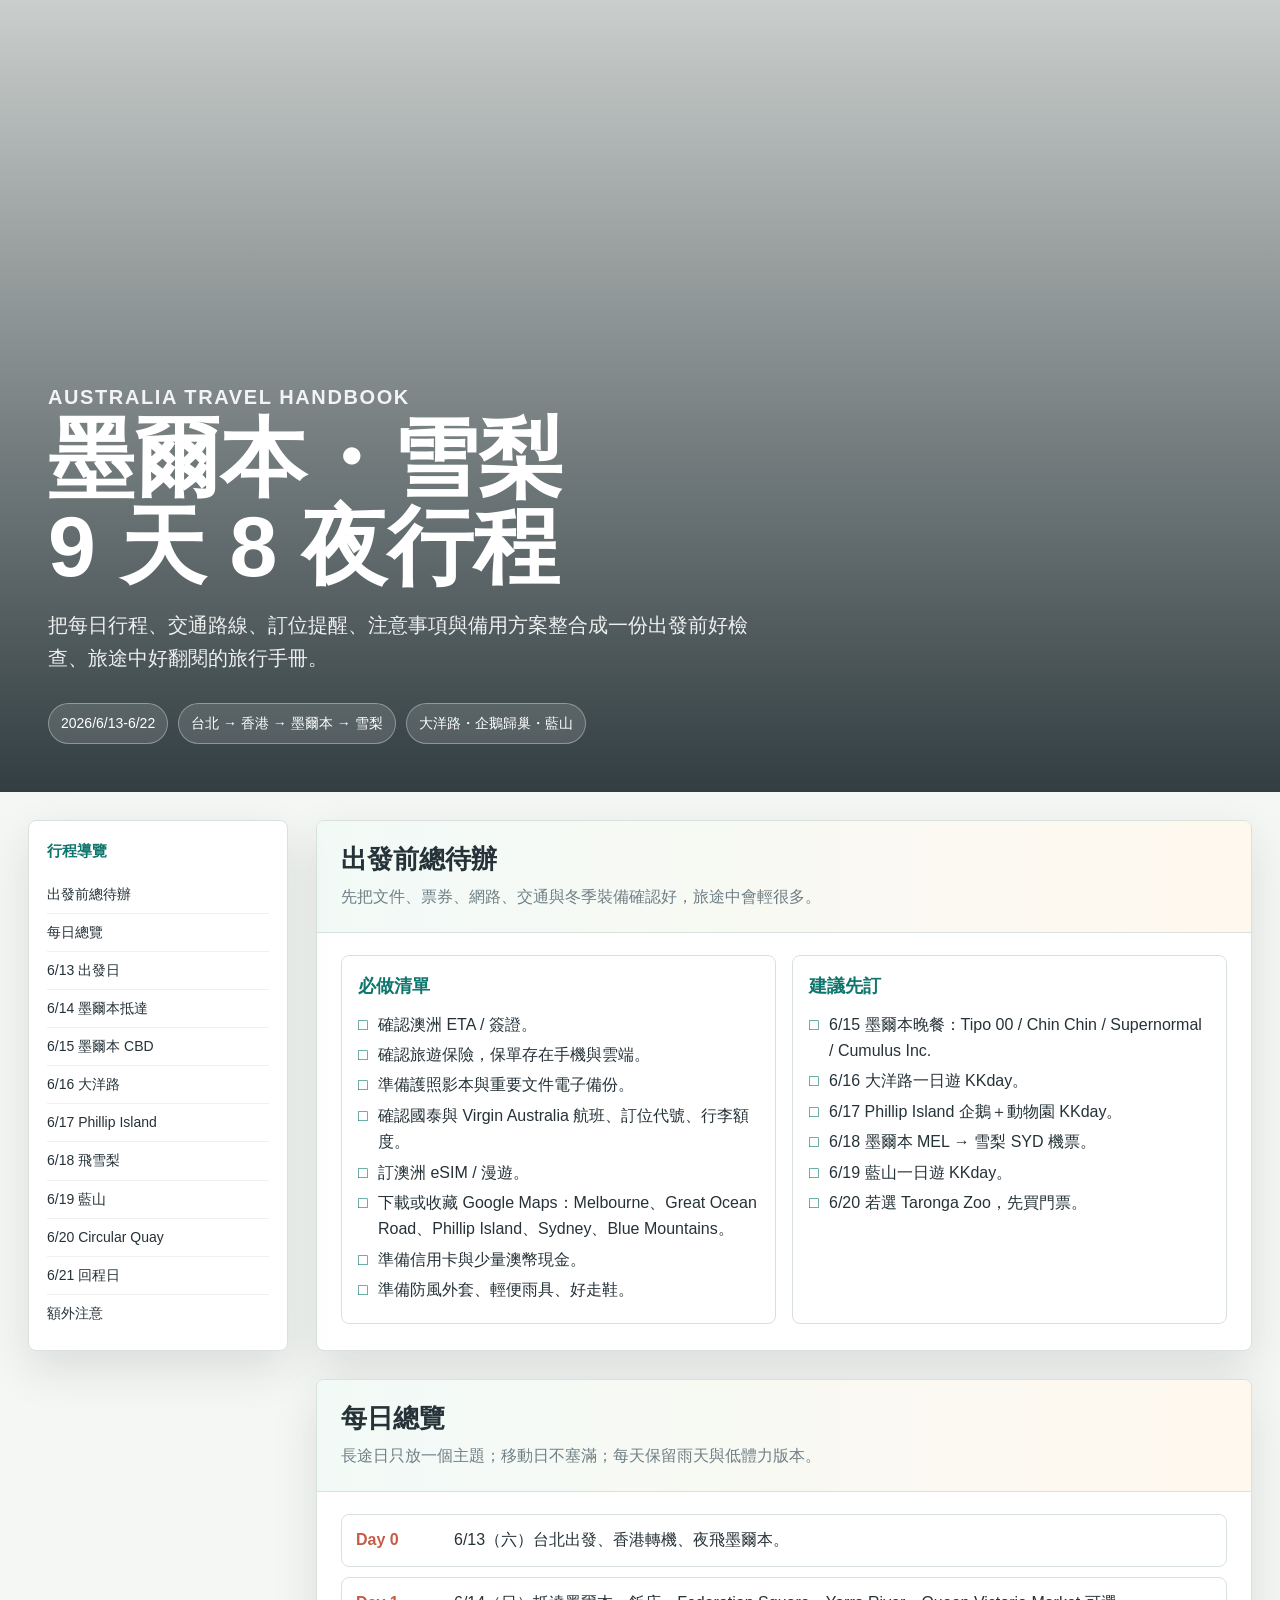
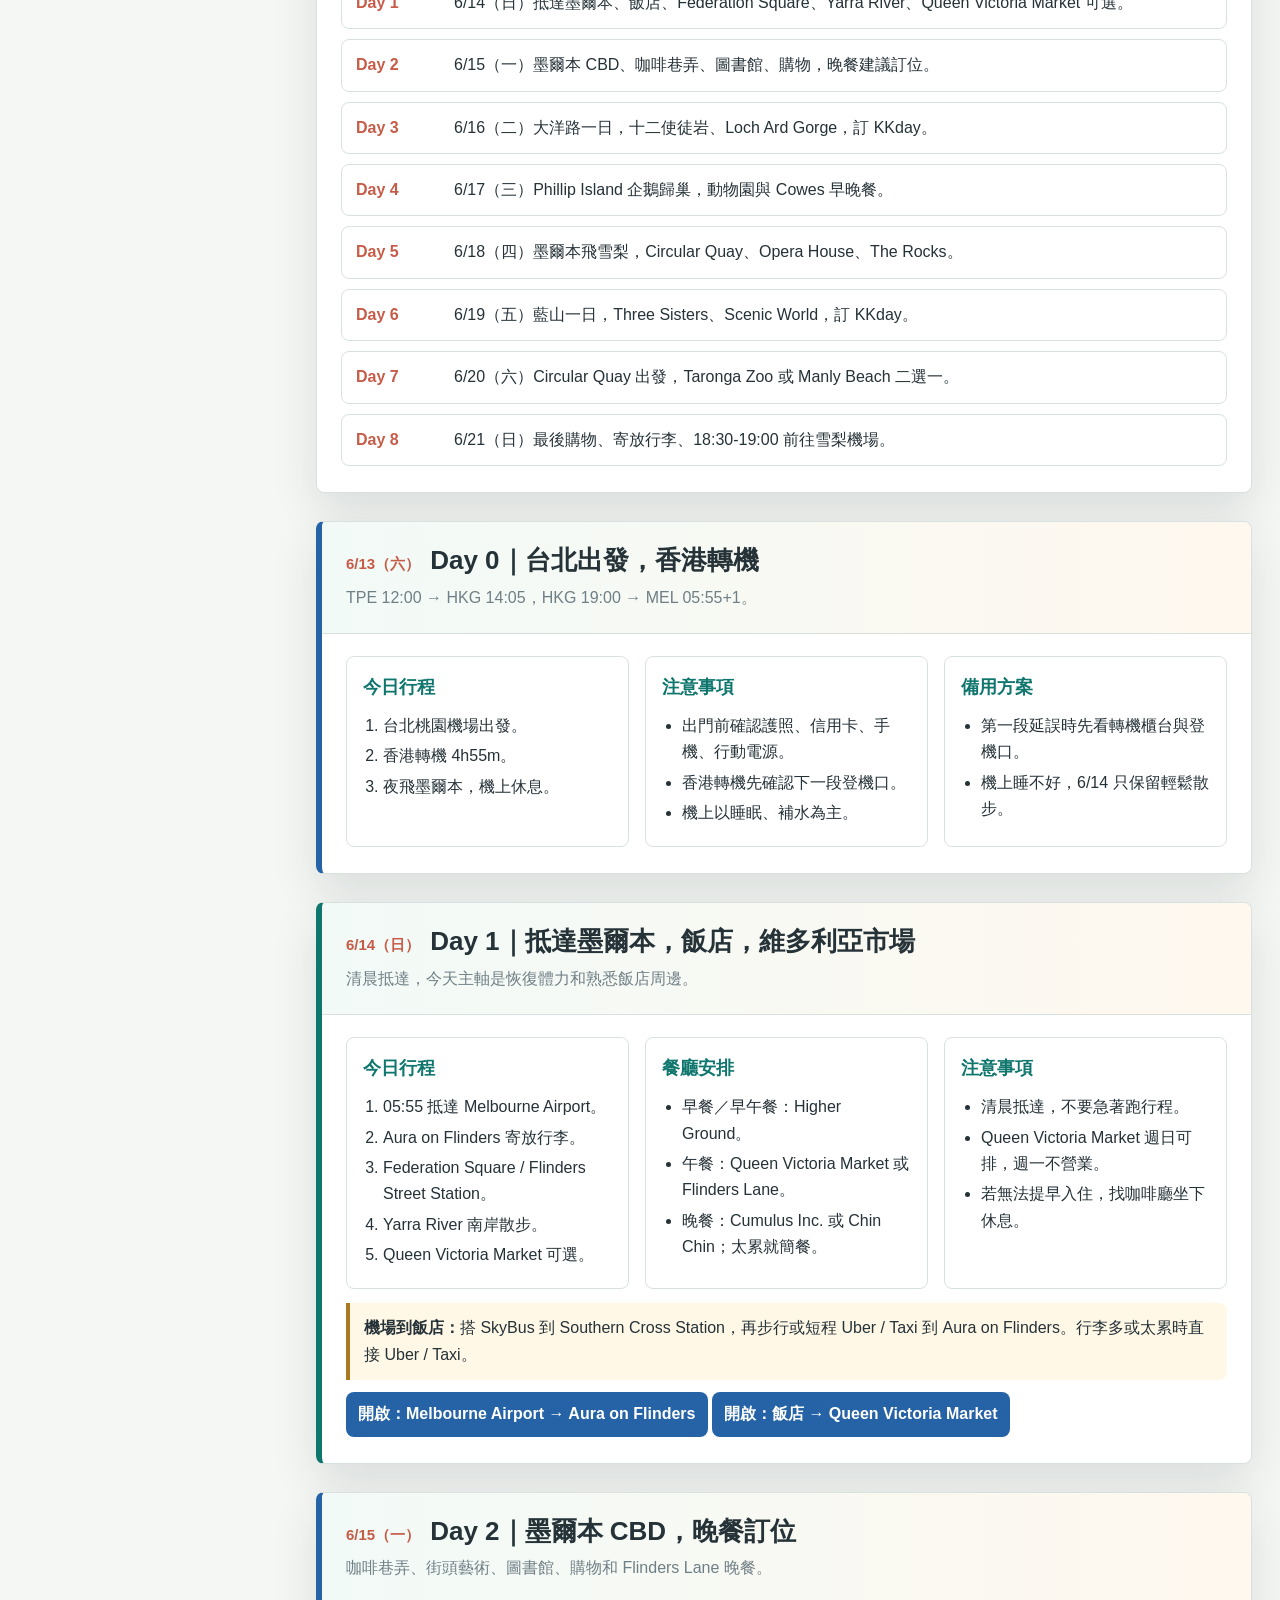
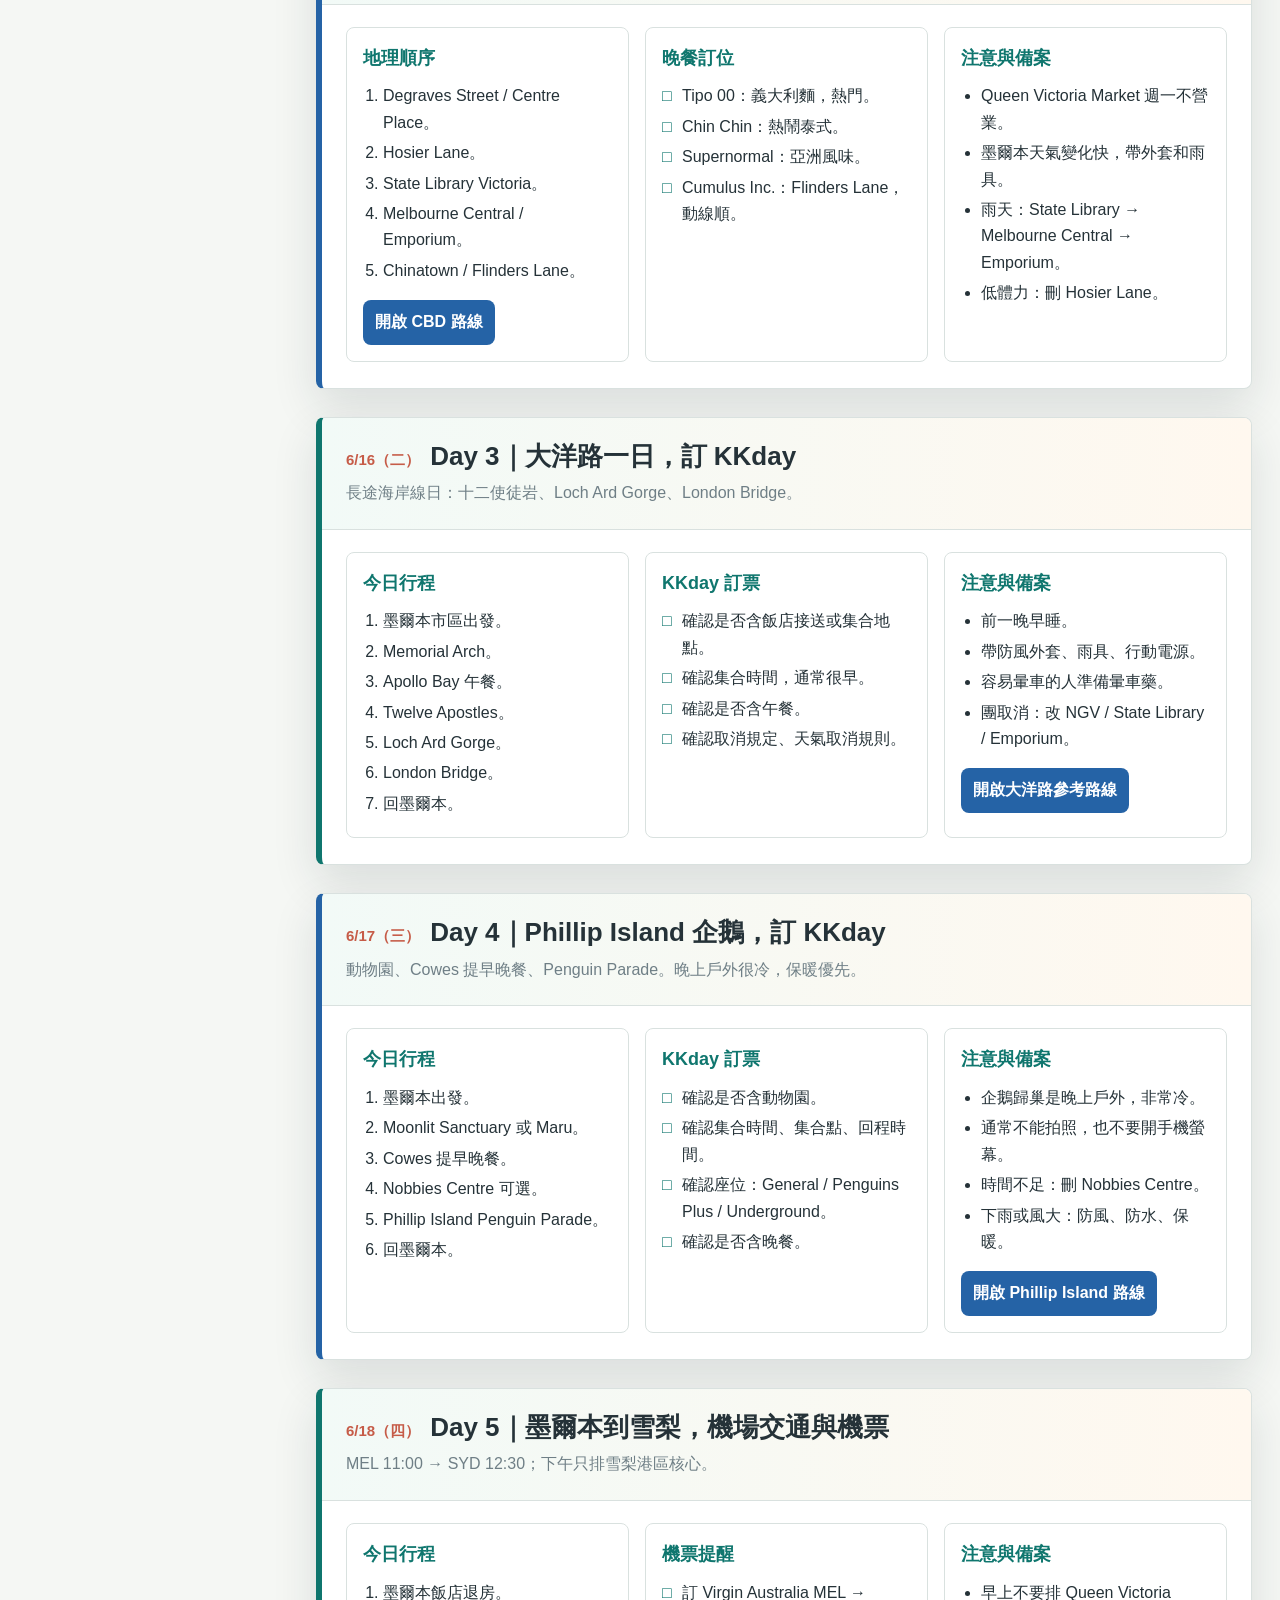
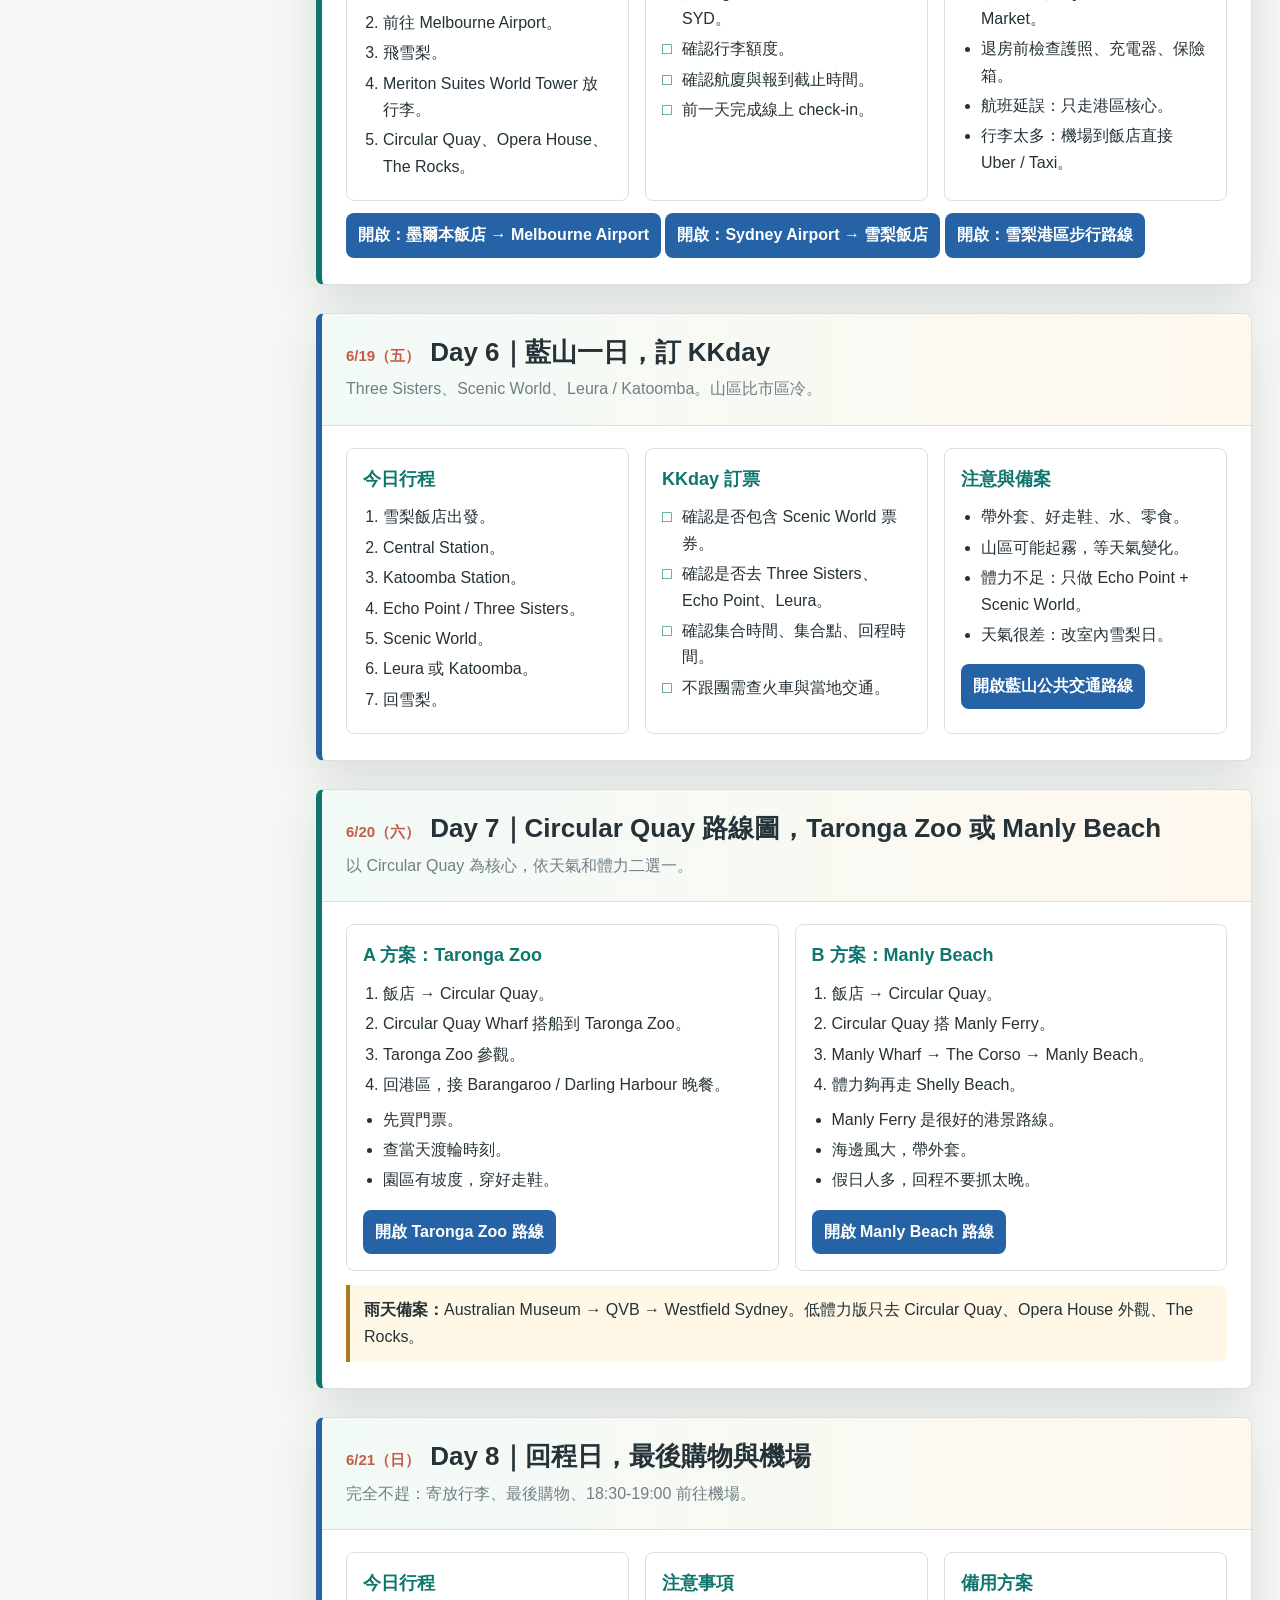
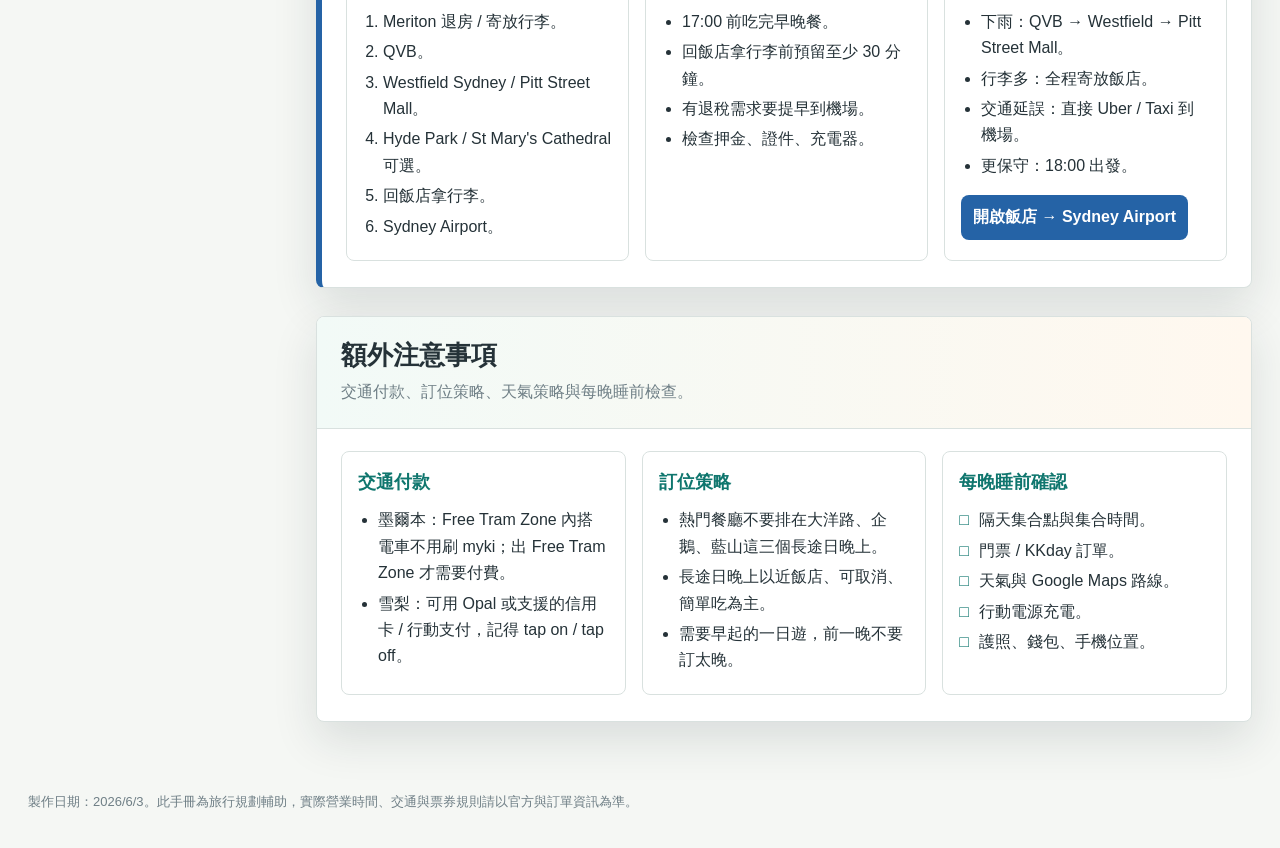
==== index.html @ c4f99f9e "101" ====
<!doctype html>
<html lang="zh-Hant">
<head>
  <meta charset="utf-8">
  <meta name="viewport" content="width=device-width, initial-scale=1">
  <title>澳洲行程｜墨爾本・雪梨 2026</title>
  <style>
    :root {
      --ink: #253238;
      --muted: #6f7f86;
      --paper: #fffdf8;
      --panel: #ffffff;
      --mist: #eef5f1;
      --line: #d9e1df;
      --teal: #0f766e;
      --blue: #2563a6;
      --coral: #c65c48;
      --gold: #a97922;
      --shadow: 0 18px 45px rgba(23, 42, 47, .12);
      --radius: 8px;
    }

    * { box-sizing: border-box; }

    html { scroll-behavior: smooth; }

    body {
      margin: 0;
      color: var(--ink);
      background: #f5f7f4;
      font-family: "Microsoft JhengHei", "PingFang TC", "Noto Sans TC", Arial, sans-serif;
      line-height: 1.65;
    }

    a { color: var(--blue); text-decoration: none; }
    a:hover { text-decoration: underline; }

    .hero {
      min-height: 88vh;
      display: grid;
      align-items: end;
      padding: 48px;
      color: white;
      background:
        linear-gradient(180deg, rgba(7, 21, 26, .18), rgba(7, 21, 26, .82)),
        url("https://images.unsplash.com/photo-1545044846-351ba102b6d5?auto=format&fit=crop&w=2200&q=80") center/cover;
    }

    .hero-inner { max-width: 980px; }

    .eyebrow {
      margin: 0 0 14px;
      color: #d6f0e9;
      font-size: 14px;
      font-weight: 700;
      letter-spacing: .08em;
      text-transform: uppercase;
    }

    h1 {
      margin: 0;
      font-size: clamp(44px, 8vw, 86px);
      line-height: 1.03;
      letter-spacing: 0;
    }

    .hero p {
      max-width: 720px;
      margin: 18px 0 0;
      font-size: 20px;
      color: rgba(255, 255, 255, .9);
    }

    .hero-meta {
      display: flex;
      flex-wrap: wrap;
      gap: 10px;
      margin-top: 28px;
    }

    .pill {
      border: 1px solid rgba(255, 255, 255, .34);
      background: rgba(255, 255, 255, .13);
      padding: 8px 12px;
      border-radius: 999px;
      backdrop-filter: blur(8px);
      font-size: 14px;
    }

    .layout {
      display: grid;
      grid-template-columns: 260px minmax(0, 1fr);
      gap: 28px;
      max-width: 1280px;
      margin: 0 auto;
      padding: 28px;
    }

    nav {
      position: sticky;
      top: 18px;
      align-self: start;
      background: var(--panel);
      border: 1px solid var(--line);
      border-radius: var(--radius);
      box-shadow: var(--shadow);
      padding: 18px;
    }

    nav h2 {
      margin: 0 0 12px;
      font-size: 15px;
      color: var(--teal);
    }

    nav a {
      display: block;
      padding: 7px 0;
      color: var(--ink);
      font-size: 14px;
      border-bottom: 1px solid #edf0ef;
    }

    nav a:last-child { border-bottom: 0; }

    main { min-width: 0; }

    section {
      margin-bottom: 28px;
      background: var(--panel);
      border: 1px solid var(--line);
      border-radius: var(--radius);
      box-shadow: var(--shadow);
      overflow: hidden;
    }

    .section-head {
      padding: 22px 24px;
      background: linear-gradient(90deg, #f2faf7, #fff8ef);
      border-bottom: 1px solid var(--line);
    }

    .section-head h2 {
      margin: 0;
      font-size: 26px;
      line-height: 1.25;
    }

    .section-head p {
      margin: 8px 0 0;
      color: var(--muted);
    }

    .content { padding: 22px 24px 26px; }

    .grid {
      display: grid;
      grid-template-columns: repeat(2, minmax(0, 1fr));
      gap: 16px;
    }

    .grid.three { grid-template-columns: repeat(3, minmax(0, 1fr)); }

    .box {
      border: 1px solid var(--line);
      border-radius: var(--radius);
      background: #fff;
      padding: 16px;
    }

    .box h3 {
      margin: 0 0 10px;
      color: var(--teal);
      font-size: 18px;
    }

    ul, ol { margin: 8px 0 0; padding-left: 1.25em; }
    li { margin: 4px 0; }

    .timeline {
      display: grid;
      gap: 10px;
    }

    .timeline-row {
      display: grid;
      grid-template-columns: 84px 1fr;
      gap: 14px;
      align-items: start;
      padding: 12px 14px;
      border: 1px solid var(--line);
      border-radius: var(--radius);
      background: #fff;
    }

    .day-tag {
      color: var(--coral);
      font-weight: 800;
      white-space: nowrap;
    }

    .day {
      border-left: 6px solid var(--teal);
    }

    .day:nth-of-type(odd) { border-left-color: var(--blue); }

    .day-title {
      display: flex;
      flex-wrap: wrap;
      gap: 10px;
      align-items: baseline;
    }

    .day-title .date {
      color: var(--coral);
      font-weight: 800;
      font-size: 15px;
    }

    .map-link {
      display: inline-flex;
      align-items: center;
      gap: 8px;
      margin-top: 12px;
      padding: 9px 12px;
      border-radius: var(--radius);
      color: white;
      background: var(--blue);
      font-weight: 700;
    }

    .map-link:hover { text-decoration: none; background: #1d4f86; }

    .note {
      border-left: 4px solid var(--gold);
      background: #fff8e7;
      padding: 12px 14px;
      border-radius: 0 var(--radius) var(--radius) 0;
      margin-top: 14px;
    }

    table {
      width: 100%;
      border-collapse: collapse;
      overflow: hidden;
      border-radius: var(--radius);
      background: white;
    }

    th, td {
      padding: 11px 12px;
      border-bottom: 1px solid var(--line);
      text-align: left;
      vertical-align: top;
    }

    th {
      color: var(--teal);
      background: #edf7f4;
      font-size: 14px;
    }

    tr:last-child td { border-bottom: 0; }

    .checklist li { list-style: none; position: relative; }
    .checklist li::before {
      content: "□";
      position: absolute;
      left: -1.25em;
      color: var(--teal);
      font-weight: 800;
    }

    .small { color: var(--muted); font-size: 14px; }

    footer {
      max-width: 1280px;
      margin: 0 auto 36px;
      padding: 0 28px;
      color: var(--muted);
      font-size: 13px;
    }

    @media (max-width: 900px) {
      .hero { min-height: 72vh; padding: 30px 22px; }
      .layout { display: block; padding: 18px; }
      nav { position: static; margin-bottom: 18px; }
      .grid, .grid.three { grid-template-columns: 1fr; }
      .timeline-row { grid-template-columns: 1fr; gap: 4px; }
      .section-head, .content { padding-left: 18px; padding-right: 18px; }
    }

    @media print {
      body { background: white; }
      .hero { min-height: auto; padding: 36px; color: var(--ink); background: white; border-bottom: 2px solid var(--line); }
      .hero p, .eyebrow { color: var(--muted); }
      .pill { color: var(--ink); border-color: var(--line); background: white; }
      .layout { display: block; padding: 0; max-width: none; }
      nav { display: none; }
      section { box-shadow: none; border-left: 0; border-right: 0; border-radius: 0; break-inside: avoid; }
      .map-link { color: var(--blue); background: transparent; padding: 0; }
    }
  </style>
</head>
<body>
  <header class="hero">
    <div class="hero-inner">
      <p class="eyebrow">Australia Travel Handbook</p>
      <h1>墨爾本・雪梨<br>9 天 8 夜行程</h1>
      <p>把每日行程、交通路線、訂位提醒、注意事項與備用方案整合成一份出發前好檢查、旅途中好翻閱的旅行手冊。</p>
      <div class="hero-meta">
        <span class="pill">2026/6/13-6/22</span>
        <span class="pill">台北 → 香港 → 墨爾本 → 雪梨</span>
        <span class="pill">大洋路・企鵝歸巢・藍山</span>
      </div>
    </div>
  </header>

  <div class="layout">
    <nav aria-label="章節導覽">
      <h2>行程導覽</h2>
      <a href="#todo">出發前總待辦</a>
      <a href="#overview">每日總覽</a>
      <a href="#day0">6/13 出發日</a>
      <a href="#day1">6/14 墨爾本抵達</a>
      <a href="#day2">6/15 墨爾本 CBD</a>
      <a href="#day3">6/16 大洋路</a>
      <a href="#day4">6/17 Phillip Island</a>
      <a href="#day5">6/18 飛雪梨</a>
      <a href="#day6">6/19 藍山</a>
      <a href="#day7">6/20 Circular Quay</a>
      <a href="#day8">6/21 回程日</a>
      <a href="#extras">額外注意</a>
    </nav>

    <main>
      <section id="todo">
        <div class="section-head">
          <h2>出發前總待辦</h2>
          <p>先把文件、票券、網路、交通與冬季裝備確認好，旅途中會輕很多。</p>
        </div>
        <div class="content grid">
          <div class="box">
            <h3>必做清單</h3>
            <ul class="checklist">
              <li>確認澳洲 ETA / 簽證。</li>
              <li>確認旅遊保險，保單存在手機與雲端。</li>
              <li>準備護照影本與重要文件電子備份。</li>
              <li>確認國泰與 Virgin Australia 航班、訂位代號、行李額度。</li>
              <li>訂澳洲 eSIM / 漫遊。</li>
              <li>下載或收藏 Google Maps：Melbourne、Great Ocean Road、Phillip Island、Sydney、Blue Mountains。</li>
              <li>準備信用卡與少量澳幣現金。</li>
              <li>準備防風外套、輕便雨具、好走鞋。</li>
            </ul>
          </div>
          <div class="box">
            <h3>建議先訂</h3>
            <ul class="checklist">
              <li>6/15 墨爾本晚餐：Tipo 00 / Chin Chin / Supernormal / Cumulus Inc.</li>
              <li>6/16 大洋路一日遊 KKday。</li>
              <li>6/17 Phillip Island 企鵝＋動物園 KKday。</li>
              <li>6/18 墨爾本 MEL → 雪梨 SYD 機票。</li>
              <li>6/19 藍山一日遊 KKday。</li>
              <li>6/20 若選 Taronga Zoo，先買門票。</li>
            </ul>
          </div>
        </div>
      </section>

      <section id="overview">
        <div class="section-head">
          <h2>每日總覽</h2>
          <p>長途日只放一個主題；移動日不塞滿；每天保留雨天與低體力版本。</p>
        </div>
        <div class="content">
          <div class="timeline">
            <div class="timeline-row"><div class="day-tag">Day 0</div><div>6/13（六）台北出發、香港轉機、夜飛墨爾本。</div></div>
            <div class="timeline-row"><div class="day-tag">Day 1</div><div>6/14（日）抵達墨爾本、飯店、Federation Square、Yarra River、Queen Victoria Market 可選。</div></div>
            <div class="timeline-row"><div class="day-tag">Day 2</div><div>6/15（一）墨爾本 CBD、咖啡巷弄、圖書館、購物，晚餐建議訂位。</div></div>
            <div class="timeline-row"><div class="day-tag">Day 3</div><div>6/16（二）大洋路一日，十二使徒岩、Loch Ard Gorge，訂 KKday。</div></div>
            <div class="timeline-row"><div class="day-tag">Day 4</div><div>6/17（三）Phillip Island 企鵝歸巢，動物園與 Cowes 早晚餐。</div></div>
            <div class="timeline-row"><div class="day-tag">Day 5</div><div>6/18（四）墨爾本飛雪梨，Circular Quay、Opera House、The Rocks。</div></div>
            <div class="timeline-row"><div class="day-tag">Day 6</div><div>6/19（五）藍山一日，Three Sisters、Scenic World，訂 KKday。</div></div>
            <div class="timeline-row"><div class="day-tag">Day 7</div><div>6/20（六）Circular Quay 出發，Taronga Zoo 或 Manly Beach 二選一。</div></div>
            <div class="timeline-row"><div class="day-tag">Day 8</div><div>6/21（日）最後購物、寄放行李、18:30-19:00 前往雪梨機場。</div></div>
          </div>
        </div>
      </section>

      <section class="day" id="day0">
        <div class="section-head">
          <div class="day-title"><span class="date">6/13（六）</span><h2>Day 0｜台北出發，香港轉機</h2></div>
          <p>TPE 12:00 → HKG 14:05，HKG 19:00 → MEL 05:55+1。</p>
        </div>
        <div class="content grid three">
          <div class="box"><h3>今日行程</h3><ol><li>台北桃園機場出發。</li><li>香港轉機 4h55m。</li><li>夜飛墨爾本，機上休息。</li></ol></div>
          <div class="box"><h3>注意事項</h3><ul><li>出門前確認護照、信用卡、手機、行動電源。</li><li>香港轉機先確認下一段登機口。</li><li>機上以睡眠、補水為主。</li></ul></div>
          <div class="box"><h3>備用方案</h3><ul><li>第一段延誤時先看轉機櫃台與登機口。</li><li>機上睡不好，6/14 只保留輕鬆散步。</li></ul></div>
        </div>
      </section>

      <section class="day" id="day1">
        <div class="section-head">
          <div class="day-title"><span class="date">6/14（日）</span><h2>Day 1｜抵達墨爾本，飯店，維多利亞市場</h2></div>
          <p>清晨抵達，今天主軸是恢復體力和熟悉飯店周邊。</p>
        </div>
        <div class="content">
          <div class="grid three">
            <div class="box"><h3>今日行程</h3><ol><li>05:55 抵達 Melbourne Airport。</li><li>Aura on Flinders 寄放行李。</li><li>Federation Square / Flinders Street Station。</li><li>Yarra River 南岸散步。</li><li>Queen Victoria Market 可選。</li></ol></div>
            <div class="box"><h3>餐廳安排</h3><ul><li>早餐／早午餐：Higher Ground。</li><li>午餐：Queen Victoria Market 或 Flinders Lane。</li><li>晚餐：Cumulus Inc. 或 Chin Chin；太累就簡餐。</li></ul></div>
            <div class="box"><h3>注意事項</h3><ul><li>清晨抵達，不要急著跑行程。</li><li>Queen Victoria Market 週日可排，週一不營業。</li><li>若無法提早入住，找咖啡廳坐下休息。</li></ul></div>
          </div>
          <div class="note"><strong>機場到飯店：</strong>搭 SkyBus 到 Southern Cross Station，再步行或短程 Uber / Taxi 到 Aura on Flinders。行李多或太累時直接 Uber / Taxi。</div>
          <a class="map-link" href="https://www.google.com/maps/dir/?api=1&origin=Melbourne+Airport&destination=Aura+on+Flinders+Serviced+Apartments+Melbourne&travelmode=transit" target="_blank" rel="noreferrer">開啟：Melbourne Airport → Aura on Flinders</a>
          <a class="map-link" href="https://www.google.com/maps/dir/?api=1&origin=Aura+on+Flinders+Serviced+Apartments+Melbourne&destination=Queen+Victoria+Market&travelmode=walking" target="_blank" rel="noreferrer">開啟：飯店 → Queen Victoria Market</a>
        </div>
      </section>

      <section class="day" id="day2">
        <div class="section-head">
          <div class="day-title"><span class="date">6/15（一）</span><h2>Day 2｜墨爾本 CBD，晚餐訂位</h2></div>
          <p>咖啡巷弄、街頭藝術、圖書館、購物和 Flinders Lane 晚餐。</p>
        </div>
        <div class="content grid three">
          <div class="box"><h3>地理順序</h3><ol><li>Degraves Street / Centre Place。</li><li>Hosier Lane。</li><li>State Library Victoria。</li><li>Melbourne Central / Emporium。</li><li>Chinatown / Flinders Lane。</li></ol><a class="map-link" href="https://www.google.com/maps/dir/?api=1&origin=Aura+on+Flinders+Serviced+Apartments+Melbourne&destination=Aura+on+Flinders+Serviced+Apartments+Melbourne&waypoints=Degraves+Street+Melbourne%7CHosier+Lane+Melbourne%7CState+Library+Victoria%7CMelbourne+Central%7CEmporium+Melbourne%7CChinatown+Melbourne&travelmode=walking" target="_blank" rel="noreferrer">開啟 CBD 路線</a></div>
          <div class="box"><h3>晚餐訂位</h3><ul class="checklist"><li>Tipo 00：義大利麵，熱門。</li><li>Chin Chin：熱鬧泰式。</li><li>Supernormal：亞洲風味。</li><li>Cumulus Inc.：Flinders Lane，動線順。</li></ul></div>
          <div class="box"><h3>注意與備案</h3><ul><li>Queen Victoria Market 週一不營業。</li><li>墨爾本天氣變化快，帶外套和雨具。</li><li>雨天：State Library → Melbourne Central → Emporium。</li><li>低體力：刪 Hosier Lane。</li></ul></div>
        </div>
      </section>

      <section class="day" id="day3">
        <div class="section-head">
          <div class="day-title"><span class="date">6/16（二）</span><h2>Day 3｜大洋路一日，訂 KKday</h2></div>
          <p>長途海岸線日：十二使徒岩、Loch Ard Gorge、London Bridge。</p>
        </div>
        <div class="content grid three">
          <div class="box"><h3>今日行程</h3><ol><li>墨爾本市區出發。</li><li>Memorial Arch。</li><li>Apollo Bay 午餐。</li><li>Twelve Apostles。</li><li>Loch Ard Gorge。</li><li>London Bridge。</li><li>回墨爾本。</li></ol></div>
          <div class="box"><h3>KKday 訂票</h3><ul class="checklist"><li>確認是否含飯店接送或集合地點。</li><li>確認集合時間，通常很早。</li><li>確認是否含午餐。</li><li>確認取消規定、天氣取消規則。</li></ul></div>
          <div class="box"><h3>注意與備案</h3><ul><li>前一晚早睡。</li><li>帶防風外套、雨具、行動電源。</li><li>容易暈車的人準備暈車藥。</li><li>團取消：改 NGV / State Library / Emporium。</li></ul><a class="map-link" href="https://www.google.com/maps/dir/?api=1&origin=Aura+on+Flinders+Serviced+Apartments+Melbourne&destination=Aura+on+Flinders+Serviced+Apartments+Melbourne&waypoints=Memorial+Arch+at+Eastern+View%7CApollo+Bay%7CTwelve+Apostles%7CLoch+Ard+Gorge%7CLondon+Bridge+Great+Ocean+Road&travelmode=driving" target="_blank" rel="noreferrer">開啟大洋路參考路線</a></div>
        </div>
      </section>

      <section class="day" id="day4">
        <div class="section-head">
          <div class="day-title"><span class="date">6/17（三）</span><h2>Day 4｜Phillip Island 企鵝，訂 KKday</h2></div>
          <p>動物園、Cowes 提早晚餐、Penguin Parade。晚上戶外很冷，保暖優先。</p>
        </div>
        <div class="content grid three">
          <div class="box"><h3>今日行程</h3><ol><li>墨爾本出發。</li><li>Moonlit Sanctuary 或 Maru。</li><li>Cowes 提早晚餐。</li><li>Nobbies Centre 可選。</li><li>Phillip Island Penguin Parade。</li><li>回墨爾本。</li></ol></div>
          <div class="box"><h3>KKday 訂票</h3><ul class="checklist"><li>確認是否含動物園。</li><li>確認集合時間、集合點、回程時間。</li><li>確認座位：General / Penguins Plus / Underground。</li><li>確認是否含晚餐。</li></ul></div>
          <div class="box"><h3>注意與備案</h3><ul><li>企鵝歸巢是晚上戶外，非常冷。</li><li>通常不能拍照，也不要開手機螢幕。</li><li>時間不足：刪 Nobbies Centre。</li><li>下雨或風大：防風、防水、保暖。</li></ul><a class="map-link" href="https://www.google.com/maps/dir/?api=1&origin=Aura+on+Flinders+Serviced+Apartments+Melbourne&destination=Aura+on+Flinders+Serviced+Apartments+Melbourne&waypoints=Moonlit+Sanctuary+Wildlife+Conservation+Park%7CCowes+Phillip+Island%7CNobbies+Centre%7CPhillip+Island+Penguin+Parade&travelmode=driving" target="_blank" rel="noreferrer">開啟 Phillip Island 路線</a></div>
        </div>
      </section>

      <section class="day" id="day5">
        <div class="section-head">
          <div class="day-title"><span class="date">6/18（四）</span><h2>Day 5｜墨爾本到雪梨，機場交通與機票</h2></div>
          <p>MEL 11:00 → SYD 12:30；下午只排雪梨港區核心。</p>
        </div>
        <div class="content">
          <div class="grid three">
            <div class="box"><h3>今日行程</h3><ol><li>墨爾本飯店退房。</li><li>前往 Melbourne Airport。</li><li>飛雪梨。</li><li>Meriton Suites World Tower 放行李。</li><li>Circular Quay、Opera House、The Rocks。</li></ol></div>
            <div class="box"><h3>機票提醒</h3><ul class="checklist"><li>訂 Virgin Australia MEL → SYD。</li><li>確認行李額度。</li><li>確認航廈與報到截止時間。</li><li>前一天完成線上 check-in。</li></ul></div>
            <div class="box"><h3>注意與備案</h3><ul><li>早上不要排 Queen Victoria Market。</li><li>退房前檢查護照、充電器、保險箱。</li><li>航班延誤：只走港區核心。</li><li>行李太多：機場到飯店直接 Uber / Taxi。</li></ul></div>
          </div>
          <a class="map-link" href="https://www.google.com/maps/dir/?api=1&origin=Aura+on+Flinders+Serviced+Apartments+Melbourne&destination=Melbourne+Airport&travelmode=transit" target="_blank" rel="noreferrer">開啟：墨爾本飯店 → Melbourne Airport</a>
          <a class="map-link" href="https://www.google.com/maps/dir/?api=1&origin=Sydney+Airport&destination=Meriton+Suites+World+Tower+Sydney&travelmode=transit" target="_blank" rel="noreferrer">開啟：Sydney Airport → 雪梨飯店</a>
          <a class="map-link" href="https://www.google.com/maps/dir/?api=1&origin=Meriton+Suites+World+Tower+Sydney&destination=Meriton+Suites+World+Tower+Sydney&waypoints=Circular+Quay%7CSydney+Opera+House%7CRoyal+Botanic+Garden+Sydney%7CThe+Rocks+Sydney&travelmode=walking" target="_blank" rel="noreferrer">開啟：雪梨港區步行路線</a>
        </div>
      </section>

      <section class="day" id="day6">
        <div class="section-head">
          <div class="day-title"><span class="date">6/19（五）</span><h2>Day 6｜藍山一日，訂 KKday</h2></div>
          <p>Three Sisters、Scenic World、Leura / Katoomba。山區比市區冷。</p>
        </div>
        <div class="content grid three">
          <div class="box"><h3>今日行程</h3><ol><li>雪梨飯店出發。</li><li>Central Station。</li><li>Katoomba Station。</li><li>Echo Point / Three Sisters。</li><li>Scenic World。</li><li>Leura 或 Katoomba。</li><li>回雪梨。</li></ol></div>
          <div class="box"><h3>KKday 訂票</h3><ul class="checklist"><li>確認是否包含 Scenic World 票券。</li><li>確認是否去 Three Sisters、Echo Point、Leura。</li><li>確認集合時間、集合點、回程時間。</li><li>不跟團需查火車與當地交通。</li></ul></div>
          <div class="box"><h3>注意與備案</h3><ul><li>帶外套、好走鞋、水、零食。</li><li>山區可能起霧，等天氣變化。</li><li>體力不足：只做 Echo Point + Scenic World。</li><li>天氣很差：改室內雪梨日。</li></ul><a class="map-link" href="https://www.google.com/maps/dir/?api=1&origin=Meriton+Suites+World+Tower+Sydney&destination=Meriton+Suites+World+Tower+Sydney&waypoints=Central+Station+Sydney%7CKatoomba+Station%7CEcho+Point+Lookout%7CScenic+World+Blue+Mountains%7CLeura+NSW&travelmode=transit" target="_blank" rel="noreferrer">開啟藍山公共交通路線</a></div>
        </div>
      </section>

      <section class="day" id="day7">
        <div class="section-head">
          <div class="day-title"><span class="date">6/20（六）</span><h2>Day 7｜Circular Quay 路線圖，Taronga Zoo 或 Manly Beach</h2></div>
          <p>以 Circular Quay 為核心，依天氣和體力二選一。</p>
        </div>
        <div class="content">
          <div class="grid">
            <div class="box">
              <h3>A 方案：Taronga Zoo</h3>
              <ol><li>飯店 → Circular Quay。</li><li>Circular Quay Wharf 搭船到 Taronga Zoo。</li><li>Taronga Zoo 參觀。</li><li>回港區，接 Barangaroo / Darling Harbour 晚餐。</li></ol>
              <ul><li>先買門票。</li><li>查當天渡輪時刻。</li><li>園區有坡度，穿好走鞋。</li></ul>
              <a class="map-link" href="https://www.google.com/maps/dir/?api=1&origin=Meriton+Suites+World+Tower+Sydney&destination=Meriton+Suites+World+Tower+Sydney&waypoints=Circular+Quay+Wharf%7CTaronga+Zoo+Sydney%7CBarangaroo+Sydney%7CDarling+Harbour&travelmode=transit" target="_blank" rel="noreferrer">開啟 Taronga Zoo 路線</a>
            </div>
            <div class="box">
              <h3>B 方案：Manly Beach</h3>
              <ol><li>飯店 → Circular Quay。</li><li>Circular Quay 搭 Manly Ferry。</li><li>Manly Wharf → The Corso → Manly Beach。</li><li>體力夠再走 Shelly Beach。</li></ol>
              <ul><li>Manly Ferry 是很好的港景路線。</li><li>海邊風大，帶外套。</li><li>假日人多，回程不要抓太晚。</li></ul>
              <a class="map-link" href="https://www.google.com/maps/dir/?api=1&origin=Meriton+Suites+World+Tower+Sydney&destination=Meriton+Suites+World+Tower+Sydney&waypoints=Circular+Quay+Wharf%7CManly+Wharf%7CThe+Corso+Manly%7CManly+Beach%7CShelly+Beach+Manly&travelmode=transit" target="_blank" rel="noreferrer">開啟 Manly Beach 路線</a>
            </div>
          </div>
          <div class="note"><strong>雨天備案：</strong>Australian Museum → QVB → Westfield Sydney。低體力版只去 Circular Quay、Opera House 外觀、The Rocks。</div>
        </div>
      </section>

      <section class="day" id="day8">
        <div class="section-head">
          <div class="day-title"><span class="date">6/21（日）</span><h2>Day 8｜回程日，最後購物與機場</h2></div>
          <p>完全不趕：寄放行李、最後購物、18:30-19:00 前往機場。</p>
        </div>
        <div class="content grid three">
          <div class="box"><h3>今日行程</h3><ol><li>Meriton 退房 / 寄放行李。</li><li>QVB。</li><li>Westfield Sydney / Pitt Street Mall。</li><li>Hyde Park / St Mary's Cathedral 可選。</li><li>回飯店拿行李。</li><li>Sydney Airport。</li></ol></div>
          <div class="box"><h3>注意事項</h3><ul><li>17:00 前吃完早晚餐。</li><li>回飯店拿行李前預留至少 30 分鐘。</li><li>有退稅需求要提早到機場。</li><li>檢查押金、證件、充電器。</li></ul></div>
          <div class="box"><h3>備用方案</h3><ul><li>下雨：QVB → Westfield → Pitt Street Mall。</li><li>行李多：全程寄放飯店。</li><li>交通延誤：直接 Uber / Taxi 到機場。</li><li>更保守：18:00 出發。</li></ul><a class="map-link" href="https://www.google.com/maps/dir/?api=1&origin=Meriton+Suites+World+Tower+Sydney&destination=Sydney+Airport&travelmode=transit" target="_blank" rel="noreferrer">開啟飯店 → Sydney Airport</a></div>
        </div>
      </section>

      <section id="extras">
        <div class="section-head">
          <h2>額外注意事項</h2>
          <p>交通付款、訂位策略、天氣策略與每晚睡前檢查。</p>
        </div>
        <div class="content grid three">
          <div class="box">
            <h3>交通付款</h3>
            <ul><li>墨爾本：Free Tram Zone 內搭電車不用刷 myki；出 Free Tram Zone 才需要付費。</li><li>雪梨：可用 Opal 或支援的信用卡 / 行動支付，記得 tap on / tap off。</li></ul>
          </div>
          <div class="box">
            <h3>訂位策略</h3>
            <ul><li>熱門餐廳不要排在大洋路、企鵝、藍山這三個長途日晚上。</li><li>長途日晚上以近飯店、可取消、簡單吃為主。</li><li>需要早起的一日遊，前一晚不要訂太晚。</li></ul>
          </div>
          <div class="box">
            <h3>每晚睡前確認</h3>
            <ul class="checklist"><li>隔天集合點與集合時間。</li><li>門票 / KKday 訂單。</li><li>天氣與 Google Maps 路線。</li><li>行動電源充電。</li><li>護照、錢包、手機位置。</li></ul>
          </div>
        </div>
      </section>
    </main>
  </div>

  <footer>
    <p>製作日期：2026/6/3。此手冊為旅行規劃輔助，實際營業時間、交通與票券規則請以官方與訂單資訊為準。</p>
  </footer>
</body>
</html>
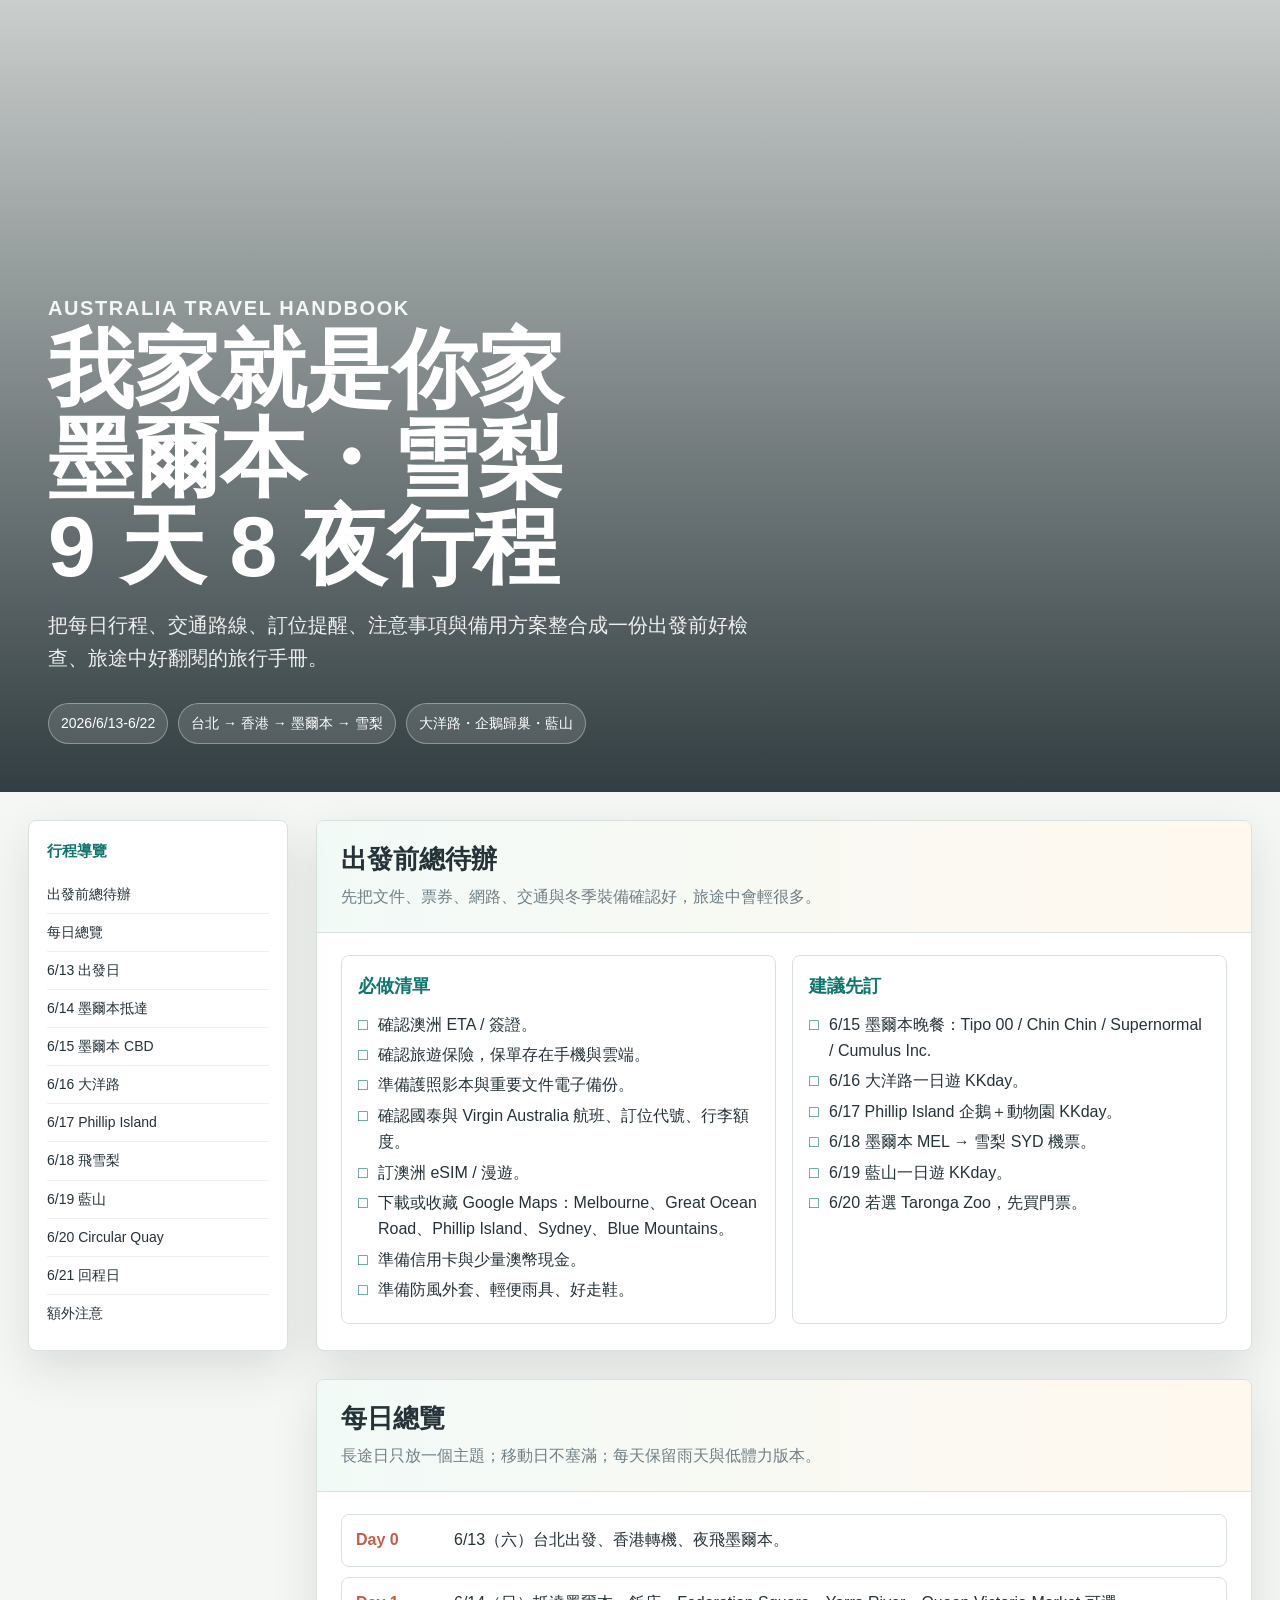
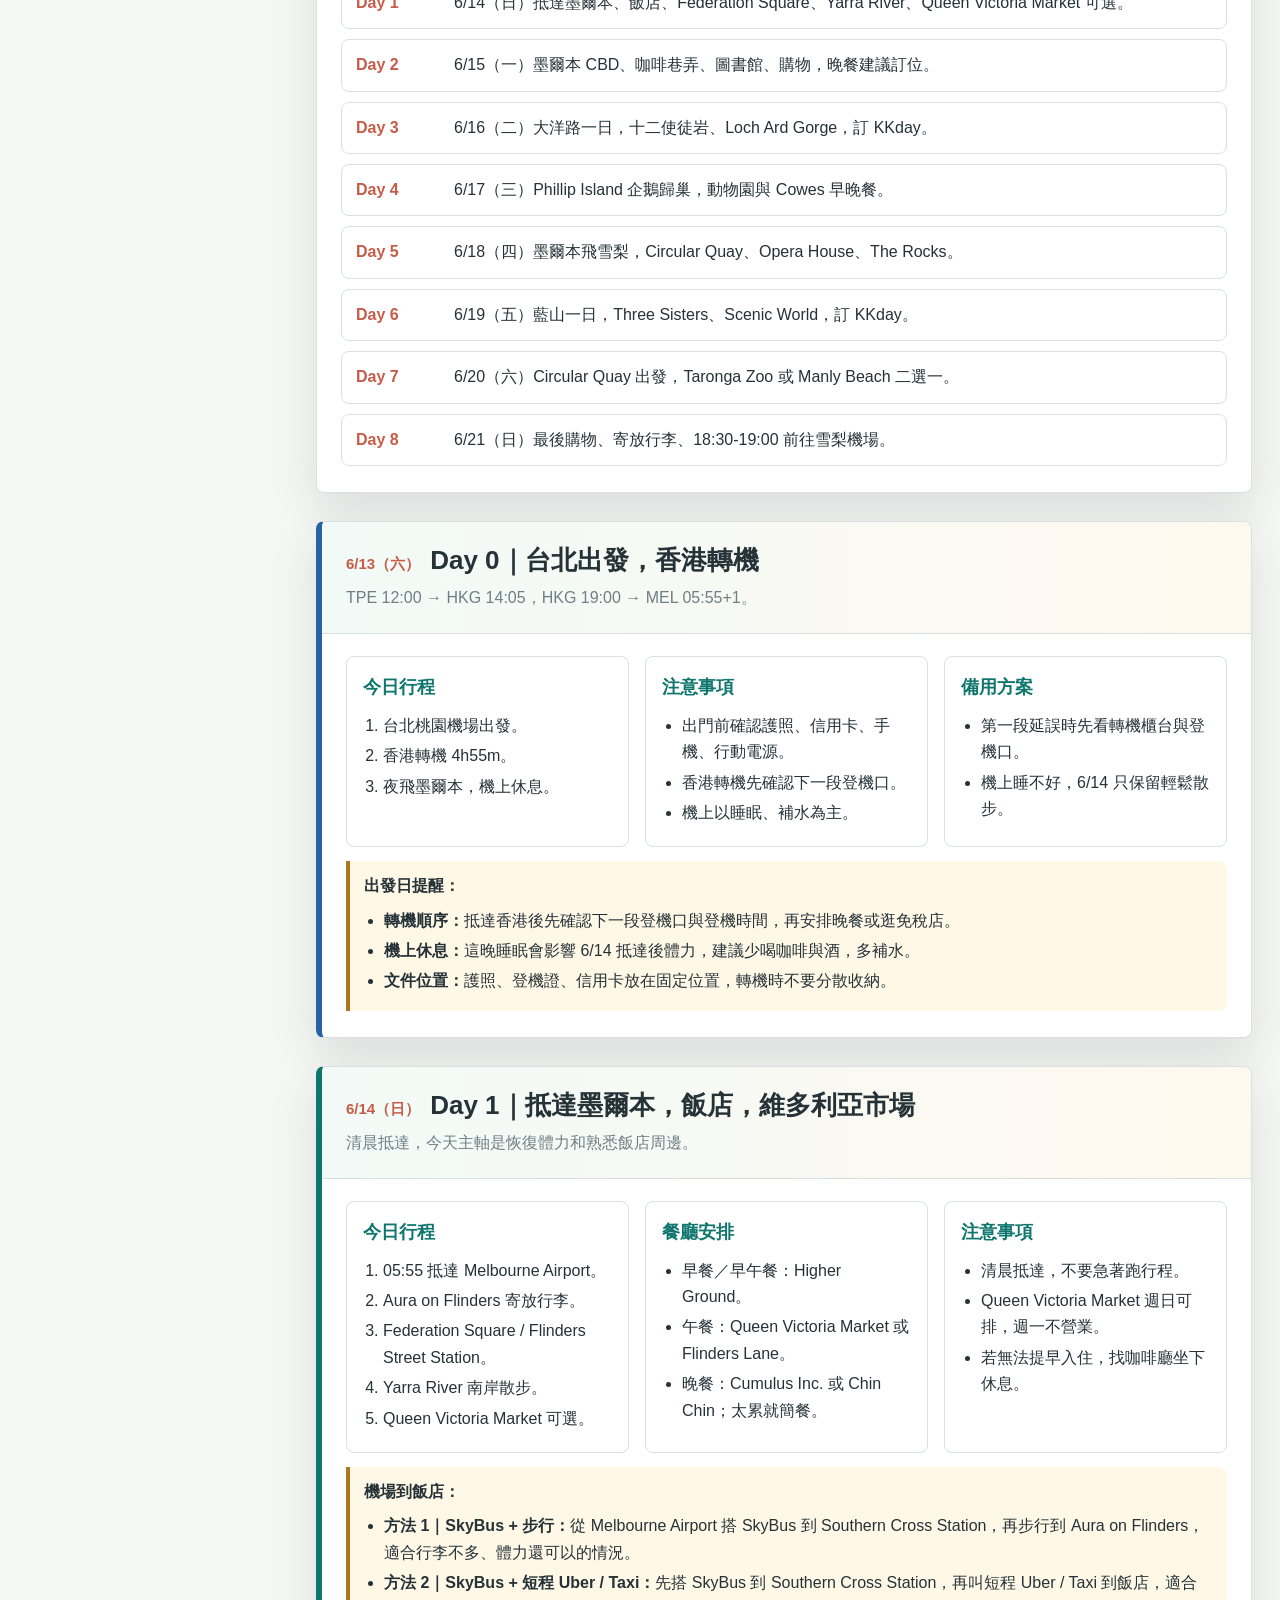
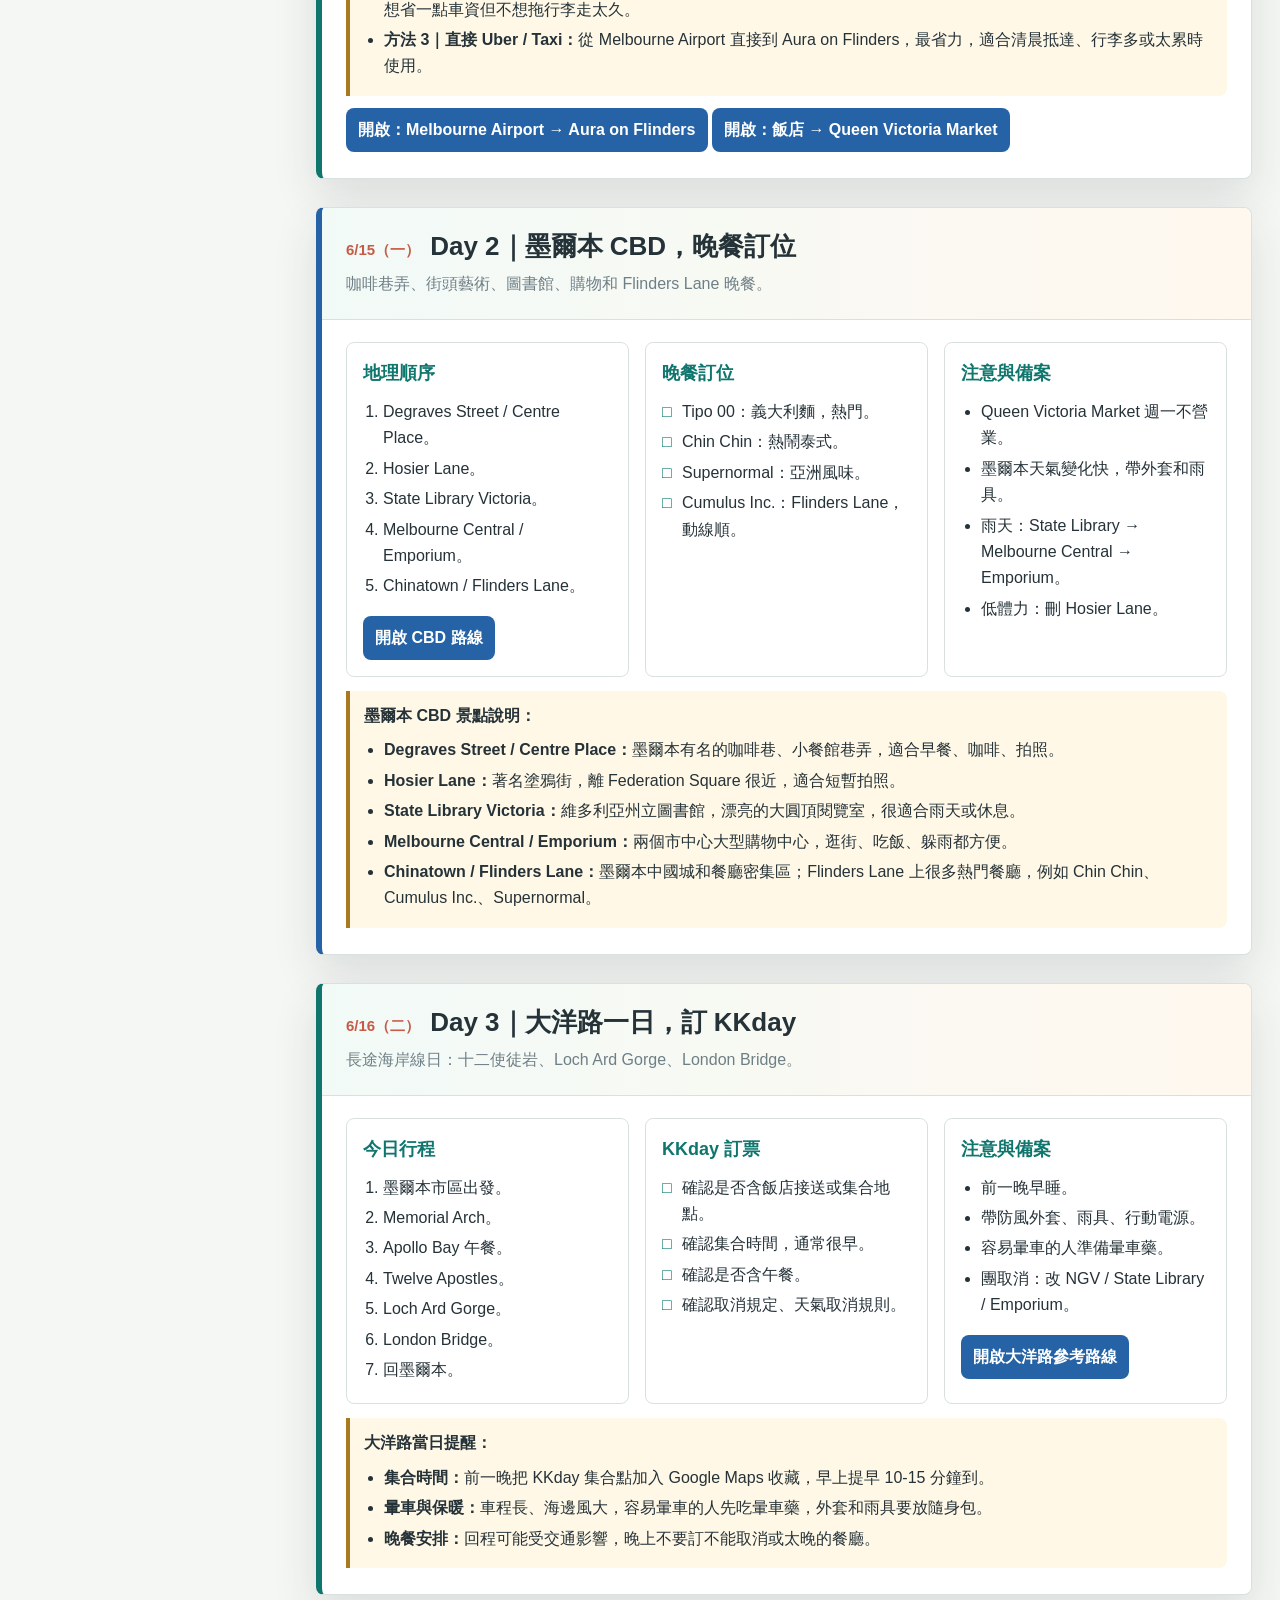
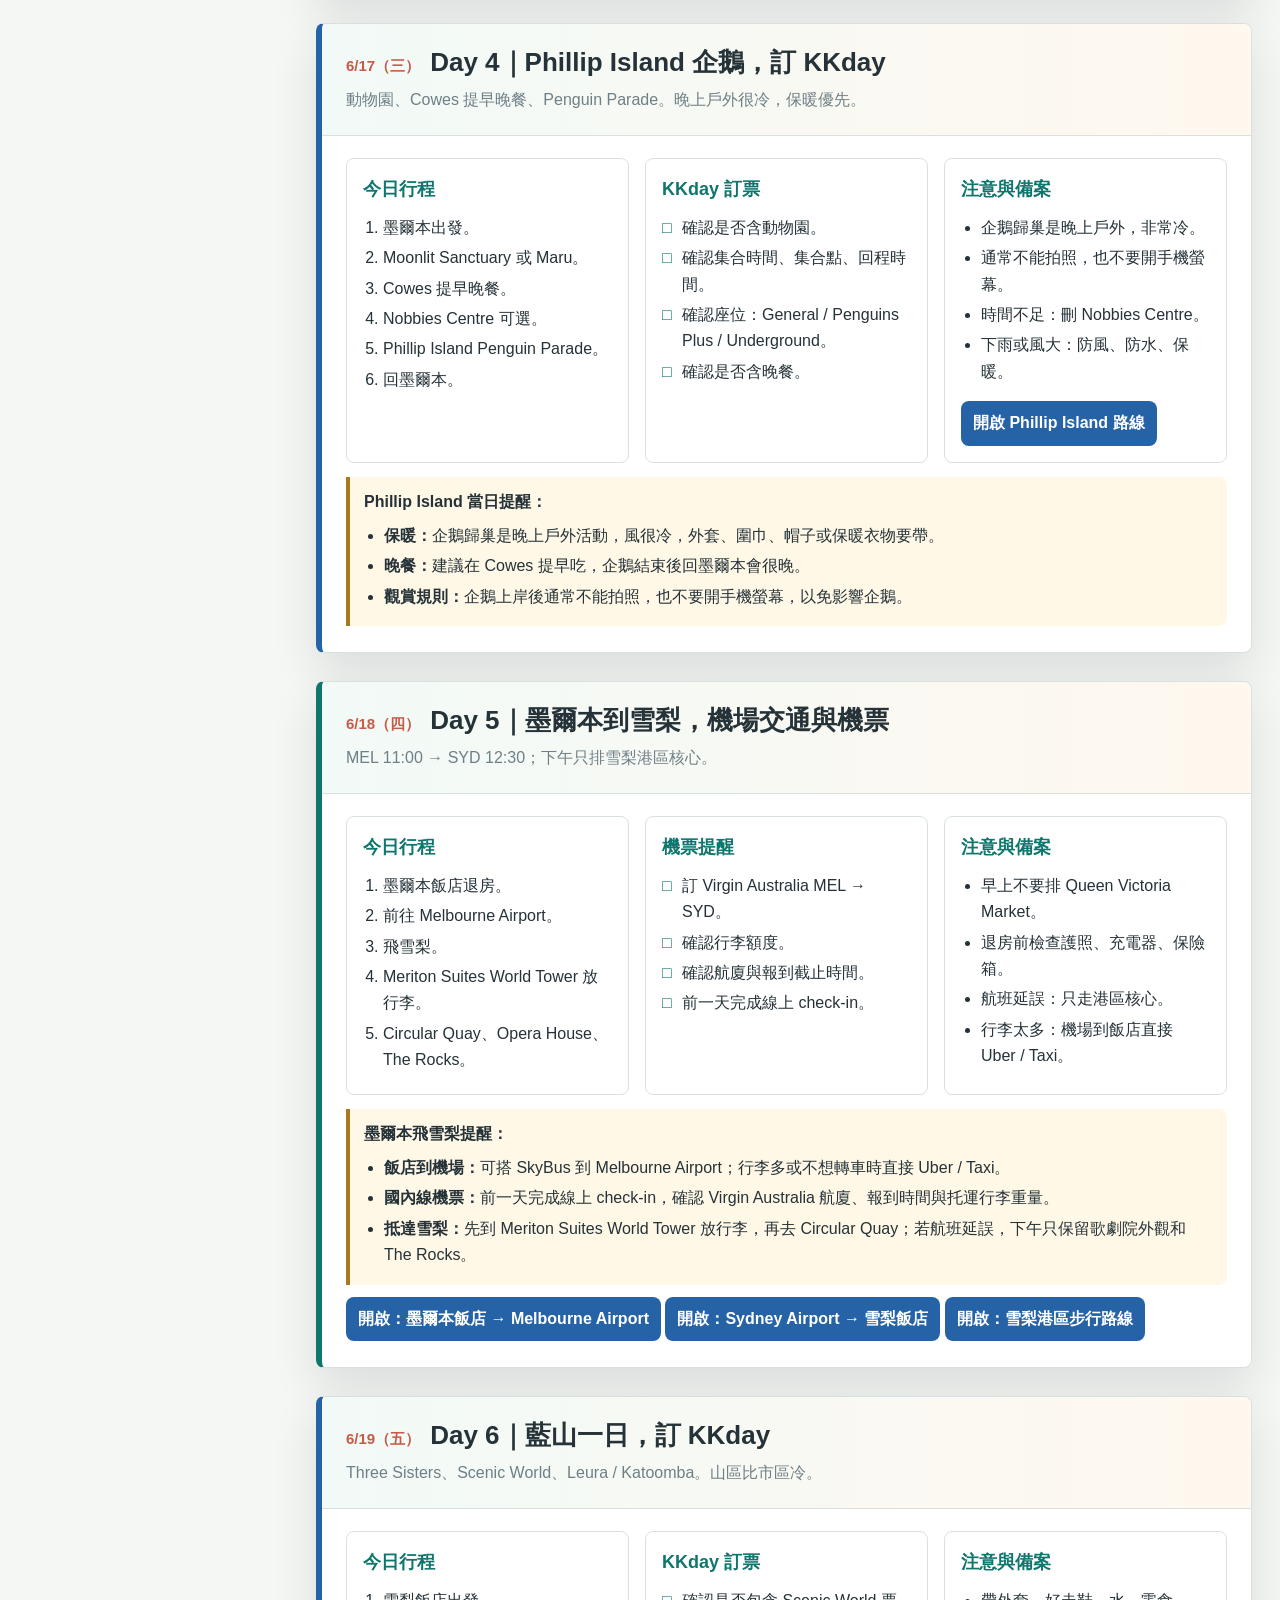
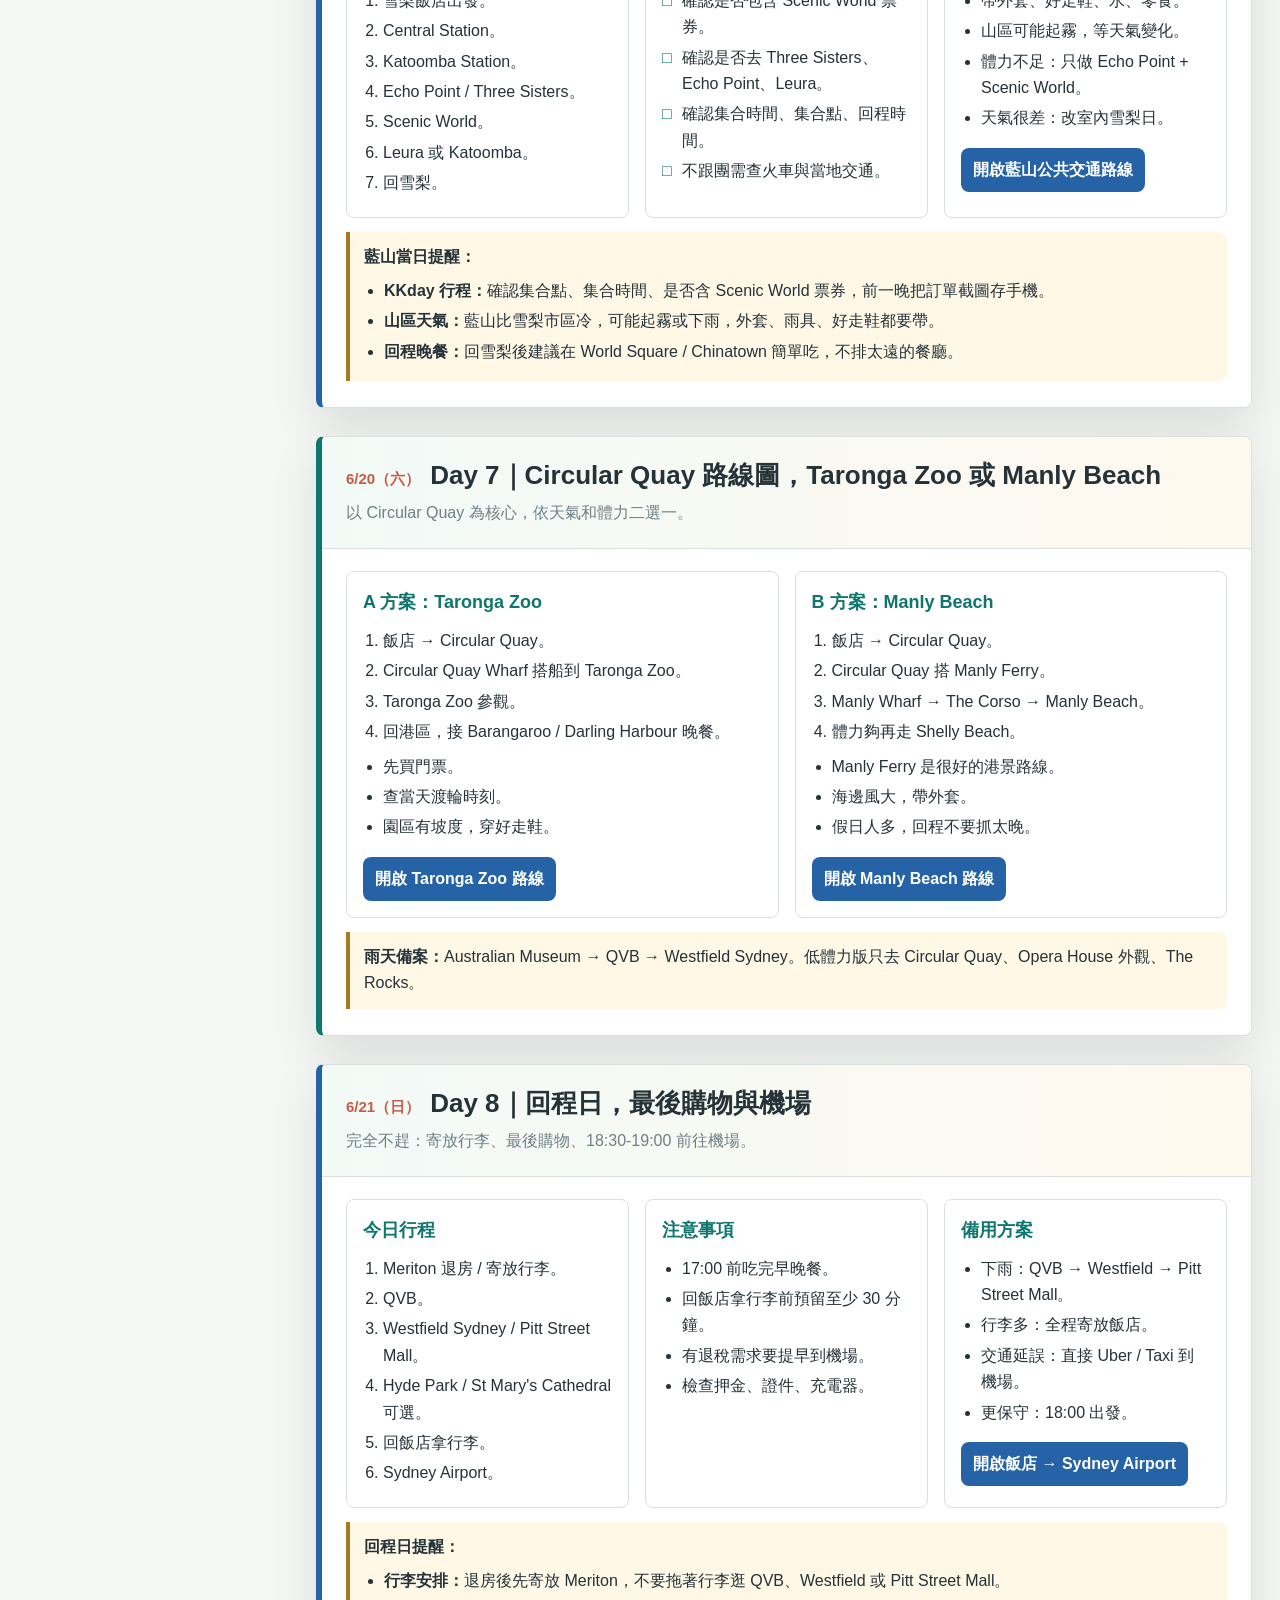
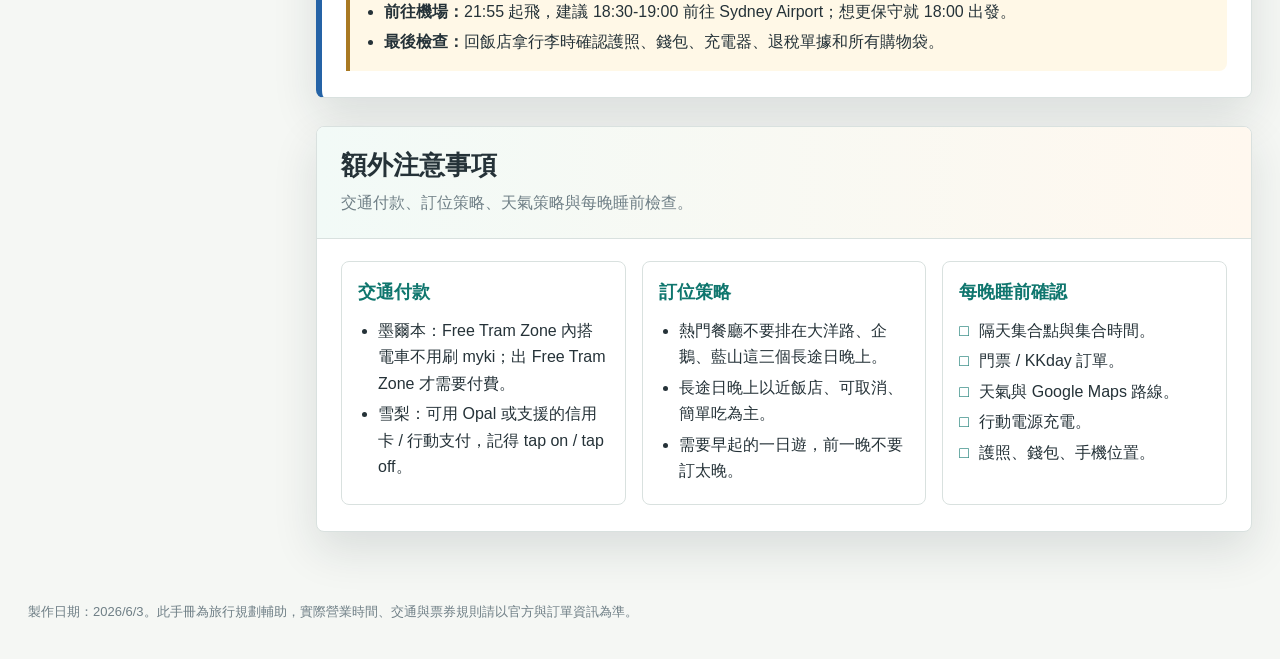
==== commit 53780d15: "10" ====
--- a/index.html
+++ b/index.html
@@ -3,7 +3,7 @@
 <head>
   <meta charset="utf-8">
   <meta name="viewport" content="width=device-width, initial-scale=1">
-  <title>澳洲行程｜墨爾本・雪梨 2026</title>
+  <title>我家就是你家｜墨爾本・雪梨 9 天 8 夜行程</title>
   <style>
     :root {
       --ink: #253238;
@@ -307,7 +307,7 @@
   <header class="hero">
     <div class="hero-inner">
       <p class="eyebrow">Australia Travel Handbook</p>
-      <h1>墨爾本・雪梨<br>9 天 8 夜行程</h1>
+      <h1>我家就是你家<br>墨爾本・雪梨<br>9 天 8 夜行程</h1>
       <p>把每日行程、交通路線、訂位提醒、注意事項與備用方案整合成一份出發前好檢查、旅途中好翻閱的旅行手冊。</p>
       <div class="hero-meta">
         <span class="pill">2026/6/13-6/22</span>
@@ -393,10 +393,13 @@
           <div class="day-title"><span class="date">6/13（六）</span><h2>Day 0｜台北出發，香港轉機</h2></div>
           <p>TPE 12:00 → HKG 14:05，HKG 19:00 → MEL 05:55+1。</p>
         </div>
-        <div class="content grid three">
-          <div class="box"><h3>今日行程</h3><ol><li>台北桃園機場出發。</li><li>香港轉機 4h55m。</li><li>夜飛墨爾本，機上休息。</li></ol></div>
-          <div class="box"><h3>注意事項</h3><ul><li>出門前確認護照、信用卡、手機、行動電源。</li><li>香港轉機先確認下一段登機口。</li><li>機上以睡眠、補水為主。</li></ul></div>
-          <div class="box"><h3>備用方案</h3><ul><li>第一段延誤時先看轉機櫃台與登機口。</li><li>機上睡不好，6/14 只保留輕鬆散步。</li></ul></div>
+        <div class="content">
+          <div class="grid three">
+            <div class="box"><h3>今日行程</h3><ol><li>台北桃園機場出發。</li><li>香港轉機 4h55m。</li><li>夜飛墨爾本，機上休息。</li></ol></div>
+            <div class="box"><h3>注意事項</h3><ul><li>出門前確認護照、信用卡、手機、行動電源。</li><li>香港轉機先確認下一段登機口。</li><li>機上以睡眠、補水為主。</li></ul></div>
+            <div class="box"><h3>備用方案</h3><ul><li>第一段延誤時先看轉機櫃台與登機口。</li><li>機上睡不好，6/14 只保留輕鬆散步。</li></ul></div>
+          </div>
+          <div class="note"><strong>出發日提醒：</strong><ul><li><strong>轉機順序：</strong>抵達香港後先確認下一段登機口與登機時間，再安排晚餐或逛免稅店。</li><li><strong>機上休息：</strong>這晚睡眠會影響 6/14 抵達後體力，建議少喝咖啡與酒，多補水。</li><li><strong>文件位置：</strong>護照、登機證、信用卡放在固定位置，轉機時不要分散收納。</li></ul></div>
         </div>
       </section>
 
@@ -411,7 +414,7 @@
             <div class="box"><h3>餐廳安排</h3><ul><li>早餐／早午餐：Higher Ground。</li><li>午餐：Queen Victoria Market 或 Flinders Lane。</li><li>晚餐：Cumulus Inc. 或 Chin Chin；太累就簡餐。</li></ul></div>
             <div class="box"><h3>注意事項</h3><ul><li>清晨抵達，不要急著跑行程。</li><li>Queen Victoria Market 週日可排，週一不營業。</li><li>若無法提早入住，找咖啡廳坐下休息。</li></ul></div>
           </div>
-          <div class="note"><strong>機場到飯店：</strong>搭 SkyBus 到 Southern Cross Station，再步行或短程 Uber / Taxi 到 Aura on Flinders。行李多或太累時直接 Uber / Taxi。</div>
+          <div class="note"><strong>機場到飯店：</strong><ul><li><strong>方法 1｜SkyBus + 步行：</strong>從 Melbourne Airport 搭 SkyBus 到 Southern Cross Station，再步行到 Aura on Flinders，適合行李不多、體力還可以的情況。</li><li><strong>方法 2｜SkyBus + 短程 Uber / Taxi：</strong>先搭 SkyBus 到 Southern Cross Station，再叫短程 Uber / Taxi 到飯店，適合想省一點車資但不想拖行李走太久。</li><li><strong>方法 3｜直接 Uber / Taxi：</strong>從 Melbourne Airport 直接到 Aura on Flinders，最省力，適合清晨抵達、行李多或太累時使用。</li></ul></div>
           <a class="map-link" href="https://www.google.com/maps/dir/?api=1&origin=Melbourne+Airport&destination=Aura+on+Flinders+Serviced+Apartments+Melbourne&travelmode=transit" target="_blank" rel="noreferrer">開啟：Melbourne Airport → Aura on Flinders</a>
           <a class="map-link" href="https://www.google.com/maps/dir/?api=1&origin=Aura+on+Flinders+Serviced+Apartments+Melbourne&destination=Queen+Victoria+Market&travelmode=walking" target="_blank" rel="noreferrer">開啟：飯店 → Queen Victoria Market</a>
         </div>
@@ -422,10 +425,13 @@
           <div class="day-title"><span class="date">6/15（一）</span><h2>Day 2｜墨爾本 CBD，晚餐訂位</h2></div>
           <p>咖啡巷弄、街頭藝術、圖書館、購物和 Flinders Lane 晚餐。</p>
         </div>
-        <div class="content grid three">
-          <div class="box"><h3>地理順序</h3><ol><li>Degraves Street / Centre Place。</li><li>Hosier Lane。</li><li>State Library Victoria。</li><li>Melbourne Central / Emporium。</li><li>Chinatown / Flinders Lane。</li></ol><a class="map-link" href="https://www.google.com/maps/dir/?api=1&origin=Aura+on+Flinders+Serviced+Apartments+Melbourne&destination=Aura+on+Flinders+Serviced+Apartments+Melbourne&waypoints=Degraves+Street+Melbourne%7CHosier+Lane+Melbourne%7CState+Library+Victoria%7CMelbourne+Central%7CEmporium+Melbourne%7CChinatown+Melbourne&travelmode=walking" target="_blank" rel="noreferrer">開啟 CBD 路線</a></div>
-          <div class="box"><h3>晚餐訂位</h3><ul class="checklist"><li>Tipo 00：義大利麵，熱門。</li><li>Chin Chin：熱鬧泰式。</li><li>Supernormal：亞洲風味。</li><li>Cumulus Inc.：Flinders Lane，動線順。</li></ul></div>
-          <div class="box"><h3>注意與備案</h3><ul><li>Queen Victoria Market 週一不營業。</li><li>墨爾本天氣變化快，帶外套和雨具。</li><li>雨天：State Library → Melbourne Central → Emporium。</li><li>低體力：刪 Hosier Lane。</li></ul></div>
+        <div class="content">
+          <div class="grid three">
+            <div class="box"><h3>地理順序</h3><ol><li>Degraves Street / Centre Place。</li><li>Hosier Lane。</li><li>State Library Victoria。</li><li>Melbourne Central / Emporium。</li><li>Chinatown / Flinders Lane。</li></ol><a class="map-link" href="https://www.google.com/maps/dir/?api=1&origin=Aura+on+Flinders+Serviced+Apartments+Melbourne&destination=Aura+on+Flinders+Serviced+Apartments+Melbourne&waypoints=Degraves+Street+Melbourne%7CHosier+Lane+Melbourne%7CState+Library+Victoria%7CMelbourne+Central%7CEmporium+Melbourne%7CChinatown+Melbourne&travelmode=walking" target="_blank" rel="noreferrer">開啟 CBD 路線</a></div>
+            <div class="box"><h3>晚餐訂位</h3><ul class="checklist"><li>Tipo 00：義大利麵，熱門。</li><li>Chin Chin：熱鬧泰式。</li><li>Supernormal：亞洲風味。</li><li>Cumulus Inc.：Flinders Lane，動線順。</li></ul></div>
+            <div class="box"><h3>注意與備案</h3><ul><li>Queen Victoria Market 週一不營業。</li><li>墨爾本天氣變化快，帶外套和雨具。</li><li>雨天：State Library → Melbourne Central → Emporium。</li><li>低體力：刪 Hosier Lane。</li></ul></div>
+          </div>
+          <div class="note"><strong>墨爾本 CBD 景點說明：</strong><ul><li><strong>Degraves Street / Centre Place：</strong>墨爾本有名的咖啡巷、小餐館巷弄，適合早餐、咖啡、拍照。</li><li><strong>Hosier Lane：</strong>著名塗鴉街，離 Federation Square 很近，適合短暫拍照。</li><li><strong>State Library Victoria：</strong>維多利亞州立圖書館，漂亮的大圓頂閱覽室，很適合雨天或休息。</li><li><strong>Melbourne Central / Emporium：</strong>兩個市中心大型購物中心，逛街、吃飯、躲雨都方便。</li><li><strong>Chinatown / Flinders Lane：</strong>墨爾本中國城和餐廳密集區；Flinders Lane 上很多熱門餐廳，例如 Chin Chin、Cumulus Inc.、Supernormal。</li></ul></div>
         </div>
       </section>
 
@@ -434,10 +440,13 @@
           <div class="day-title"><span class="date">6/16（二）</span><h2>Day 3｜大洋路一日，訂 KKday</h2></div>
           <p>長途海岸線日：十二使徒岩、Loch Ard Gorge、London Bridge。</p>
         </div>
-        <div class="content grid three">
-          <div class="box"><h3>今日行程</h3><ol><li>墨爾本市區出發。</li><li>Memorial Arch。</li><li>Apollo Bay 午餐。</li><li>Twelve Apostles。</li><li>Loch Ard Gorge。</li><li>London Bridge。</li><li>回墨爾本。</li></ol></div>
-          <div class="box"><h3>KKday 訂票</h3><ul class="checklist"><li>確認是否含飯店接送或集合地點。</li><li>確認集合時間，通常很早。</li><li>確認是否含午餐。</li><li>確認取消規定、天氣取消規則。</li></ul></div>
-          <div class="box"><h3>注意與備案</h3><ul><li>前一晚早睡。</li><li>帶防風外套、雨具、行動電源。</li><li>容易暈車的人準備暈車藥。</li><li>團取消：改 NGV / State Library / Emporium。</li></ul><a class="map-link" href="https://www.google.com/maps/dir/?api=1&origin=Aura+on+Flinders+Serviced+Apartments+Melbourne&destination=Aura+on+Flinders+Serviced+Apartments+Melbourne&waypoints=Memorial+Arch+at+Eastern+View%7CApollo+Bay%7CTwelve+Apostles%7CLoch+Ard+Gorge%7CLondon+Bridge+Great+Ocean+Road&travelmode=driving" target="_blank" rel="noreferrer">開啟大洋路參考路線</a></div>
+        <div class="content">
+          <div class="grid three">
+            <div class="box"><h3>今日行程</h3><ol><li>墨爾本市區出發。</li><li>Memorial Arch。</li><li>Apollo Bay 午餐。</li><li>Twelve Apostles。</li><li>Loch Ard Gorge。</li><li>London Bridge。</li><li>回墨爾本。</li></ol></div>
+            <div class="box"><h3>KKday 訂票</h3><ul class="checklist"><li>確認是否含飯店接送或集合地點。</li><li>確認集合時間，通常很早。</li><li>確認是否含午餐。</li><li>確認取消規定、天氣取消規則。</li></ul></div>
+            <div class="box"><h3>注意與備案</h3><ul><li>前一晚早睡。</li><li>帶防風外套、雨具、行動電源。</li><li>容易暈車的人準備暈車藥。</li><li>團取消：改 NGV / State Library / Emporium。</li></ul><a class="map-link" href="https://www.google.com/maps/dir/?api=1&origin=Aura+on+Flinders+Serviced+Apartments+Melbourne&destination=Aura+on+Flinders+Serviced+Apartments+Melbourne&waypoints=Memorial+Arch+at+Eastern+View%7CApollo+Bay%7CTwelve+Apostles%7CLoch+Ard+Gorge%7CLondon+Bridge+Great+Ocean+Road&travelmode=driving" target="_blank" rel="noreferrer">開啟大洋路參考路線</a></div>
+          </div>
+          <div class="note"><strong>大洋路當日提醒：</strong><ul><li><strong>集合時間：</strong>前一晚把 KKday 集合點加入 Google Maps 收藏，早上提早 10-15 分鐘到。</li><li><strong>暈車與保暖：</strong>車程長、海邊風大，容易暈車的人先吃暈車藥，外套和雨具要放隨身包。</li><li><strong>晚餐安排：</strong>回程可能受交通影響，晚上不要訂不能取消或太晚的餐廳。</li></ul></div>
         </div>
       </section>
 
@@ -446,10 +455,13 @@
           <div class="day-title"><span class="date">6/17（三）</span><h2>Day 4｜Phillip Island 企鵝，訂 KKday</h2></div>
           <p>動物園、Cowes 提早晚餐、Penguin Parade。晚上戶外很冷，保暖優先。</p>
         </div>
-        <div class="content grid three">
-          <div class="box"><h3>今日行程</h3><ol><li>墨爾本出發。</li><li>Moonlit Sanctuary 或 Maru。</li><li>Cowes 提早晚餐。</li><li>Nobbies Centre 可選。</li><li>Phillip Island Penguin Parade。</li><li>回墨爾本。</li></ol></div>
-          <div class="box"><h3>KKday 訂票</h3><ul class="checklist"><li>確認是否含動物園。</li><li>確認集合時間、集合點、回程時間。</li><li>確認座位：General / Penguins Plus / Underground。</li><li>確認是否含晚餐。</li></ul></div>
-          <div class="box"><h3>注意與備案</h3><ul><li>企鵝歸巢是晚上戶外，非常冷。</li><li>通常不能拍照，也不要開手機螢幕。</li><li>時間不足：刪 Nobbies Centre。</li><li>下雨或風大：防風、防水、保暖。</li></ul><a class="map-link" href="https://www.google.com/maps/dir/?api=1&origin=Aura+on+Flinders+Serviced+Apartments+Melbourne&destination=Aura+on+Flinders+Serviced+Apartments+Melbourne&waypoints=Moonlit+Sanctuary+Wildlife+Conservation+Park%7CCowes+Phillip+Island%7CNobbies+Centre%7CPhillip+Island+Penguin+Parade&travelmode=driving" target="_blank" rel="noreferrer">開啟 Phillip Island 路線</a></div>
+        <div class="content">
+          <div class="grid three">
+            <div class="box"><h3>今日行程</h3><ol><li>墨爾本出發。</li><li>Moonlit Sanctuary 或 Maru。</li><li>Cowes 提早晚餐。</li><li>Nobbies Centre 可選。</li><li>Phillip Island Penguin Parade。</li><li>回墨爾本。</li></ol></div>
+            <div class="box"><h3>KKday 訂票</h3><ul class="checklist"><li>確認是否含動物園。</li><li>確認集合時間、集合點、回程時間。</li><li>確認座位：General / Penguins Plus / Underground。</li><li>確認是否含晚餐。</li></ul></div>
+            <div class="box"><h3>注意與備案</h3><ul><li>企鵝歸巢是晚上戶外，非常冷。</li><li>通常不能拍照，也不要開手機螢幕。</li><li>時間不足：刪 Nobbies Centre。</li><li>下雨或風大：防風、防水、保暖。</li></ul><a class="map-link" href="https://www.google.com/maps/dir/?api=1&origin=Aura+on+Flinders+Serviced+Apartments+Melbourne&destination=Aura+on+Flinders+Serviced+Apartments+Melbourne&waypoints=Moonlit+Sanctuary+Wildlife+Conservation+Park%7CCowes+Phillip+Island%7CNobbies+Centre%7CPhillip+Island+Penguin+Parade&travelmode=driving" target="_blank" rel="noreferrer">開啟 Phillip Island 路線</a></div>
+          </div>
+          <div class="note"><strong>Phillip Island 當日提醒：</strong><ul><li><strong>保暖：</strong>企鵝歸巢是晚上戶外活動，風很冷，外套、圍巾、帽子或保暖衣物要帶。</li><li><strong>晚餐：</strong>建議在 Cowes 提早吃，企鵝結束後回墨爾本會很晚。</li><li><strong>觀賞規則：</strong>企鵝上岸後通常不能拍照，也不要開手機螢幕，以免影響企鵝。</li></ul></div>
         </div>
       </section>
 
@@ -464,6 +476,7 @@
             <div class="box"><h3>機票提醒</h3><ul class="checklist"><li>訂 Virgin Australia MEL → SYD。</li><li>確認行李額度。</li><li>確認航廈與報到截止時間。</li><li>前一天完成線上 check-in。</li></ul></div>
             <div class="box"><h3>注意與備案</h3><ul><li>早上不要排 Queen Victoria Market。</li><li>退房前檢查護照、充電器、保險箱。</li><li>航班延誤：只走港區核心。</li><li>行李太多：機場到飯店直接 Uber / Taxi。</li></ul></div>
           </div>
+          <div class="note"><strong>墨爾本飛雪梨提醒：</strong><ul><li><strong>飯店到機場：</strong>可搭 SkyBus 到 Melbourne Airport；行李多或不想轉車時直接 Uber / Taxi。</li><li><strong>國內線機票：</strong>前一天完成線上 check-in，確認 Virgin Australia 航廈、報到時間與托運行李重量。</li><li><strong>抵達雪梨：</strong>先到 Meriton Suites World Tower 放行李，再去 Circular Quay；若航班延誤，下午只保留歌劇院外觀和 The Rocks。</li></ul></div>
           <a class="map-link" href="https://www.google.com/maps/dir/?api=1&origin=Aura+on+Flinders+Serviced+Apartments+Melbourne&destination=Melbourne+Airport&travelmode=transit" target="_blank" rel="noreferrer">開啟：墨爾本飯店 → Melbourne Airport</a>
           <a class="map-link" href="https://www.google.com/maps/dir/?api=1&origin=Sydney+Airport&destination=Meriton+Suites+World+Tower+Sydney&travelmode=transit" target="_blank" rel="noreferrer">開啟：Sydney Airport → 雪梨飯店</a>
           <a class="map-link" href="https://www.google.com/maps/dir/?api=1&origin=Meriton+Suites+World+Tower+Sydney&destination=Meriton+Suites+World+Tower+Sydney&waypoints=Circular+Quay%7CSydney+Opera+House%7CRoyal+Botanic+Garden+Sydney%7CThe+Rocks+Sydney&travelmode=walking" target="_blank" rel="noreferrer">開啟：雪梨港區步行路線</a>
@@ -475,10 +488,13 @@
           <div class="day-title"><span class="date">6/19（五）</span><h2>Day 6｜藍山一日，訂 KKday</h2></div>
           <p>Three Sisters、Scenic World、Leura / Katoomba。山區比市區冷。</p>
         </div>
-        <div class="content grid three">
-          <div class="box"><h3>今日行程</h3><ol><li>雪梨飯店出發。</li><li>Central Station。</li><li>Katoomba Station。</li><li>Echo Point / Three Sisters。</li><li>Scenic World。</li><li>Leura 或 Katoomba。</li><li>回雪梨。</li></ol></div>
-          <div class="box"><h3>KKday 訂票</h3><ul class="checklist"><li>確認是否包含 Scenic World 票券。</li><li>確認是否去 Three Sisters、Echo Point、Leura。</li><li>確認集合時間、集合點、回程時間。</li><li>不跟團需查火車與當地交通。</li></ul></div>
-          <div class="box"><h3>注意與備案</h3><ul><li>帶外套、好走鞋、水、零食。</li><li>山區可能起霧，等天氣變化。</li><li>體力不足：只做 Echo Point + Scenic World。</li><li>天氣很差：改室內雪梨日。</li></ul><a class="map-link" href="https://www.google.com/maps/dir/?api=1&origin=Meriton+Suites+World+Tower+Sydney&destination=Meriton+Suites+World+Tower+Sydney&waypoints=Central+Station+Sydney%7CKatoomba+Station%7CEcho+Point+Lookout%7CScenic+World+Blue+Mountains%7CLeura+NSW&travelmode=transit" target="_blank" rel="noreferrer">開啟藍山公共交通路線</a></div>
+        <div class="content">
+          <div class="grid three">
+            <div class="box"><h3>今日行程</h3><ol><li>雪梨飯店出發。</li><li>Central Station。</li><li>Katoomba Station。</li><li>Echo Point / Three Sisters。</li><li>Scenic World。</li><li>Leura 或 Katoomba。</li><li>回雪梨。</li></ol></div>
+            <div class="box"><h3>KKday 訂票</h3><ul class="checklist"><li>確認是否包含 Scenic World 票券。</li><li>確認是否去 Three Sisters、Echo Point、Leura。</li><li>確認集合時間、集合點、回程時間。</li><li>不跟團需查火車與當地交通。</li></ul></div>
+            <div class="box"><h3>注意與備案</h3><ul><li>帶外套、好走鞋、水、零食。</li><li>山區可能起霧，等天氣變化。</li><li>體力不足：只做 Echo Point + Scenic World。</li><li>天氣很差：改室內雪梨日。</li></ul><a class="map-link" href="https://www.google.com/maps/dir/?api=1&origin=Meriton+Suites+World+Tower+Sydney&destination=Meriton+Suites+World+Tower+Sydney&waypoints=Central+Station+Sydney%7CKatoomba+Station%7CEcho+Point+Lookout%7CScenic+World+Blue+Mountains%7CLeura+NSW&travelmode=transit" target="_blank" rel="noreferrer">開啟藍山公共交通路線</a></div>
+          </div>
+          <div class="note"><strong>藍山當日提醒：</strong><ul><li><strong>KKday 行程：</strong>確認集合點、集合時間、是否含 Scenic World 票券，前一晚把訂單截圖存手機。</li><li><strong>山區天氣：</strong>藍山比雪梨市區冷，可能起霧或下雨，外套、雨具、好走鞋都要帶。</li><li><strong>回程晚餐：</strong>回雪梨後建議在 World Square / Chinatown 簡單吃，不排太遠的餐廳。</li></ul></div>
         </div>
       </section>
 
@@ -511,10 +527,13 @@
           <div class="day-title"><span class="date">6/21（日）</span><h2>Day 8｜回程日，最後購物與機場</h2></div>
           <p>完全不趕：寄放行李、最後購物、18:30-19:00 前往機場。</p>
         </div>
-        <div class="content grid three">
-          <div class="box"><h3>今日行程</h3><ol><li>Meriton 退房 / 寄放行李。</li><li>QVB。</li><li>Westfield Sydney / Pitt Street Mall。</li><li>Hyde Park / St Mary's Cathedral 可選。</li><li>回飯店拿行李。</li><li>Sydney Airport。</li></ol></div>
-          <div class="box"><h3>注意事項</h3><ul><li>17:00 前吃完早晚餐。</li><li>回飯店拿行李前預留至少 30 分鐘。</li><li>有退稅需求要提早到機場。</li><li>檢查押金、證件、充電器。</li></ul></div>
-          <div class="box"><h3>備用方案</h3><ul><li>下雨：QVB → Westfield → Pitt Street Mall。</li><li>行李多：全程寄放飯店。</li><li>交通延誤：直接 Uber / Taxi 到機場。</li><li>更保守：18:00 出發。</li></ul><a class="map-link" href="https://www.google.com/maps/dir/?api=1&origin=Meriton+Suites+World+Tower+Sydney&destination=Sydney+Airport&travelmode=transit" target="_blank" rel="noreferrer">開啟飯店 → Sydney Airport</a></div>
+        <div class="content">
+          <div class="grid three">
+            <div class="box"><h3>今日行程</h3><ol><li>Meriton 退房 / 寄放行李。</li><li>QVB。</li><li>Westfield Sydney / Pitt Street Mall。</li><li>Hyde Park / St Mary's Cathedral 可選。</li><li>回飯店拿行李。</li><li>Sydney Airport。</li></ol></div>
+            <div class="box"><h3>注意事項</h3><ul><li>17:00 前吃完早晚餐。</li><li>回飯店拿行李前預留至少 30 分鐘。</li><li>有退稅需求要提早到機場。</li><li>檢查押金、證件、充電器。</li></ul></div>
+            <div class="box"><h3>備用方案</h3><ul><li>下雨：QVB → Westfield → Pitt Street Mall。</li><li>行李多：全程寄放飯店。</li><li>交通延誤：直接 Uber / Taxi 到機場。</li><li>更保守：18:00 出發。</li></ul><a class="map-link" href="https://www.google.com/maps/dir/?api=1&origin=Meriton+Suites+World+Tower+Sydney&destination=Sydney+Airport&travelmode=transit" target="_blank" rel="noreferrer">開啟飯店 → Sydney Airport</a></div>
+          </div>
+          <div class="note"><strong>回程日提醒：</strong><ul><li><strong>行李安排：</strong>退房後先寄放 Meriton，不要拖著行李逛 QVB、Westfield 或 Pitt Street Mall。</li><li><strong>前往機場：</strong>21:55 起飛，建議 18:30-19:00 前往 Sydney Airport；想更保守就 18:00 出發。</li><li><strong>最後檢查：</strong>回飯店拿行李時確認護照、錢包、充電器、退稅單據和所有購物袋。</li></ul></div>
         </div>
       </section>
 
@@ -546,3 +565,9 @@
   </footer>
 </body>
 </html>
+
+
+
+
+
+
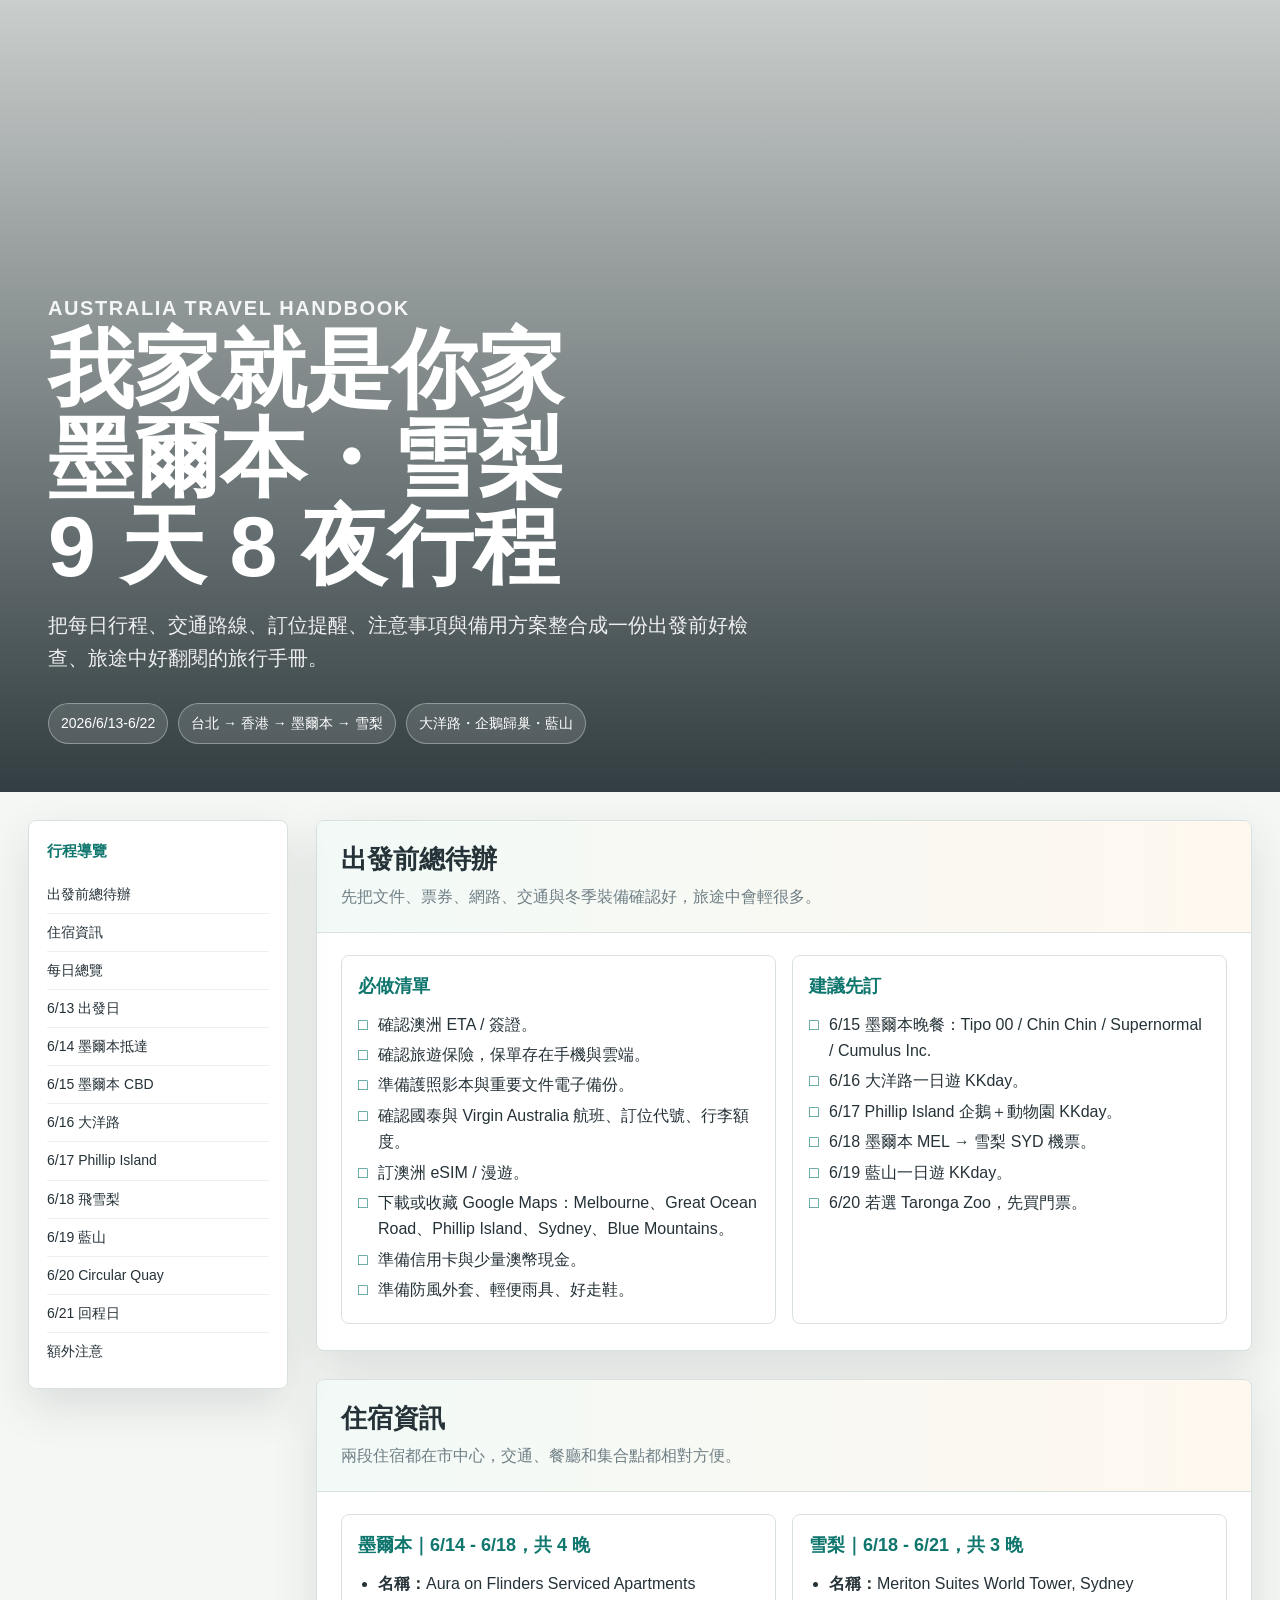
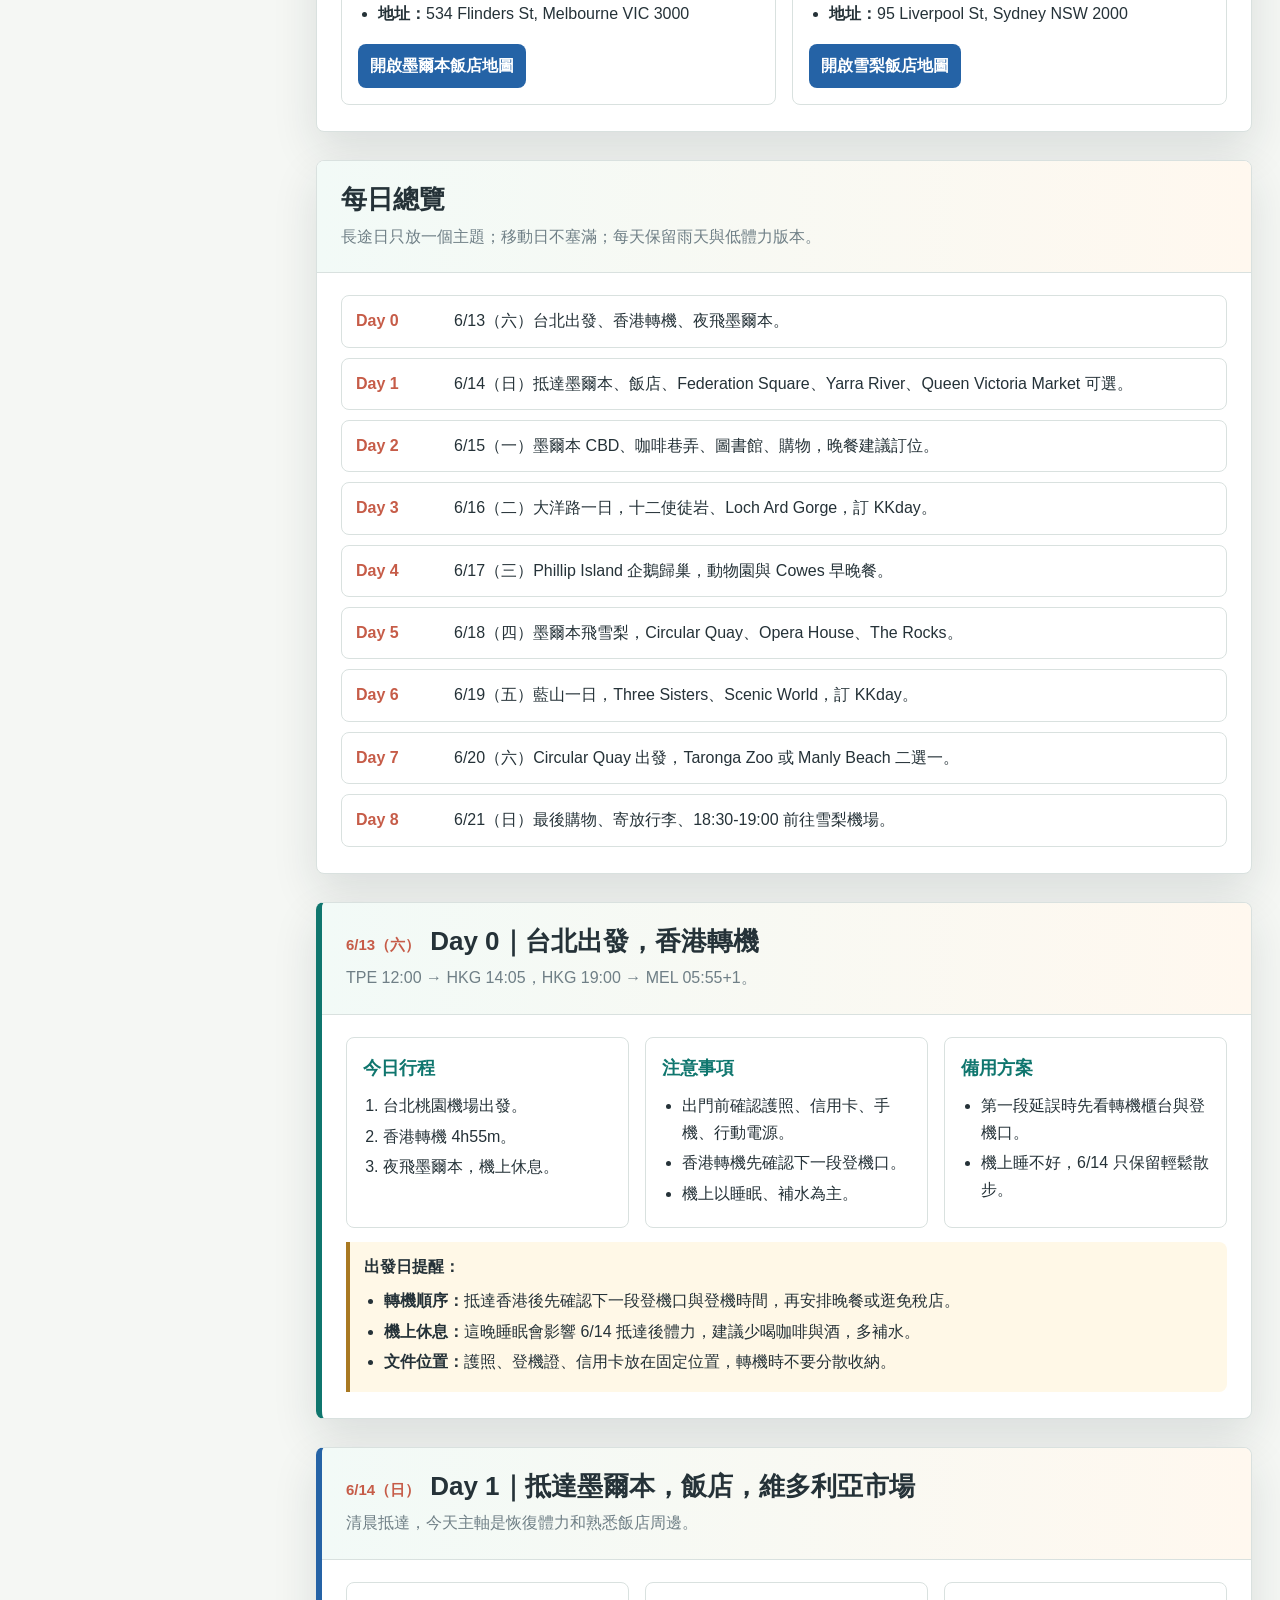
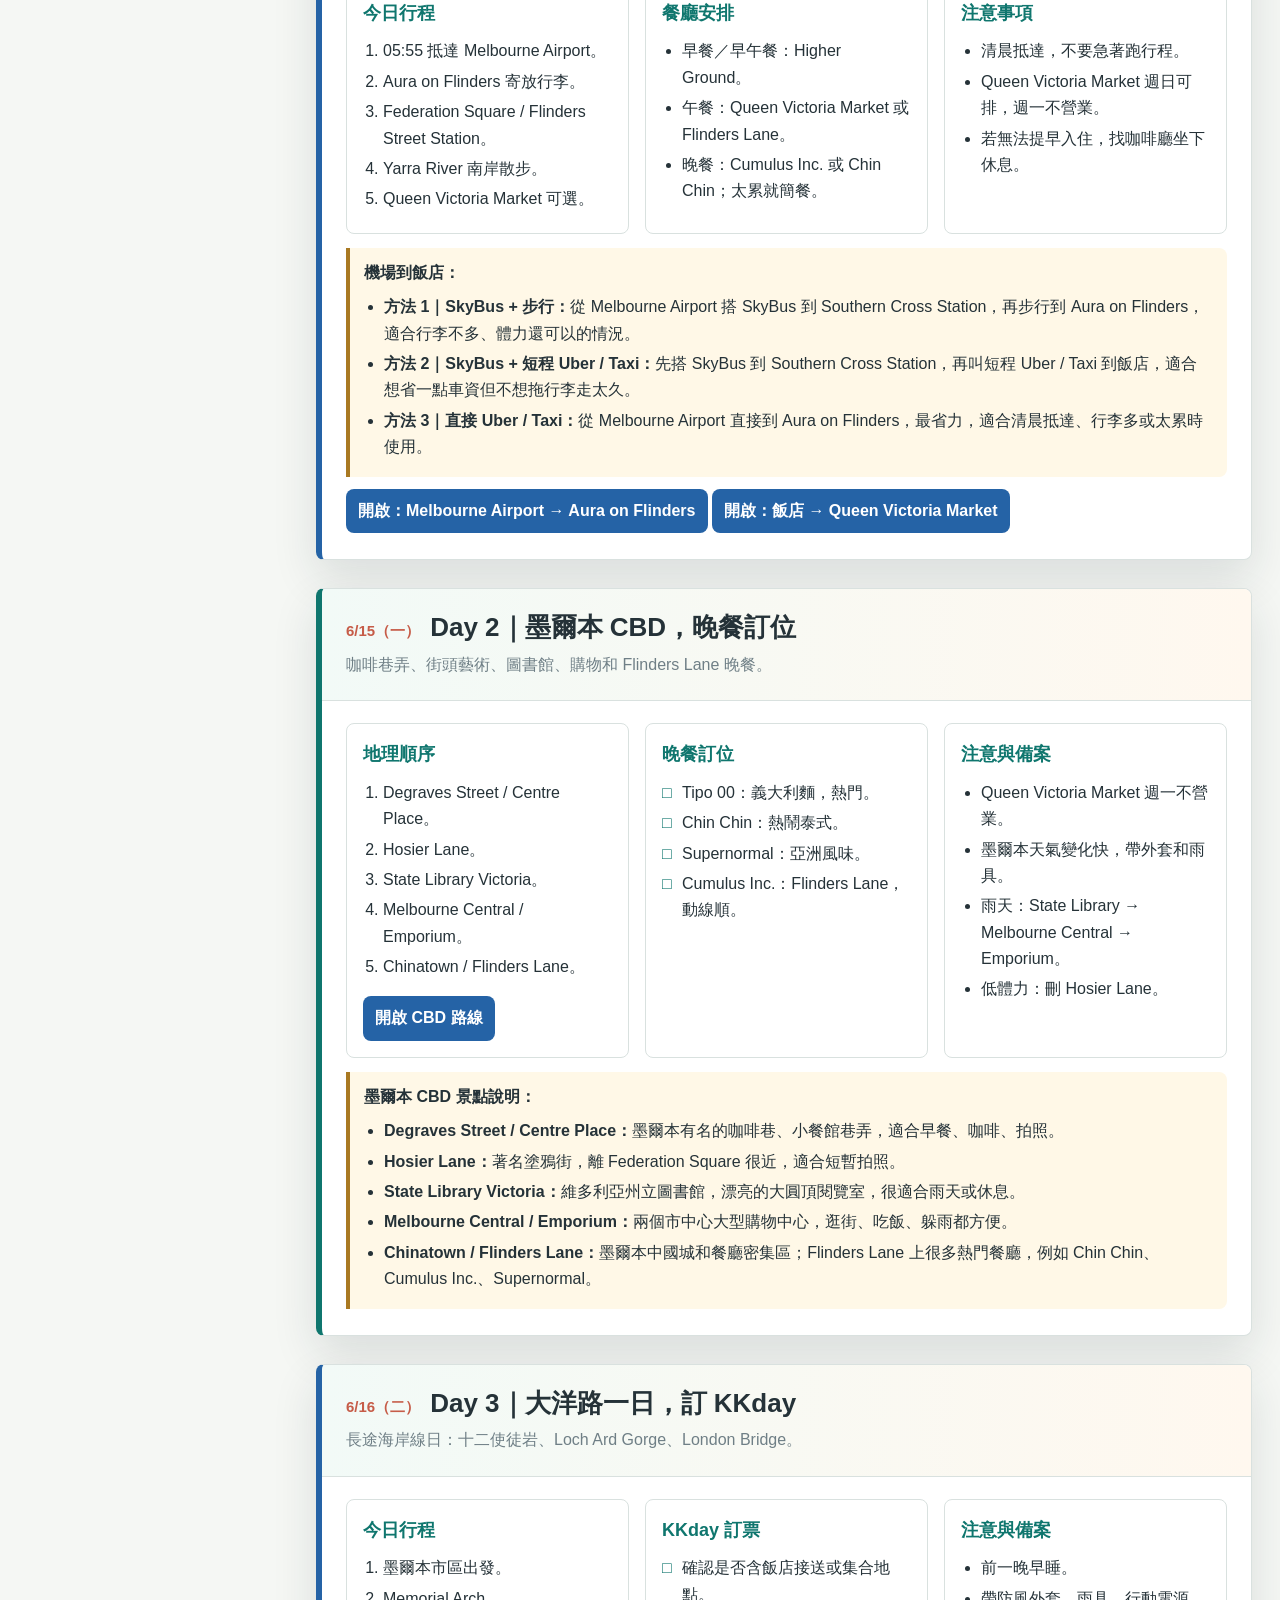
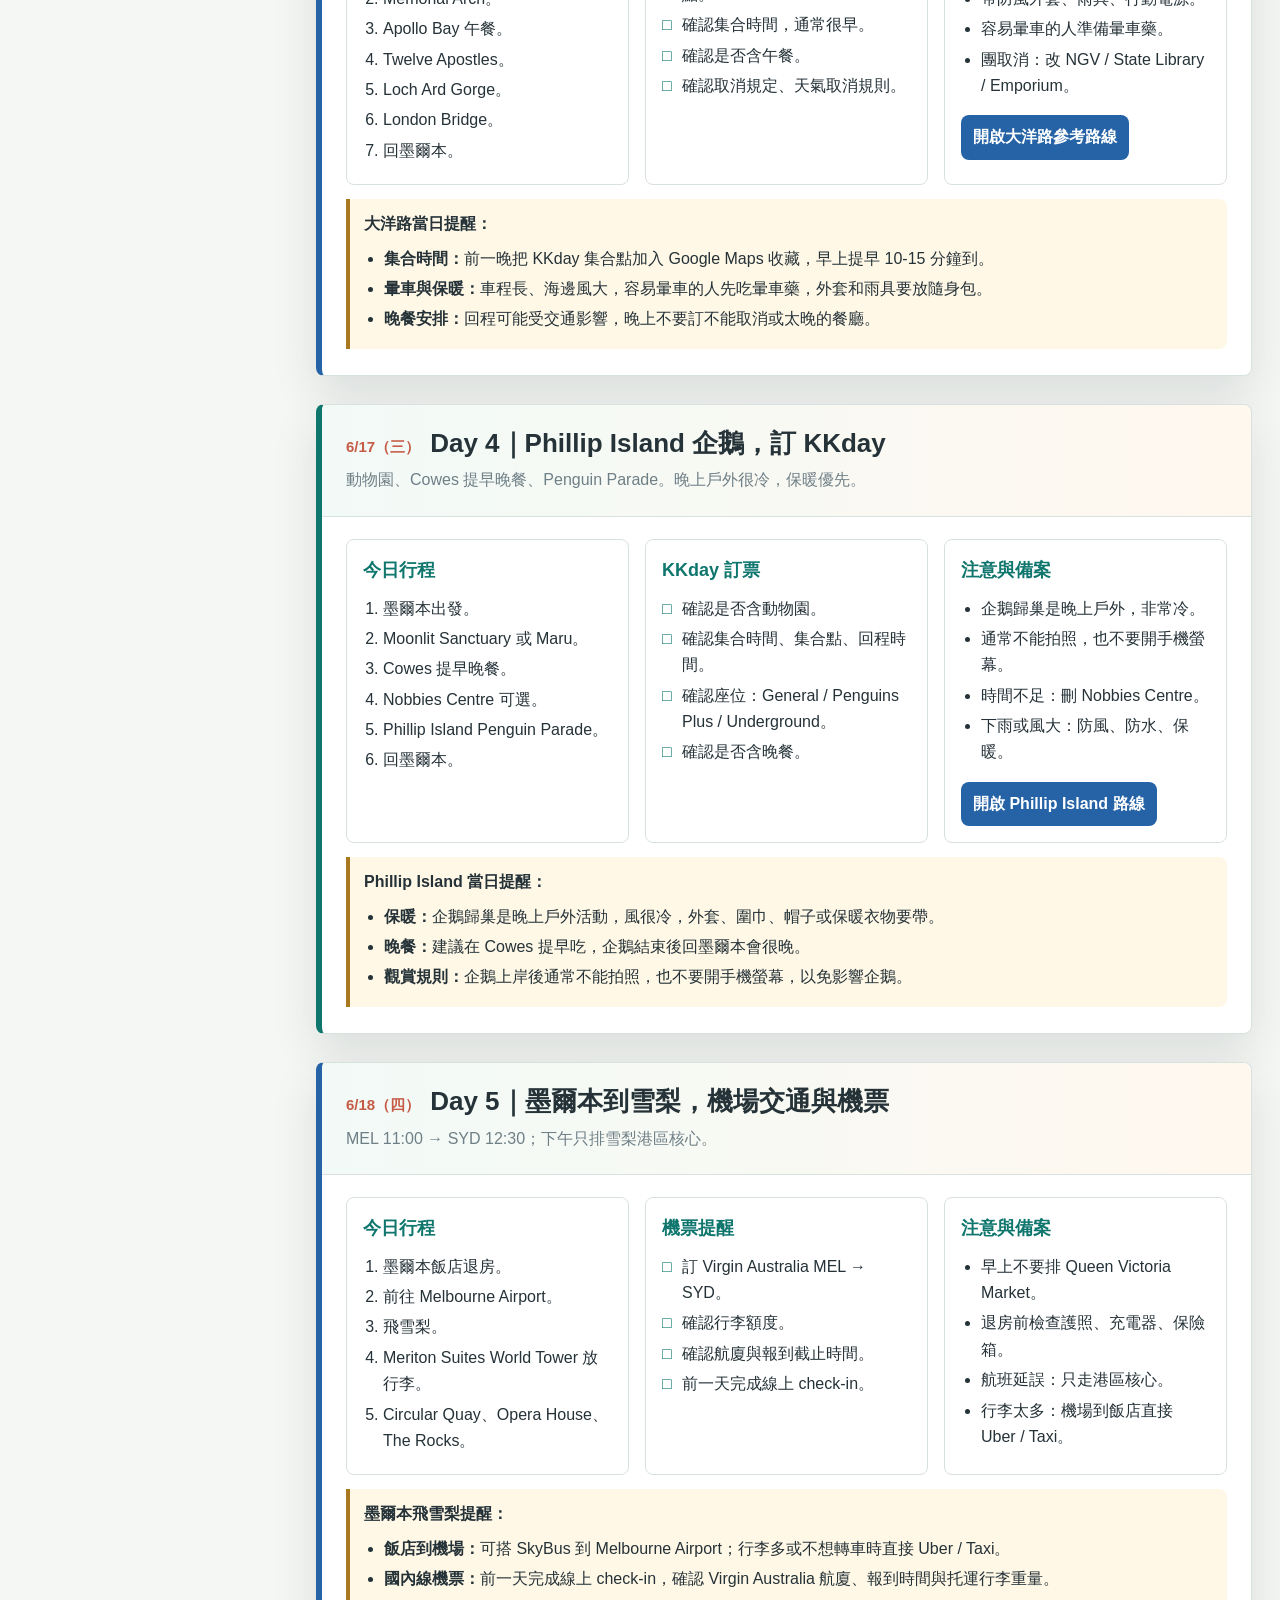
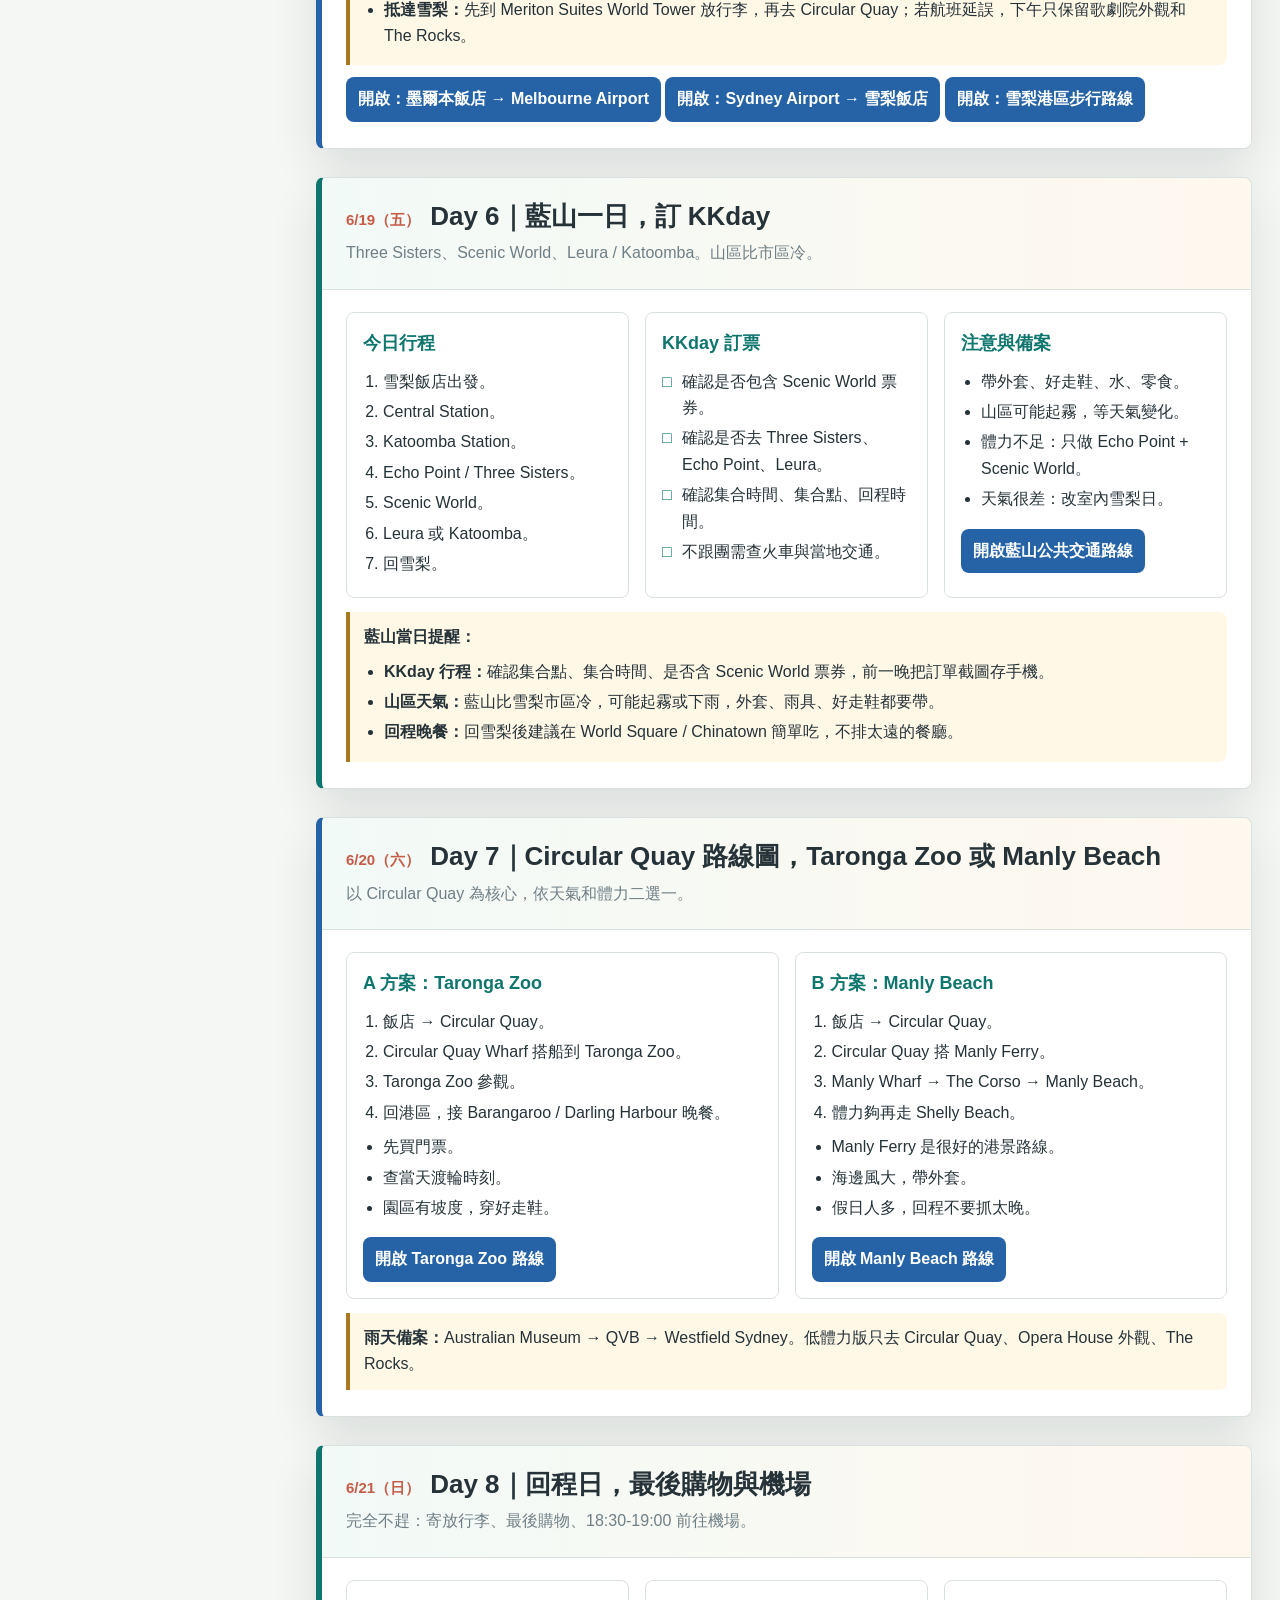
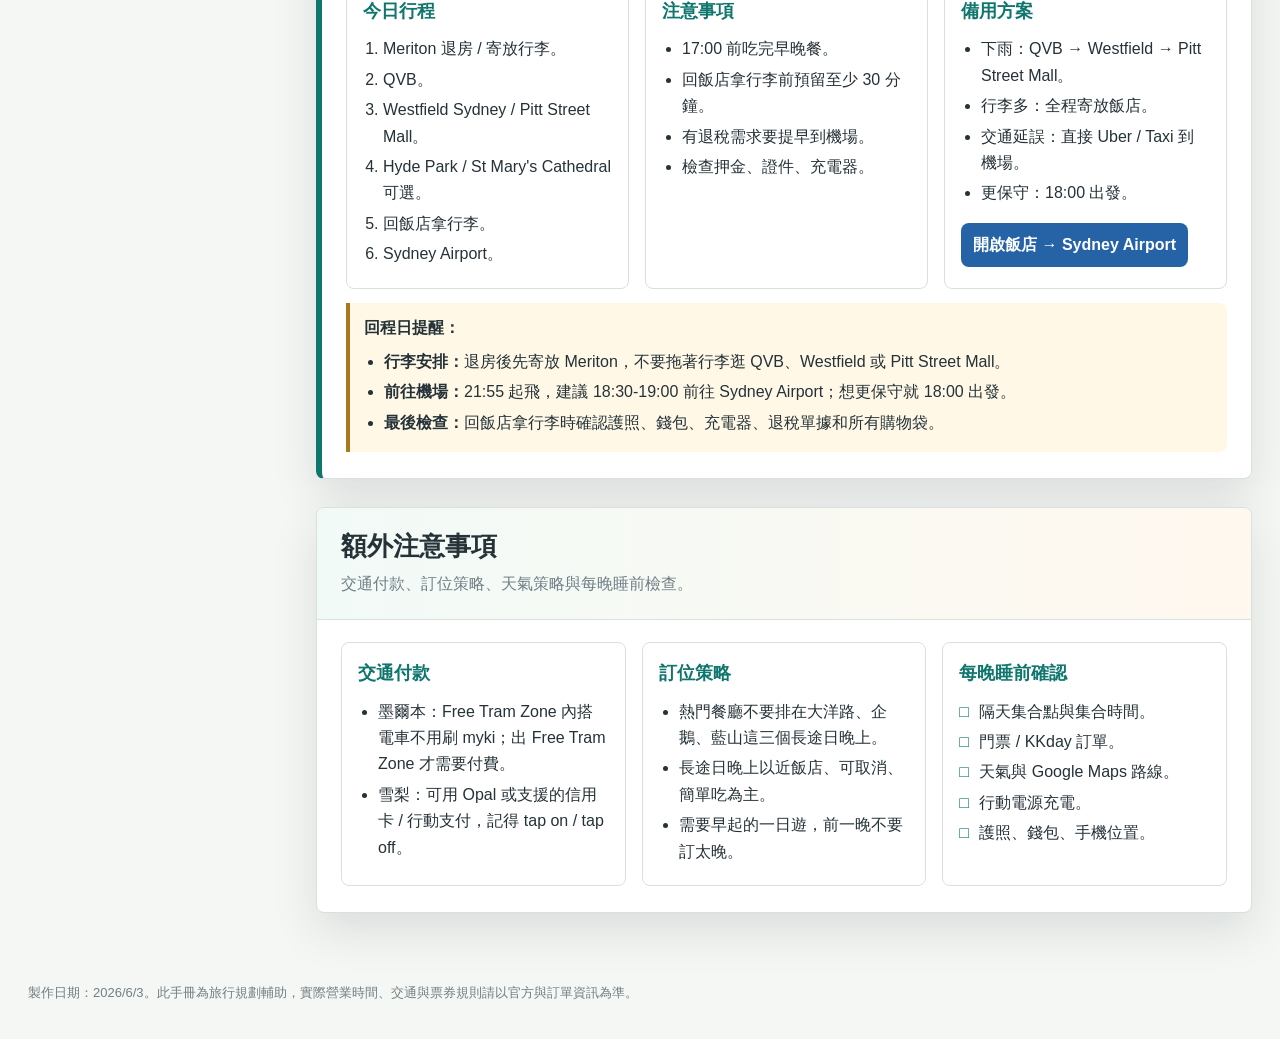
==== commit 45bae304: "10" ====
--- a/index.html
+++ b/index.html
@@ -321,6 +321,7 @@
     <nav aria-label="章節導覽">
       <h2>行程導覽</h2>
       <a href="#todo">出發前總待辦</a>
+      <a href="#hotels">住宿資訊</a>
       <a href="#overview">每日總覽</a>
       <a href="#day0">6/13 出發日</a>
       <a href="#day1">6/14 墨爾本抵達</a>
@@ -368,6 +369,31 @@
         </div>
       </section>
 
+      <section id="hotels">
+        <div class="section-head">
+          <h2>住宿資訊</h2>
+          <p>兩段住宿都在市中心，交通、餐廳和集合點都相對方便。</p>
+        </div>
+        <div class="content grid">
+          <div class="box">
+            <h3>墨爾本｜6/14 - 6/18，共 4 晚</h3>
+            <ul>
+              <li><strong>名稱：</strong>Aura on Flinders Serviced Apartments</li>
+              <li><strong>地址：</strong>534 Flinders St, Melbourne VIC 3000</li>
+            </ul>
+            <a class="map-link" href="https://www.google.com/maps/search/?api=1&query=Aura+on+Flinders+Serviced+Apartments+534+Flinders+St+Melbourne+VIC+3000" target="_blank" rel="noreferrer">開啟墨爾本飯店地圖</a>
+          </div>
+          <div class="box">
+            <h3>雪梨｜6/18 - 6/21，共 3 晚</h3>
+            <ul>
+              <li><strong>名稱：</strong>Meriton Suites World Tower, Sydney</li>
+              <li><strong>地址：</strong>95 Liverpool St, Sydney NSW 2000</li>
+            </ul>
+            <a class="map-link" href="https://www.google.com/maps/search/?api=1&query=Meriton+Suites+World+Tower+Sydney+95+Liverpool+St+Sydney+NSW+2000" target="_blank" rel="noreferrer">開啟雪梨飯店地圖</a>
+          </div>
+        </div>
+      </section>
+
       <section id="overview">
         <div class="section-head">
           <h2>每日總覽</h2>
@@ -571,3 +597,5 @@
 
 
 
+
+
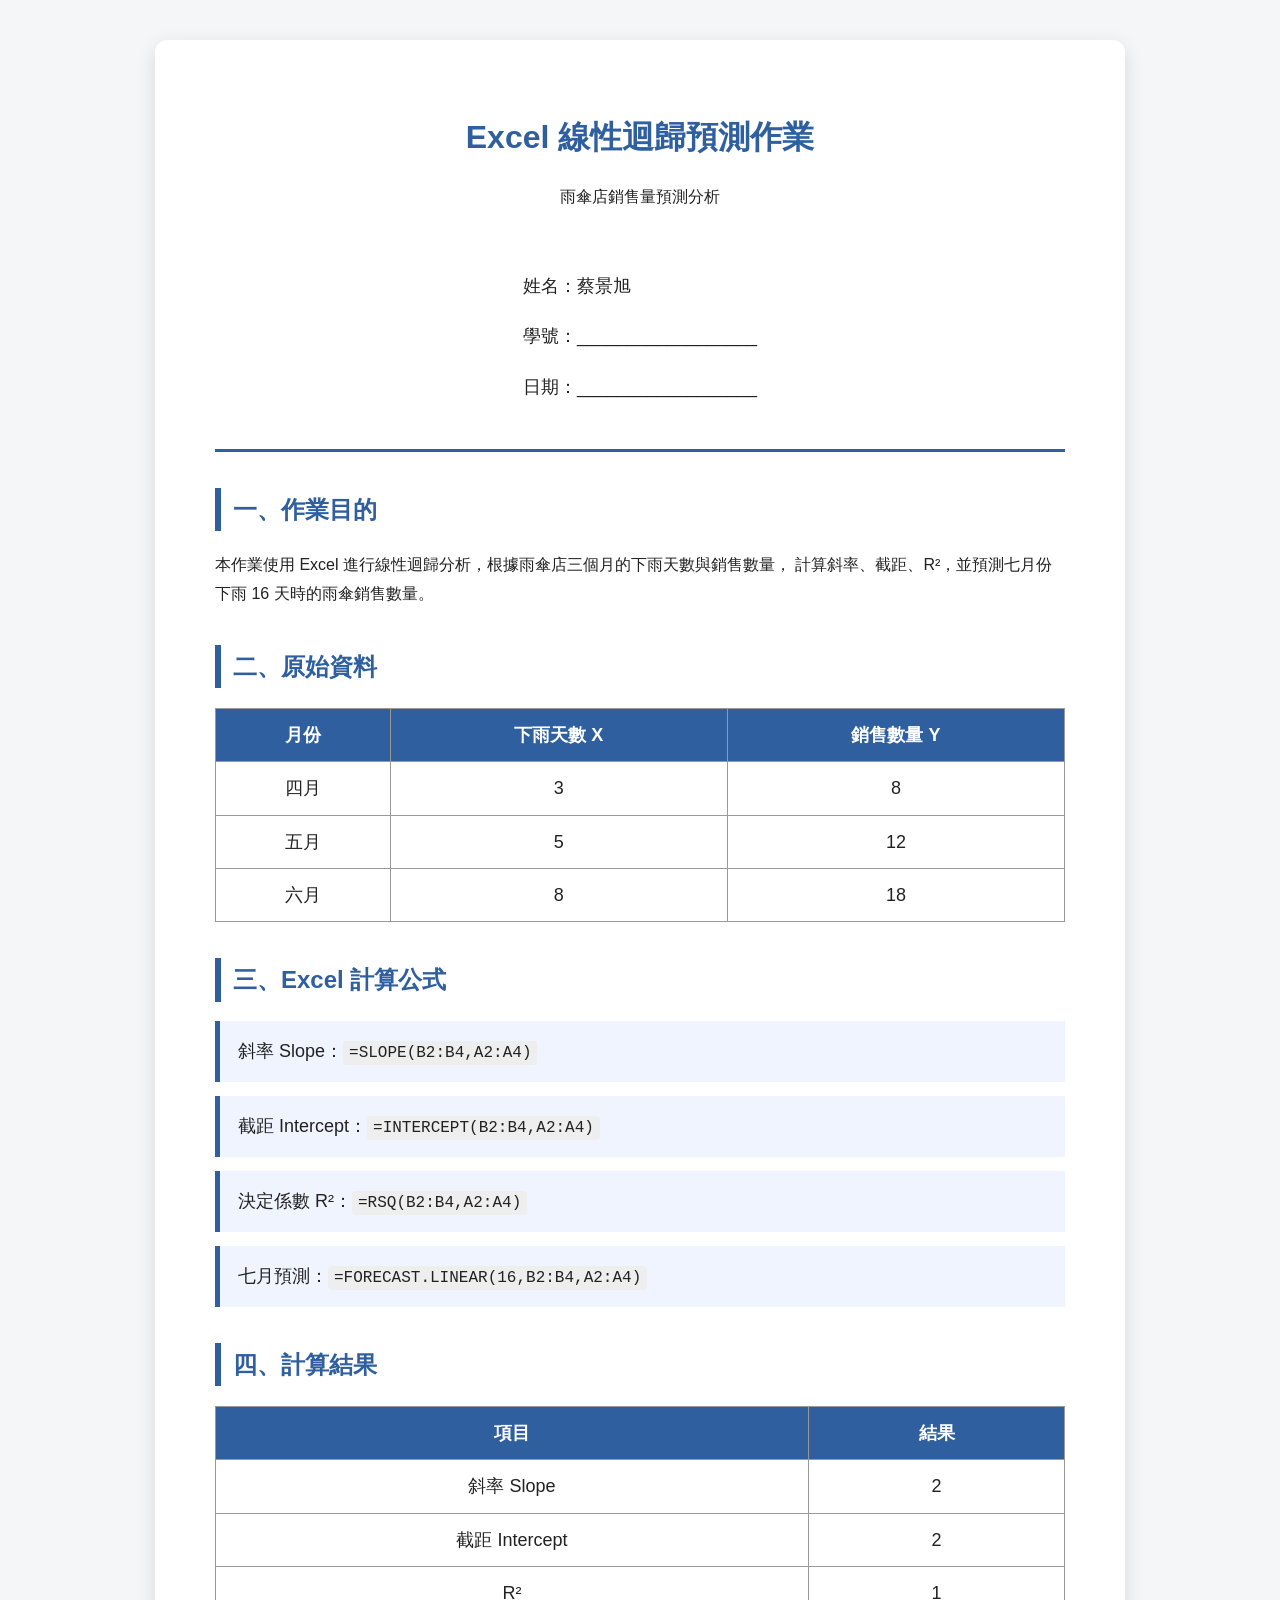
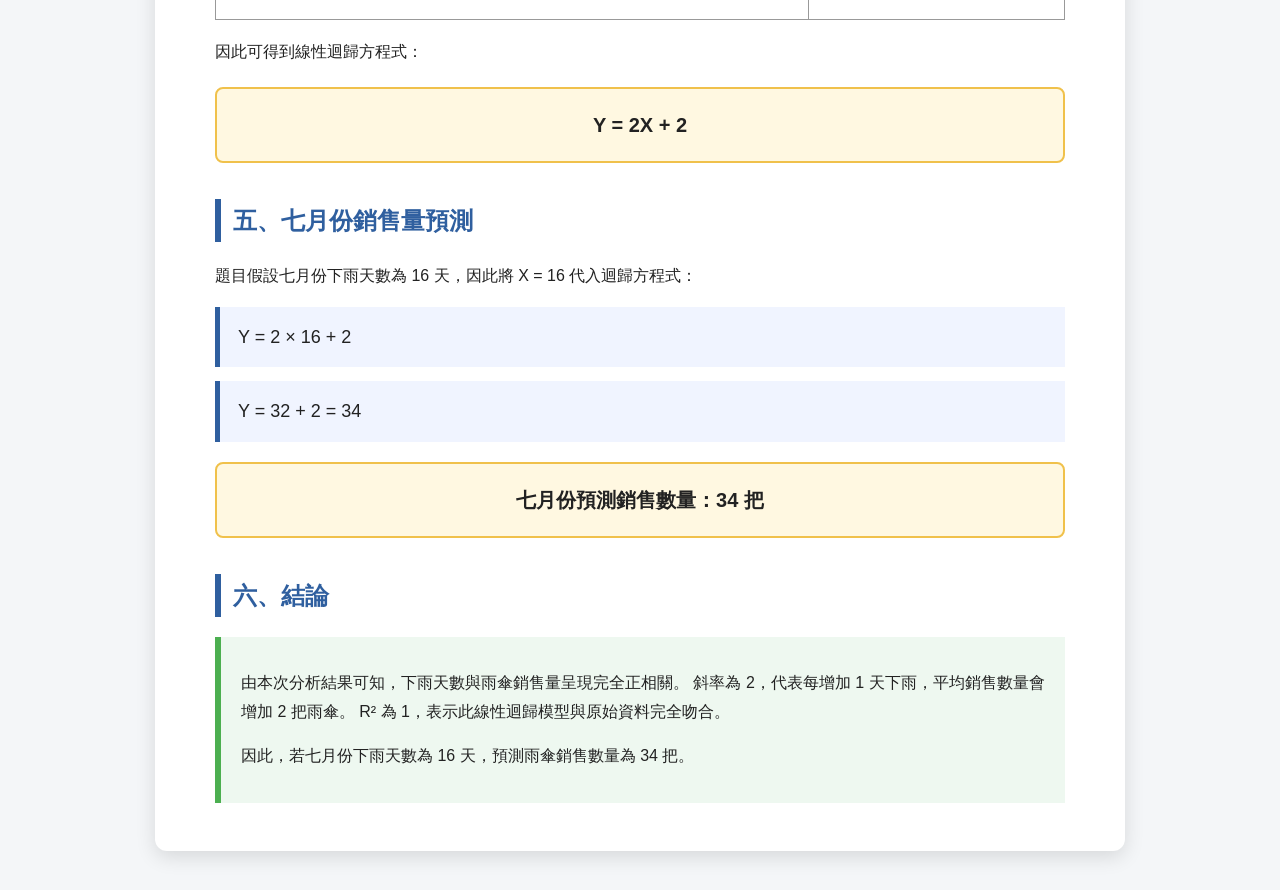
==== commit de5e0c8b: "aaaa" ====
--- a/index.html
+++ b/index.html
@@ -1,601 +1,232 @@
-<!doctype html>
+<!DOCTYPE html>
 <html lang="zh-Hant">
 <head>
-  <meta charset="utf-8">
-  <meta name="viewport" content="width=device-width, initial-scale=1">
-  <title>我家就是你家｜墨爾本・雪梨 9 天 8 夜行程</title>
+  <meta charset="UTF-8" />
+  <meta name="viewport" content="width=device-width, initial-scale=1.0" />
+  <title>Excel 線性迴歸預測作業</title>
   <style>
-    :root {
-      --ink: #253238;
-      --muted: #6f7f86;
-      --paper: #fffdf8;
-      --panel: #ffffff;
-      --mist: #eef5f1;
-      --line: #d9e1df;
-      --teal: #0f766e;
-      --blue: #2563a6;
-      --coral: #c65c48;
-      --gold: #a97922;
-      --shadow: 0 18px 45px rgba(23, 42, 47, .12);
-      --radius: 8px;
-    }
-
-    * { box-sizing: border-box; }
-
-    html { scroll-behavior: smooth; }
-
     body {
+      font-family: "Microsoft JhengHei", Arial, sans-serif;
+      background: #f4f6f8;
+      color: #222;
+      line-height: 1.8;
       margin: 0;
-      color: var(--ink);
-      background: #f5f7f4;
-      font-family: "Microsoft JhengHei", "PingFang TC", "Noto Sans TC", Arial, sans-serif;
-      line-height: 1.65;
-    }
-
-    a { color: var(--blue); text-decoration: none; }
-    a:hover { text-decoration: underline; }
-
-    .hero {
-      min-height: 88vh;
-      display: grid;
-      align-items: end;
-      padding: 48px;
-      color: white;
-      background:
-        linear-gradient(180deg, rgba(7, 21, 26, .18), rgba(7, 21, 26, .82)),
-        url("https://images.unsplash.com/photo-1545044846-351ba102b6d5?auto=format&fit=crop&w=2200&q=80") center/cover;
-    }
-
-    .hero-inner { max-width: 980px; }
-
-    .eyebrow {
-      margin: 0 0 14px;
-      color: #d6f0e9;
-      font-size: 14px;
-      font-weight: 700;
-      letter-spacing: .08em;
-      text-transform: uppercase;
-    }
-
-    h1 {
-      margin: 0;
-      font-size: clamp(44px, 8vw, 86px);
-      line-height: 1.03;
-      letter-spacing: 0;
-    }
-
-    .hero p {
-      max-width: 720px;
-      margin: 18px 0 0;
-      font-size: 20px;
-      color: rgba(255, 255, 255, .9);
-    }
-
-    .hero-meta {
-      display: flex;
-      flex-wrap: wrap;
-      gap: 10px;
-      margin-top: 28px;
-    }
-
-    .pill {
-      border: 1px solid rgba(255, 255, 255, .34);
-      background: rgba(255, 255, 255, .13);
-      padding: 8px 12px;
-      border-radius: 999px;
-      backdrop-filter: blur(8px);
-      font-size: 14px;
-    }
-
-    .layout {
-      display: grid;
-      grid-template-columns: 260px minmax(0, 1fr);
-      gap: 28px;
-      max-width: 1280px;
-      margin: 0 auto;
-      padding: 28px;
-    }
-
-    nav {
-      position: sticky;
-      top: 18px;
-      align-self: start;
-      background: var(--panel);
-      border: 1px solid var(--line);
-      border-radius: var(--radius);
-      box-shadow: var(--shadow);
-      padding: 18px;
-    }
-
-    nav h2 {
-      margin: 0 0 12px;
-      font-size: 15px;
-      color: var(--teal);
-    }
-
-    nav a {
-      display: block;
-      padding: 7px 0;
-      color: var(--ink);
-      font-size: 14px;
-      border-bottom: 1px solid #edf0ef;
-    }
-
-    nav a:last-child { border-bottom: 0; }
-
-    main { min-width: 0; }
-
-    section {
-      margin-bottom: 28px;
-      background: var(--panel);
-      border: 1px solid var(--line);
-      border-radius: var(--radius);
-      box-shadow: var(--shadow);
-      overflow: hidden;
-    }
-
-    .section-head {
-      padding: 22px 24px;
-      background: linear-gradient(90deg, #f2faf7, #fff8ef);
-      border-bottom: 1px solid var(--line);
-    }
-
-    .section-head h2 {
-      margin: 0;
-      font-size: 26px;
-      line-height: 1.25;
-    }
-
-    .section-head p {
-      margin: 8px 0 0;
-      color: var(--muted);
-    }
-
-    .content { padding: 22px 24px 26px; }
-
-    .grid {
-      display: grid;
-      grid-template-columns: repeat(2, minmax(0, 1fr));
-      gap: 16px;
-    }
-
-    .grid.three { grid-template-columns: repeat(3, minmax(0, 1fr)); }
-
-    .box {
-      border: 1px solid var(--line);
-      border-radius: var(--radius);
+      padding: 40px 0;
+    }
+
+    .report {
+      width: 850px;
+      margin: auto;
       background: #fff;
-      padding: 16px;
-    }
-
-    .box h3 {
-      margin: 0 0 10px;
-      color: var(--teal);
+      padding: 48px 60px;
+      border-radius: 12px;
+      box-shadow: 0 6px 20px rgba(0,0,0,0.12);
+    }
+
+    .cover {
+      text-align: center;
+      border-bottom: 3px solid #2f5f9f;
+      padding-bottom: 28px;
+      margin-bottom: 36px;
+    }
+
+    .cover h1 {
+      color: #2f5f9f;
+      font-size: 32px;
+      margin-bottom: 12px;
+    }
+
+    .info {
+      margin-top: 24px;
+      text-align: left;
+      display: inline-block;
       font-size: 18px;
     }
 
-    ul, ol { margin: 8px 0 0; padding-left: 1.25em; }
-    li { margin: 4px 0; }
-
-    .timeline {
-      display: grid;
-      gap: 10px;
-    }
-
-    .timeline-row {
-      display: grid;
-      grid-template-columns: 84px 1fr;
-      gap: 14px;
-      align-items: start;
-      padding: 12px 14px;
-      border: 1px solid var(--line);
-      border-radius: var(--radius);
-      background: #fff;
-    }
-
-    .day-tag {
-      color: var(--coral);
-      font-weight: 800;
-      white-space: nowrap;
-    }
-
-    .day {
-      border-left: 6px solid var(--teal);
-    }
-
-    .day:nth-of-type(odd) { border-left-color: var(--blue); }
-
-    .day-title {
-      display: flex;
-      flex-wrap: wrap;
-      gap: 10px;
-      align-items: baseline;
-    }
-
-    .day-title .date {
-      color: var(--coral);
-      font-weight: 800;
-      font-size: 15px;
-    }
-
-    .map-link {
-      display: inline-flex;
-      align-items: center;
-      gap: 8px;
-      margin-top: 12px;
-      padding: 9px 12px;
-      border-radius: var(--radius);
-      color: white;
-      background: var(--blue);
-      font-weight: 700;
-    }
-
-    .map-link:hover { text-decoration: none; background: #1d4f86; }
-
-    .note {
-      border-left: 4px solid var(--gold);
-      background: #fff8e7;
-      padding: 12px 14px;
-      border-radius: 0 var(--radius) var(--radius) 0;
-      margin-top: 14px;
+    h2 {
+      color: #2f5f9f;
+      border-left: 6px solid #2f5f9f;
+      padding-left: 12px;
+      margin-top: 36px;
     }
 
     table {
       width: 100%;
       border-collapse: collapse;
-      overflow: hidden;
-      border-radius: var(--radius);
-      background: white;
+      margin: 18px 0;
+      font-size: 18px;
+    }
+
+    th {
+      background: #2f5f9f;
+      color: white;
     }
 
     th, td {
-      padding: 11px 12px;
-      border-bottom: 1px solid var(--line);
-      text-align: left;
-      vertical-align: top;
-    }
-
-    th {
-      color: var(--teal);
-      background: #edf7f4;
-      font-size: 14px;
-    }
-
-    tr:last-child td { border-bottom: 0; }
-
-    .checklist li { list-style: none; position: relative; }
-    .checklist li::before {
-      content: "□";
-      position: absolute;
-      left: -1.25em;
-      color: var(--teal);
-      font-weight: 800;
-    }
-
-    .small { color: var(--muted); font-size: 14px; }
-
-    footer {
-      max-width: 1280px;
-      margin: 0 auto 36px;
-      padding: 0 28px;
-      color: var(--muted);
-      font-size: 13px;
-    }
-
-    @media (max-width: 900px) {
-      .hero { min-height: 72vh; padding: 30px 22px; }
-      .layout { display: block; padding: 18px; }
-      nav { position: static; margin-bottom: 18px; }
-      .grid, .grid.three { grid-template-columns: 1fr; }
-      .timeline-row { grid-template-columns: 1fr; gap: 4px; }
-      .section-head, .content { padding-left: 18px; padding-right: 18px; }
+      border: 1px solid #999;
+      padding: 10px;
+      text-align: center;
+    }
+
+    .formula {
+      background: #f0f4ff;
+      border-left: 5px solid #2f5f9f;
+      padding: 14px 18px;
+      margin: 14px 0;
+      font-size: 18px;
+    }
+
+    code {
+      background: #eee;
+      padding: 3px 6px;
+      border-radius: 4px;
+      font-size: 16px;
+    }
+
+    .answer {
+      background: #fff8e1;
+      border: 2px solid #f0c14b;
+      padding: 18px;
+      border-radius: 8px;
+      font-size: 20px;
+      font-weight: bold;
+      text-align: center;
+      margin-top: 20px;
+    }
+
+    .conclusion {
+      background: #eef8f0;
+      border-left: 6px solid #4caf50;
+      padding: 16px 20px;
+      margin-top: 18px;
     }
 
     @media print {
-      body { background: white; }
-      .hero { min-height: auto; padding: 36px; color: var(--ink); background: white; border-bottom: 2px solid var(--line); }
-      .hero p, .eyebrow { color: var(--muted); }
-      .pill { color: var(--ink); border-color: var(--line); background: white; }
-      .layout { display: block; padding: 0; max-width: none; }
-      nav { display: none; }
-      section { box-shadow: none; border-left: 0; border-right: 0; border-radius: 0; break-inside: avoid; }
-      .map-link { color: var(--blue); background: transparent; padding: 0; }
+      body {
+        background: white;
+        padding: 0;
+      }
+      .report {
+        box-shadow: none;
+        width: auto;
+        border-radius: 0;
+      }
     }
   </style>
 </head>
+
 <body>
-  <header class="hero">
-    <div class="hero-inner">
-      <p class="eyebrow">Australia Travel Handbook</p>
-      <h1>我家就是你家<br>墨爾本・雪梨<br>9 天 8 夜行程</h1>
-      <p>把每日行程、交通路線、訂位提醒、注意事項與備用方案整合成一份出發前好檢查、旅途中好翻閱的旅行手冊。</p>
-      <div class="hero-meta">
-        <span class="pill">2026/6/13-6/22</span>
-        <span class="pill">台北 → 香港 → 墨爾本 → 雪梨</span>
-        <span class="pill">大洋路・企鵝歸巢・藍山</span>
+  <div class="report">
+    <div class="cover">
+      <h1>Excel 線性迴歸預測作業</h1>
+      <p>雨傘店銷售量預測分析</p>
+      <div class="info">
+        <p>姓名：蔡景旭</p>
+        <p>學號：__________________</p>
+        <p>日期：__________________</p>
       </div>
     </div>
-  </header>
-
-  <div class="layout">
-    <nav aria-label="章節導覽">
-      <h2>行程導覽</h2>
-      <a href="#todo">出發前總待辦</a>
-      <a href="#hotels">住宿資訊</a>
-      <a href="#overview">每日總覽</a>
-      <a href="#day0">6/13 出發日</a>
-      <a href="#day1">6/14 墨爾本抵達</a>
-      <a href="#day2">6/15 墨爾本 CBD</a>
-      <a href="#day3">6/16 大洋路</a>
-      <a href="#day4">6/17 Phillip Island</a>
-      <a href="#day5">6/18 飛雪梨</a>
-      <a href="#day6">6/19 藍山</a>
-      <a href="#day7">6/20 Circular Quay</a>
-      <a href="#day8">6/21 回程日</a>
-      <a href="#extras">額外注意</a>
-    </nav>
-
-    <main>
-      <section id="todo">
-        <div class="section-head">
-          <h2>出發前總待辦</h2>
-          <p>先把文件、票券、網路、交通與冬季裝備確認好，旅途中會輕很多。</p>
-        </div>
-        <div class="content grid">
-          <div class="box">
-            <h3>必做清單</h3>
-            <ul class="checklist">
-              <li>確認澳洲 ETA / 簽證。</li>
-              <li>確認旅遊保險，保單存在手機與雲端。</li>
-              <li>準備護照影本與重要文件電子備份。</li>
-              <li>確認國泰與 Virgin Australia 航班、訂位代號、行李額度。</li>
-              <li>訂澳洲 eSIM / 漫遊。</li>
-              <li>下載或收藏 Google Maps：Melbourne、Great Ocean Road、Phillip Island、Sydney、Blue Mountains。</li>
-              <li>準備信用卡與少量澳幣現金。</li>
-              <li>準備防風外套、輕便雨具、好走鞋。</li>
-            </ul>
-          </div>
-          <div class="box">
-            <h3>建議先訂</h3>
-            <ul class="checklist">
-              <li>6/15 墨爾本晚餐：Tipo 00 / Chin Chin / Supernormal / Cumulus Inc.</li>
-              <li>6/16 大洋路一日遊 KKday。</li>
-              <li>6/17 Phillip Island 企鵝＋動物園 KKday。</li>
-              <li>6/18 墨爾本 MEL → 雪梨 SYD 機票。</li>
-              <li>6/19 藍山一日遊 KKday。</li>
-              <li>6/20 若選 Taronga Zoo，先買門票。</li>
-            </ul>
-          </div>
-        </div>
-      </section>
-
-      <section id="hotels">
-        <div class="section-head">
-          <h2>住宿資訊</h2>
-          <p>兩段住宿都在市中心，交通、餐廳和集合點都相對方便。</p>
-        </div>
-        <div class="content grid">
-          <div class="box">
-            <h3>墨爾本｜6/14 - 6/18，共 4 晚</h3>
-            <ul>
-              <li><strong>名稱：</strong>Aura on Flinders Serviced Apartments</li>
-              <li><strong>地址：</strong>534 Flinders St, Melbourne VIC 3000</li>
-            </ul>
-            <a class="map-link" href="https://www.google.com/maps/search/?api=1&query=Aura+on+Flinders+Serviced+Apartments+534+Flinders+St+Melbourne+VIC+3000" target="_blank" rel="noreferrer">開啟墨爾本飯店地圖</a>
-          </div>
-          <div class="box">
-            <h3>雪梨｜6/18 - 6/21，共 3 晚</h3>
-            <ul>
-              <li><strong>名稱：</strong>Meriton Suites World Tower, Sydney</li>
-              <li><strong>地址：</strong>95 Liverpool St, Sydney NSW 2000</li>
-            </ul>
-            <a class="map-link" href="https://www.google.com/maps/search/?api=1&query=Meriton+Suites+World+Tower+Sydney+95+Liverpool+St+Sydney+NSW+2000" target="_blank" rel="noreferrer">開啟雪梨飯店地圖</a>
-          </div>
-        </div>
-      </section>
-
-      <section id="overview">
-        <div class="section-head">
-          <h2>每日總覽</h2>
-          <p>長途日只放一個主題；移動日不塞滿；每天保留雨天與低體力版本。</p>
-        </div>
-        <div class="content">
-          <div class="timeline">
-            <div class="timeline-row"><div class="day-tag">Day 0</div><div>6/13（六）台北出發、香港轉機、夜飛墨爾本。</div></div>
-            <div class="timeline-row"><div class="day-tag">Day 1</div><div>6/14（日）抵達墨爾本、飯店、Federation Square、Yarra River、Queen Victoria Market 可選。</div></div>
-            <div class="timeline-row"><div class="day-tag">Day 2</div><div>6/15（一）墨爾本 CBD、咖啡巷弄、圖書館、購物，晚餐建議訂位。</div></div>
-            <div class="timeline-row"><div class="day-tag">Day 3</div><div>6/16（二）大洋路一日，十二使徒岩、Loch Ard Gorge，訂 KKday。</div></div>
-            <div class="timeline-row"><div class="day-tag">Day 4</div><div>6/17（三）Phillip Island 企鵝歸巢，動物園與 Cowes 早晚餐。</div></div>
-            <div class="timeline-row"><div class="day-tag">Day 5</div><div>6/18（四）墨爾本飛雪梨，Circular Quay、Opera House、The Rocks。</div></div>
-            <div class="timeline-row"><div class="day-tag">Day 6</div><div>6/19（五）藍山一日，Three Sisters、Scenic World，訂 KKday。</div></div>
-            <div class="timeline-row"><div class="day-tag">Day 7</div><div>6/20（六）Circular Quay 出發，Taronga Zoo 或 Manly Beach 二選一。</div></div>
-            <div class="timeline-row"><div class="day-tag">Day 8</div><div>6/21（日）最後購物、寄放行李、18:30-19:00 前往雪梨機場。</div></div>
-          </div>
-        </div>
-      </section>
-
-      <section class="day" id="day0">
-        <div class="section-head">
-          <div class="day-title"><span class="date">6/13（六）</span><h2>Day 0｜台北出發，香港轉機</h2></div>
-          <p>TPE 12:00 → HKG 14:05，HKG 19:00 → MEL 05:55+1。</p>
-        </div>
-        <div class="content">
-          <div class="grid three">
-            <div class="box"><h3>今日行程</h3><ol><li>台北桃園機場出發。</li><li>香港轉機 4h55m。</li><li>夜飛墨爾本，機上休息。</li></ol></div>
-            <div class="box"><h3>注意事項</h3><ul><li>出門前確認護照、信用卡、手機、行動電源。</li><li>香港轉機先確認下一段登機口。</li><li>機上以睡眠、補水為主。</li></ul></div>
-            <div class="box"><h3>備用方案</h3><ul><li>第一段延誤時先看轉機櫃台與登機口。</li><li>機上睡不好，6/14 只保留輕鬆散步。</li></ul></div>
-          </div>
-          <div class="note"><strong>出發日提醒：</strong><ul><li><strong>轉機順序：</strong>抵達香港後先確認下一段登機口與登機時間，再安排晚餐或逛免稅店。</li><li><strong>機上休息：</strong>這晚睡眠會影響 6/14 抵達後體力，建議少喝咖啡與酒，多補水。</li><li><strong>文件位置：</strong>護照、登機證、信用卡放在固定位置，轉機時不要分散收納。</li></ul></div>
-        </div>
-      </section>
-
-      <section class="day" id="day1">
-        <div class="section-head">
-          <div class="day-title"><span class="date">6/14（日）</span><h2>Day 1｜抵達墨爾本，飯店，維多利亞市場</h2></div>
-          <p>清晨抵達，今天主軸是恢復體力和熟悉飯店周邊。</p>
-        </div>
-        <div class="content">
-          <div class="grid three">
-            <div class="box"><h3>今日行程</h3><ol><li>05:55 抵達 Melbourne Airport。</li><li>Aura on Flinders 寄放行李。</li><li>Federation Square / Flinders Street Station。</li><li>Yarra River 南岸散步。</li><li>Queen Victoria Market 可選。</li></ol></div>
-            <div class="box"><h3>餐廳安排</h3><ul><li>早餐／早午餐：Higher Ground。</li><li>午餐：Queen Victoria Market 或 Flinders Lane。</li><li>晚餐：Cumulus Inc. 或 Chin Chin；太累就簡餐。</li></ul></div>
-            <div class="box"><h3>注意事項</h3><ul><li>清晨抵達，不要急著跑行程。</li><li>Queen Victoria Market 週日可排，週一不營業。</li><li>若無法提早入住，找咖啡廳坐下休息。</li></ul></div>
-          </div>
-          <div class="note"><strong>機場到飯店：</strong><ul><li><strong>方法 1｜SkyBus + 步行：</strong>從 Melbourne Airport 搭 SkyBus 到 Southern Cross Station，再步行到 Aura on Flinders，適合行李不多、體力還可以的情況。</li><li><strong>方法 2｜SkyBus + 短程 Uber / Taxi：</strong>先搭 SkyBus 到 Southern Cross Station，再叫短程 Uber / Taxi 到飯店，適合想省一點車資但不想拖行李走太久。</li><li><strong>方法 3｜直接 Uber / Taxi：</strong>從 Melbourne Airport 直接到 Aura on Flinders，最省力，適合清晨抵達、行李多或太累時使用。</li></ul></div>
-          <a class="map-link" href="https://www.google.com/maps/dir/?api=1&origin=Melbourne+Airport&destination=Aura+on+Flinders+Serviced+Apartments+Melbourne&travelmode=transit" target="_blank" rel="noreferrer">開啟：Melbourne Airport → Aura on Flinders</a>
-          <a class="map-link" href="https://www.google.com/maps/dir/?api=1&origin=Aura+on+Flinders+Serviced+Apartments+Melbourne&destination=Queen+Victoria+Market&travelmode=walking" target="_blank" rel="noreferrer">開啟：飯店 → Queen Victoria Market</a>
-        </div>
-      </section>
-
-      <section class="day" id="day2">
-        <div class="section-head">
-          <div class="day-title"><span class="date">6/15（一）</span><h2>Day 2｜墨爾本 CBD，晚餐訂位</h2></div>
-          <p>咖啡巷弄、街頭藝術、圖書館、購物和 Flinders Lane 晚餐。</p>
-        </div>
-        <div class="content">
-          <div class="grid three">
-            <div class="box"><h3>地理順序</h3><ol><li>Degraves Street / Centre Place。</li><li>Hosier Lane。</li><li>State Library Victoria。</li><li>Melbourne Central / Emporium。</li><li>Chinatown / Flinders Lane。</li></ol><a class="map-link" href="https://www.google.com/maps/dir/?api=1&origin=Aura+on+Flinders+Serviced+Apartments+Melbourne&destination=Aura+on+Flinders+Serviced+Apartments+Melbourne&waypoints=Degraves+Street+Melbourne%7CHosier+Lane+Melbourne%7CState+Library+Victoria%7CMelbourne+Central%7CEmporium+Melbourne%7CChinatown+Melbourne&travelmode=walking" target="_blank" rel="noreferrer">開啟 CBD 路線</a></div>
-            <div class="box"><h3>晚餐訂位</h3><ul class="checklist"><li>Tipo 00：義大利麵，熱門。</li><li>Chin Chin：熱鬧泰式。</li><li>Supernormal：亞洲風味。</li><li>Cumulus Inc.：Flinders Lane，動線順。</li></ul></div>
-            <div class="box"><h3>注意與備案</h3><ul><li>Queen Victoria Market 週一不營業。</li><li>墨爾本天氣變化快，帶外套和雨具。</li><li>雨天：State Library → Melbourne Central → Emporium。</li><li>低體力：刪 Hosier Lane。</li></ul></div>
-          </div>
-          <div class="note"><strong>墨爾本 CBD 景點說明：</strong><ul><li><strong>Degraves Street / Centre Place：</strong>墨爾本有名的咖啡巷、小餐館巷弄，適合早餐、咖啡、拍照。</li><li><strong>Hosier Lane：</strong>著名塗鴉街，離 Federation Square 很近，適合短暫拍照。</li><li><strong>State Library Victoria：</strong>維多利亞州立圖書館，漂亮的大圓頂閱覽室，很適合雨天或休息。</li><li><strong>Melbourne Central / Emporium：</strong>兩個市中心大型購物中心，逛街、吃飯、躲雨都方便。</li><li><strong>Chinatown / Flinders Lane：</strong>墨爾本中國城和餐廳密集區；Flinders Lane 上很多熱門餐廳，例如 Chin Chin、Cumulus Inc.、Supernormal。</li></ul></div>
-        </div>
-      </section>
-
-      <section class="day" id="day3">
-        <div class="section-head">
-          <div class="day-title"><span class="date">6/16（二）</span><h2>Day 3｜大洋路一日，訂 KKday</h2></div>
-          <p>長途海岸線日：十二使徒岩、Loch Ard Gorge、London Bridge。</p>
-        </div>
-        <div class="content">
-          <div class="grid three">
-            <div class="box"><h3>今日行程</h3><ol><li>墨爾本市區出發。</li><li>Memorial Arch。</li><li>Apollo Bay 午餐。</li><li>Twelve Apostles。</li><li>Loch Ard Gorge。</li><li>London Bridge。</li><li>回墨爾本。</li></ol></div>
-            <div class="box"><h3>KKday 訂票</h3><ul class="checklist"><li>確認是否含飯店接送或集合地點。</li><li>確認集合時間，通常很早。</li><li>確認是否含午餐。</li><li>確認取消規定、天氣取消規則。</li></ul></div>
-            <div class="box"><h3>注意與備案</h3><ul><li>前一晚早睡。</li><li>帶防風外套、雨具、行動電源。</li><li>容易暈車的人準備暈車藥。</li><li>團取消：改 NGV / State Library / Emporium。</li></ul><a class="map-link" href="https://www.google.com/maps/dir/?api=1&origin=Aura+on+Flinders+Serviced+Apartments+Melbourne&destination=Aura+on+Flinders+Serviced+Apartments+Melbourne&waypoints=Memorial+Arch+at+Eastern+View%7CApollo+Bay%7CTwelve+Apostles%7CLoch+Ard+Gorge%7CLondon+Bridge+Great+Ocean+Road&travelmode=driving" target="_blank" rel="noreferrer">開啟大洋路參考路線</a></div>
-          </div>
-          <div class="note"><strong>大洋路當日提醒：</strong><ul><li><strong>集合時間：</strong>前一晚把 KKday 集合點加入 Google Maps 收藏，早上提早 10-15 分鐘到。</li><li><strong>暈車與保暖：</strong>車程長、海邊風大，容易暈車的人先吃暈車藥，外套和雨具要放隨身包。</li><li><strong>晚餐安排：</strong>回程可能受交通影響，晚上不要訂不能取消或太晚的餐廳。</li></ul></div>
-        </div>
-      </section>
-
-      <section class="day" id="day4">
-        <div class="section-head">
-          <div class="day-title"><span class="date">6/17（三）</span><h2>Day 4｜Phillip Island 企鵝，訂 KKday</h2></div>
-          <p>動物園、Cowes 提早晚餐、Penguin Parade。晚上戶外很冷，保暖優先。</p>
-        </div>
-        <div class="content">
-          <div class="grid three">
-            <div class="box"><h3>今日行程</h3><ol><li>墨爾本出發。</li><li>Moonlit Sanctuary 或 Maru。</li><li>Cowes 提早晚餐。</li><li>Nobbies Centre 可選。</li><li>Phillip Island Penguin Parade。</li><li>回墨爾本。</li></ol></div>
-            <div class="box"><h3>KKday 訂票</h3><ul class="checklist"><li>確認是否含動物園。</li><li>確認集合時間、集合點、回程時間。</li><li>確認座位：General / Penguins Plus / Underground。</li><li>確認是否含晚餐。</li></ul></div>
-            <div class="box"><h3>注意與備案</h3><ul><li>企鵝歸巢是晚上戶外，非常冷。</li><li>通常不能拍照，也不要開手機螢幕。</li><li>時間不足：刪 Nobbies Centre。</li><li>下雨或風大：防風、防水、保暖。</li></ul><a class="map-link" href="https://www.google.com/maps/dir/?api=1&origin=Aura+on+Flinders+Serviced+Apartments+Melbourne&destination=Aura+on+Flinders+Serviced+Apartments+Melbourne&waypoints=Moonlit+Sanctuary+Wildlife+Conservation+Park%7CCowes+Phillip+Island%7CNobbies+Centre%7CPhillip+Island+Penguin+Parade&travelmode=driving" target="_blank" rel="noreferrer">開啟 Phillip Island 路線</a></div>
-          </div>
-          <div class="note"><strong>Phillip Island 當日提醒：</strong><ul><li><strong>保暖：</strong>企鵝歸巢是晚上戶外活動，風很冷，外套、圍巾、帽子或保暖衣物要帶。</li><li><strong>晚餐：</strong>建議在 Cowes 提早吃，企鵝結束後回墨爾本會很晚。</li><li><strong>觀賞規則：</strong>企鵝上岸後通常不能拍照，也不要開手機螢幕，以免影響企鵝。</li></ul></div>
-        </div>
-      </section>
-
-      <section class="day" id="day5">
-        <div class="section-head">
-          <div class="day-title"><span class="date">6/18（四）</span><h2>Day 5｜墨爾本到雪梨，機場交通與機票</h2></div>
-          <p>MEL 11:00 → SYD 12:30；下午只排雪梨港區核心。</p>
-        </div>
-        <div class="content">
-          <div class="grid three">
-            <div class="box"><h3>今日行程</h3><ol><li>墨爾本飯店退房。</li><li>前往 Melbourne Airport。</li><li>飛雪梨。</li><li>Meriton Suites World Tower 放行李。</li><li>Circular Quay、Opera House、The Rocks。</li></ol></div>
-            <div class="box"><h3>機票提醒</h3><ul class="checklist"><li>訂 Virgin Australia MEL → SYD。</li><li>確認行李額度。</li><li>確認航廈與報到截止時間。</li><li>前一天完成線上 check-in。</li></ul></div>
-            <div class="box"><h3>注意與備案</h3><ul><li>早上不要排 Queen Victoria Market。</li><li>退房前檢查護照、充電器、保險箱。</li><li>航班延誤：只走港區核心。</li><li>行李太多：機場到飯店直接 Uber / Taxi。</li></ul></div>
-          </div>
-          <div class="note"><strong>墨爾本飛雪梨提醒：</strong><ul><li><strong>飯店到機場：</strong>可搭 SkyBus 到 Melbourne Airport；行李多或不想轉車時直接 Uber / Taxi。</li><li><strong>國內線機票：</strong>前一天完成線上 check-in，確認 Virgin Australia 航廈、報到時間與托運行李重量。</li><li><strong>抵達雪梨：</strong>先到 Meriton Suites World Tower 放行李，再去 Circular Quay；若航班延誤，下午只保留歌劇院外觀和 The Rocks。</li></ul></div>
-          <a class="map-link" href="https://www.google.com/maps/dir/?api=1&origin=Aura+on+Flinders+Serviced+Apartments+Melbourne&destination=Melbourne+Airport&travelmode=transit" target="_blank" rel="noreferrer">開啟：墨爾本飯店 → Melbourne Airport</a>
-          <a class="map-link" href="https://www.google.com/maps/dir/?api=1&origin=Sydney+Airport&destination=Meriton+Suites+World+Tower+Sydney&travelmode=transit" target="_blank" rel="noreferrer">開啟：Sydney Airport → 雪梨飯店</a>
-          <a class="map-link" href="https://www.google.com/maps/dir/?api=1&origin=Meriton+Suites+World+Tower+Sydney&destination=Meriton+Suites+World+Tower+Sydney&waypoints=Circular+Quay%7CSydney+Opera+House%7CRoyal+Botanic+Garden+Sydney%7CThe+Rocks+Sydney&travelmode=walking" target="_blank" rel="noreferrer">開啟：雪梨港區步行路線</a>
-        </div>
-      </section>
-
-      <section class="day" id="day6">
-        <div class="section-head">
-          <div class="day-title"><span class="date">6/19（五）</span><h2>Day 6｜藍山一日，訂 KKday</h2></div>
-          <p>Three Sisters、Scenic World、Leura / Katoomba。山區比市區冷。</p>
-        </div>
-        <div class="content">
-          <div class="grid three">
-            <div class="box"><h3>今日行程</h3><ol><li>雪梨飯店出發。</li><li>Central Station。</li><li>Katoomba Station。</li><li>Echo Point / Three Sisters。</li><li>Scenic World。</li><li>Leura 或 Katoomba。</li><li>回雪梨。</li></ol></div>
-            <div class="box"><h3>KKday 訂票</h3><ul class="checklist"><li>確認是否包含 Scenic World 票券。</li><li>確認是否去 Three Sisters、Echo Point、Leura。</li><li>確認集合時間、集合點、回程時間。</li><li>不跟團需查火車與當地交通。</li></ul></div>
-            <div class="box"><h3>注意與備案</h3><ul><li>帶外套、好走鞋、水、零食。</li><li>山區可能起霧，等天氣變化。</li><li>體力不足：只做 Echo Point + Scenic World。</li><li>天氣很差：改室內雪梨日。</li></ul><a class="map-link" href="https://www.google.com/maps/dir/?api=1&origin=Meriton+Suites+World+Tower+Sydney&destination=Meriton+Suites+World+Tower+Sydney&waypoints=Central+Station+Sydney%7CKatoomba+Station%7CEcho+Point+Lookout%7CScenic+World+Blue+Mountains%7CLeura+NSW&travelmode=transit" target="_blank" rel="noreferrer">開啟藍山公共交通路線</a></div>
-          </div>
-          <div class="note"><strong>藍山當日提醒：</strong><ul><li><strong>KKday 行程：</strong>確認集合點、集合時間、是否含 Scenic World 票券，前一晚把訂單截圖存手機。</li><li><strong>山區天氣：</strong>藍山比雪梨市區冷，可能起霧或下雨，外套、雨具、好走鞋都要帶。</li><li><strong>回程晚餐：</strong>回雪梨後建議在 World Square / Chinatown 簡單吃，不排太遠的餐廳。</li></ul></div>
-        </div>
-      </section>
-
-      <section class="day" id="day7">
-        <div class="section-head">
-          <div class="day-title"><span class="date">6/20（六）</span><h2>Day 7｜Circular Quay 路線圖，Taronga Zoo 或 Manly Beach</h2></div>
-          <p>以 Circular Quay 為核心，依天氣和體力二選一。</p>
-        </div>
-        <div class="content">
-          <div class="grid">
-            <div class="box">
-              <h3>A 方案：Taronga Zoo</h3>
-              <ol><li>飯店 → Circular Quay。</li><li>Circular Quay Wharf 搭船到 Taronga Zoo。</li><li>Taronga Zoo 參觀。</li><li>回港區，接 Barangaroo / Darling Harbour 晚餐。</li></ol>
-              <ul><li>先買門票。</li><li>查當天渡輪時刻。</li><li>園區有坡度，穿好走鞋。</li></ul>
-              <a class="map-link" href="https://www.google.com/maps/dir/?api=1&origin=Meriton+Suites+World+Tower+Sydney&destination=Meriton+Suites+World+Tower+Sydney&waypoints=Circular+Quay+Wharf%7CTaronga+Zoo+Sydney%7CBarangaroo+Sydney%7CDarling+Harbour&travelmode=transit" target="_blank" rel="noreferrer">開啟 Taronga Zoo 路線</a>
-            </div>
-            <div class="box">
-              <h3>B 方案：Manly Beach</h3>
-              <ol><li>飯店 → Circular Quay。</li><li>Circular Quay 搭 Manly Ferry。</li><li>Manly Wharf → The Corso → Manly Beach。</li><li>體力夠再走 Shelly Beach。</li></ol>
-              <ul><li>Manly Ferry 是很好的港景路線。</li><li>海邊風大，帶外套。</li><li>假日人多，回程不要抓太晚。</li></ul>
-              <a class="map-link" href="https://www.google.com/maps/dir/?api=1&origin=Meriton+Suites+World+Tower+Sydney&destination=Meriton+Suites+World+Tower+Sydney&waypoints=Circular+Quay+Wharf%7CManly+Wharf%7CThe+Corso+Manly%7CManly+Beach%7CShelly+Beach+Manly&travelmode=transit" target="_blank" rel="noreferrer">開啟 Manly Beach 路線</a>
-            </div>
-          </div>
-          <div class="note"><strong>雨天備案：</strong>Australian Museum → QVB → Westfield Sydney。低體力版只去 Circular Quay、Opera House 外觀、The Rocks。</div>
-        </div>
-      </section>
-
-      <section class="day" id="day8">
-        <div class="section-head">
-          <div class="day-title"><span class="date">6/21（日）</span><h2>Day 8｜回程日，最後購物與機場</h2></div>
-          <p>完全不趕：寄放行李、最後購物、18:30-19:00 前往機場。</p>
-        </div>
-        <div class="content">
-          <div class="grid three">
-            <div class="box"><h3>今日行程</h3><ol><li>Meriton 退房 / 寄放行李。</li><li>QVB。</li><li>Westfield Sydney / Pitt Street Mall。</li><li>Hyde Park / St Mary's Cathedral 可選。</li><li>回飯店拿行李。</li><li>Sydney Airport。</li></ol></div>
-            <div class="box"><h3>注意事項</h3><ul><li>17:00 前吃完早晚餐。</li><li>回飯店拿行李前預留至少 30 分鐘。</li><li>有退稅需求要提早到機場。</li><li>檢查押金、證件、充電器。</li></ul></div>
-            <div class="box"><h3>備用方案</h3><ul><li>下雨：QVB → Westfield → Pitt Street Mall。</li><li>行李多：全程寄放飯店。</li><li>交通延誤：直接 Uber / Taxi 到機場。</li><li>更保守：18:00 出發。</li></ul><a class="map-link" href="https://www.google.com/maps/dir/?api=1&origin=Meriton+Suites+World+Tower+Sydney&destination=Sydney+Airport&travelmode=transit" target="_blank" rel="noreferrer">開啟飯店 → Sydney Airport</a></div>
-          </div>
-          <div class="note"><strong>回程日提醒：</strong><ul><li><strong>行李安排：</strong>退房後先寄放 Meriton，不要拖著行李逛 QVB、Westfield 或 Pitt Street Mall。</li><li><strong>前往機場：</strong>21:55 起飛，建議 18:30-19:00 前往 Sydney Airport；想更保守就 18:00 出發。</li><li><strong>最後檢查：</strong>回飯店拿行李時確認護照、錢包、充電器、退稅單據和所有購物袋。</li></ul></div>
-        </div>
-      </section>
-
-      <section id="extras">
-        <div class="section-head">
-          <h2>額外注意事項</h2>
-          <p>交通付款、訂位策略、天氣策略與每晚睡前檢查。</p>
-        </div>
-        <div class="content grid three">
-          <div class="box">
-            <h3>交通付款</h3>
-            <ul><li>墨爾本：Free Tram Zone 內搭電車不用刷 myki；出 Free Tram Zone 才需要付費。</li><li>雪梨：可用 Opal 或支援的信用卡 / 行動支付，記得 tap on / tap off。</li></ul>
-          </div>
-          <div class="box">
-            <h3>訂位策略</h3>
-            <ul><li>熱門餐廳不要排在大洋路、企鵝、藍山這三個長途日晚上。</li><li>長途日晚上以近飯店、可取消、簡單吃為主。</li><li>需要早起的一日遊，前一晚不要訂太晚。</li></ul>
-          </div>
-          <div class="box">
-            <h3>每晚睡前確認</h3>
-            <ul class="checklist"><li>隔天集合點與集合時間。</li><li>門票 / KKday 訂單。</li><li>天氣與 Google Maps 路線。</li><li>行動電源充電。</li><li>護照、錢包、手機位置。</li></ul>
-          </div>
-        </div>
-      </section>
-    </main>
+
+    <h2>一、作業目的</h2>
+    <p>
+      本作業使用 Excel 進行線性迴歸分析，根據雨傘店三個月的下雨天數與銷售數量，
+      計算斜率、截距、R²，並預測七月份下雨 16 天時的雨傘銷售數量。
+    </p>
+
+    <h2>二、原始資料</h2>
+    <table>
+      <tr>
+        <th>月份</th>
+        <th>下雨天數 X</th>
+        <th>銷售數量 Y</th>
+      </tr>
+      <tr>
+        <td>四月</td>
+        <td>3</td>
+        <td>8</td>
+      </tr>
+      <tr>
+        <td>五月</td>
+        <td>5</td>
+        <td>12</td>
+      </tr>
+      <tr>
+        <td>六月</td>
+        <td>8</td>
+        <td>18</td>
+      </tr>
+    </table>
+
+    <h2>三、Excel 計算公式</h2>
+    <div class="formula">
+      斜率 Slope：<code>=SLOPE(B2:B4,A2:A4)</code>
+    </div>
+    <div class="formula">
+      截距 Intercept：<code>=INTERCEPT(B2:B4,A2:A4)</code>
+    </div>
+    <div class="formula">
+      決定係數 R²：<code>=RSQ(B2:B4,A2:A4)</code>
+    </div>
+    <div class="formula">
+      七月預測：<code>=FORECAST.LINEAR(16,B2:B4,A2:A4)</code>
+    </div>
+
+    <h2>四、計算結果</h2>
+    <table>
+      <tr>
+        <th>項目</th>
+        <th>結果</th>
+      </tr>
+      <tr>
+        <td>斜率 Slope</td>
+        <td>2</td>
+      </tr>
+      <tr>
+        <td>截距 Intercept</td>
+        <td>2</td>
+      </tr>
+      <tr>
+        <td>R²</td>
+        <td>1</td>
+      </tr>
+    </table>
+
+    <p>
+      因此可得到線性迴歸方程式：
+    </p>
+
+    <div class="answer">
+      Y = 2X + 2
+    </div>
+
+    <h2>五、七月份銷售量預測</h2>
+    <p>
+      題目假設七月份下雨天數為 16 天，因此將 X = 16 代入迴歸方程式：
+    </p>
+
+    <div class="formula">
+      Y = 2 × 16 + 2
+    </div>
+
+    <div class="formula">
+      Y = 32 + 2 = 34
+    </div>
+
+    <div class="answer">
+      七月份預測銷售數量：34 把
+    </div>
+
+    <h2>六、結論</h2>
+    <div class="conclusion">
+      <p>
+        由本次分析結果可知，下雨天數與雨傘銷售量呈現完全正相關。
+        斜率為 2，代表每增加 1 天下雨，平均銷售數量會增加 2 把雨傘。
+        R² 為 1，表示此線性迴歸模型與原始資料完全吻合。
+      </p>
+      <p>
+        因此，若七月份下雨天數為 16 天，預測雨傘銷售數量為 34 把。
+      </p>
+    </div>
   </div>
-
-  <footer>
-    <p>製作日期：2026/6/3。此手冊為旅行規劃輔助，實際營業時間、交通與票券規則請以官方與訂單資訊為準。</p>
-  </footer>
 </body>
 </html>
-
-
-
-
-
-
-
-
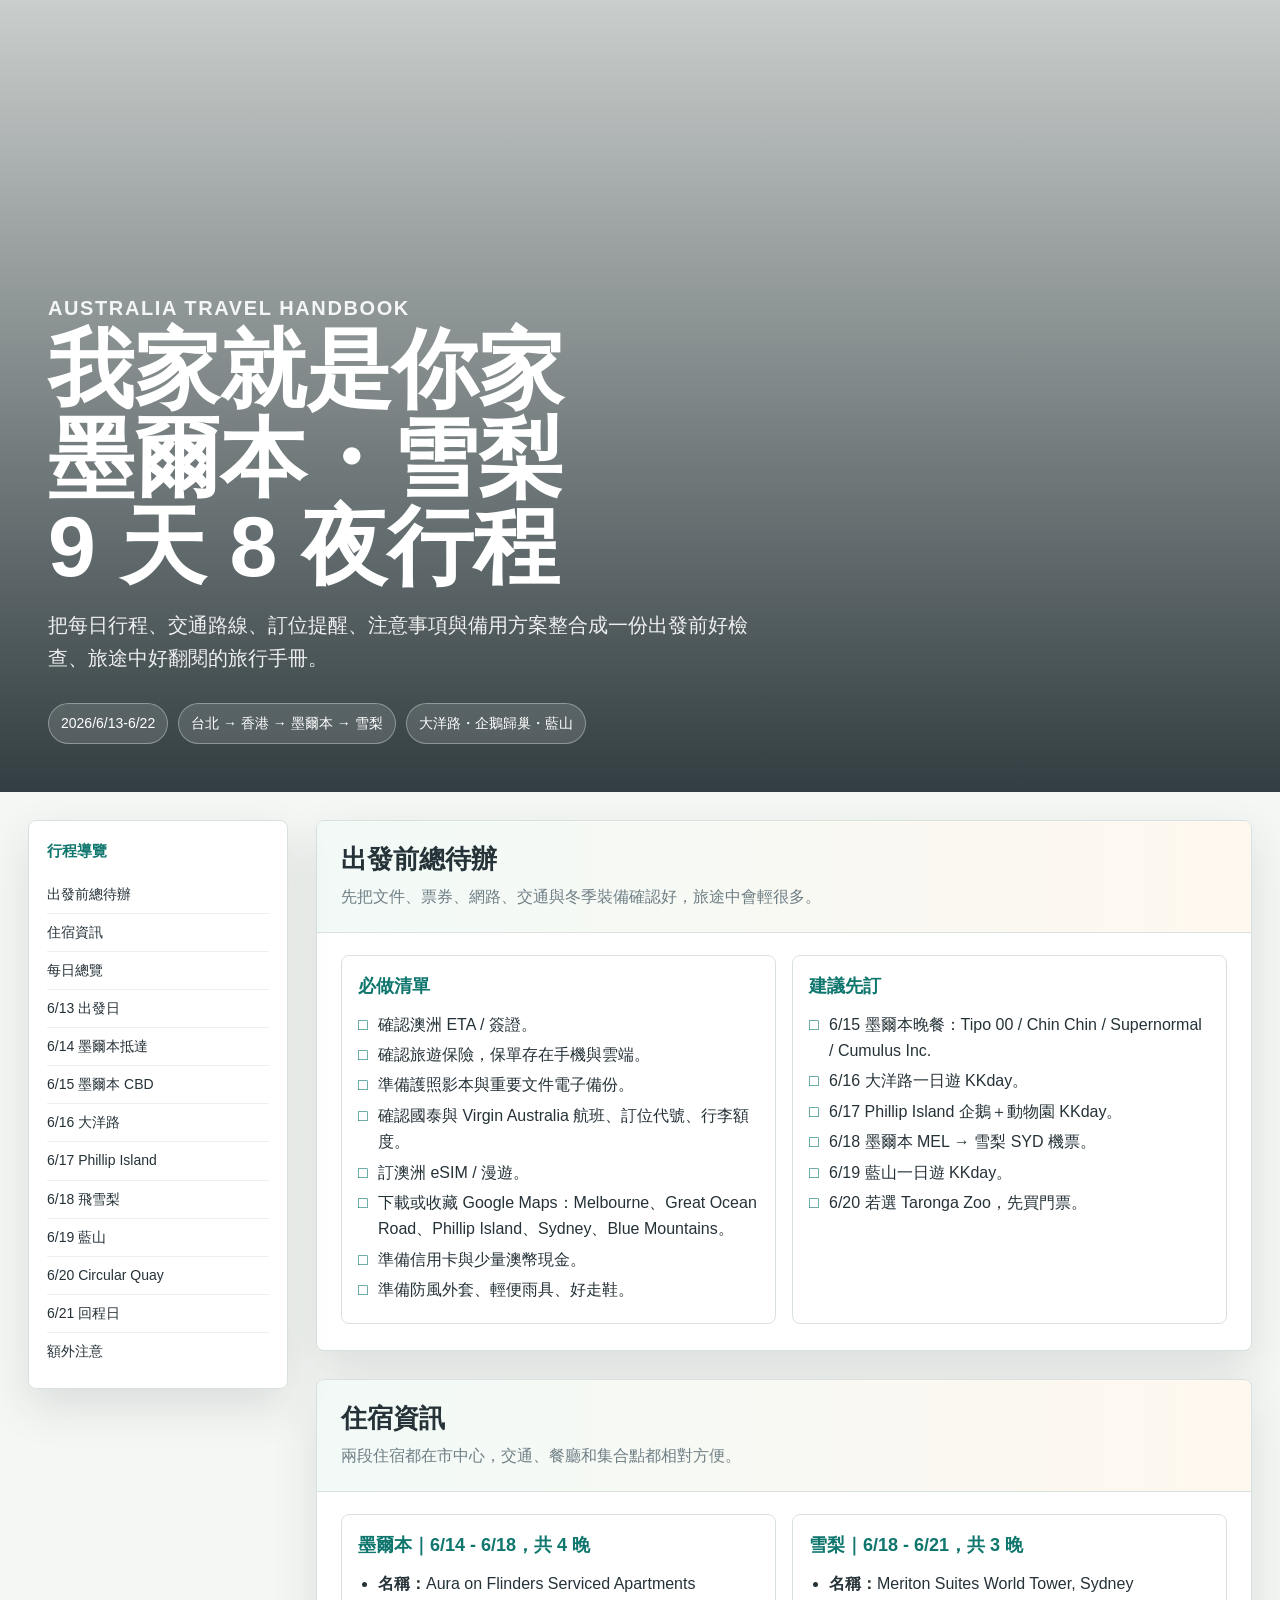
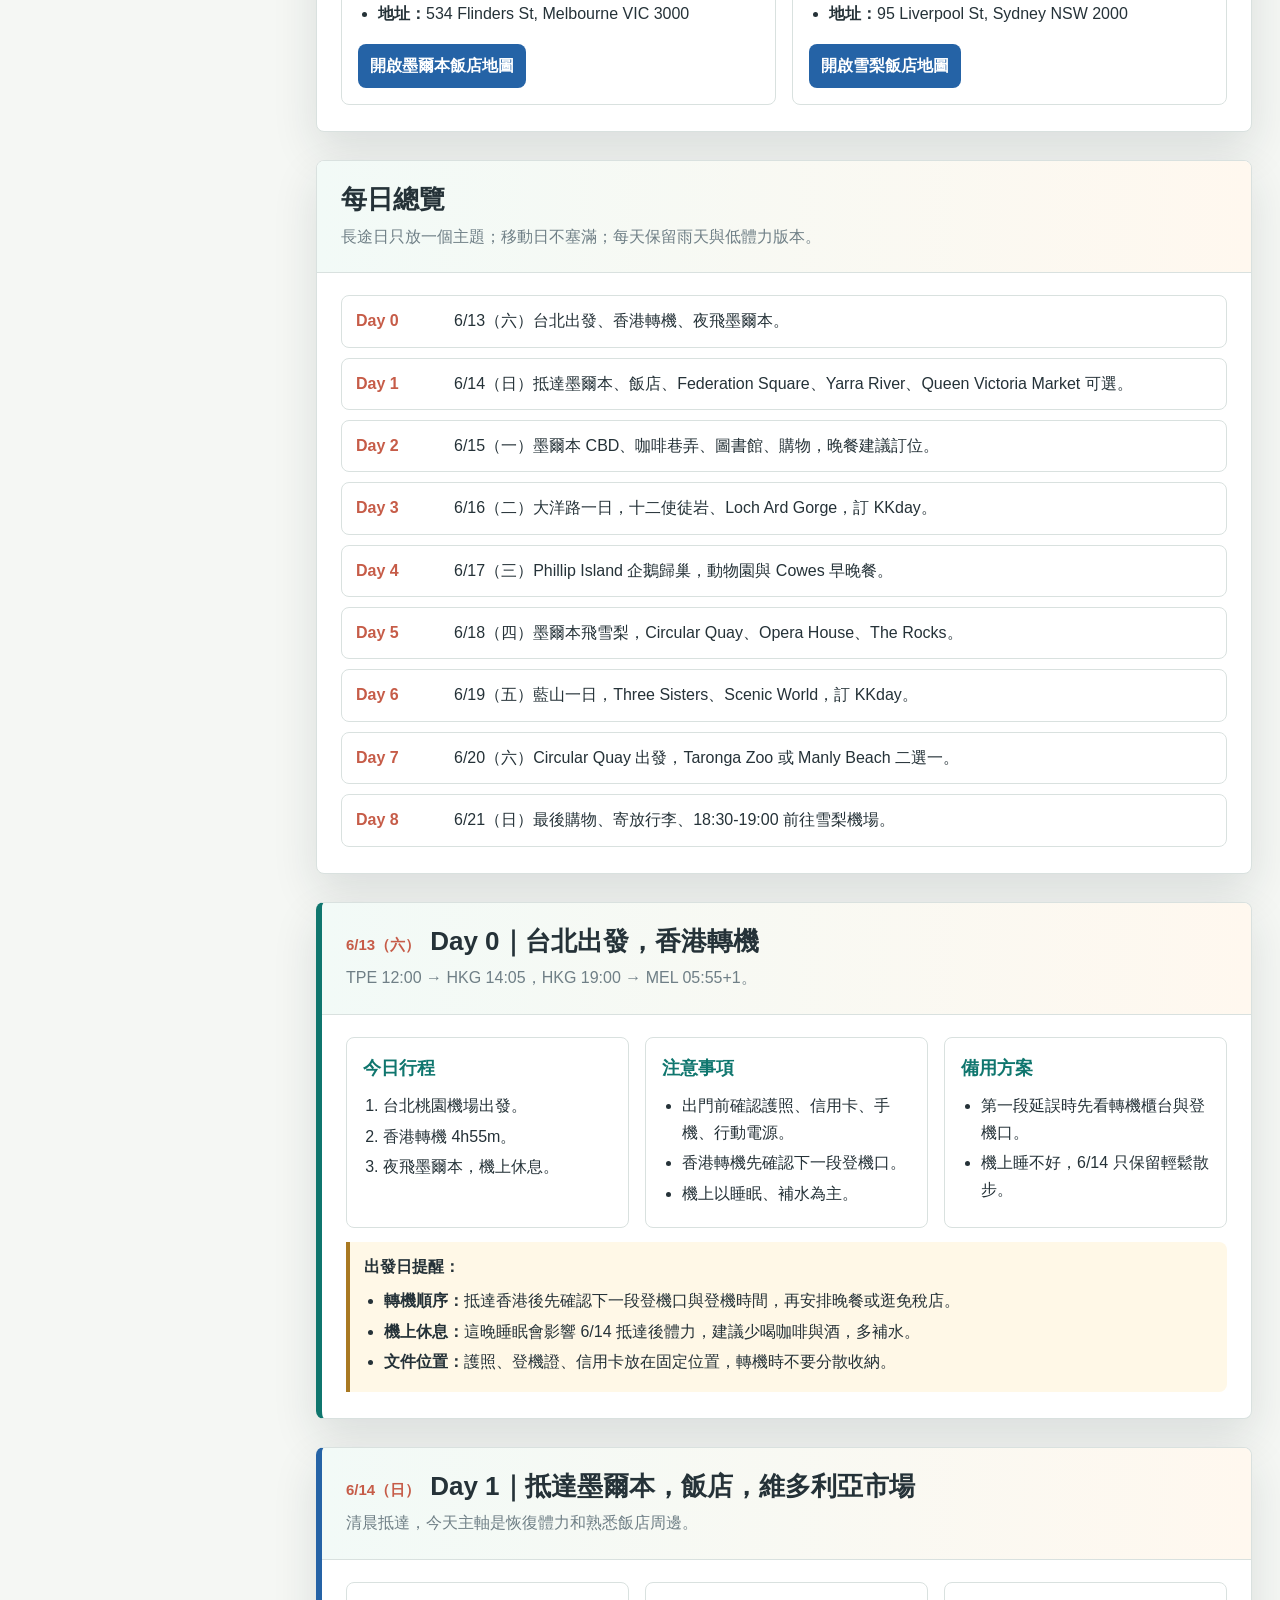
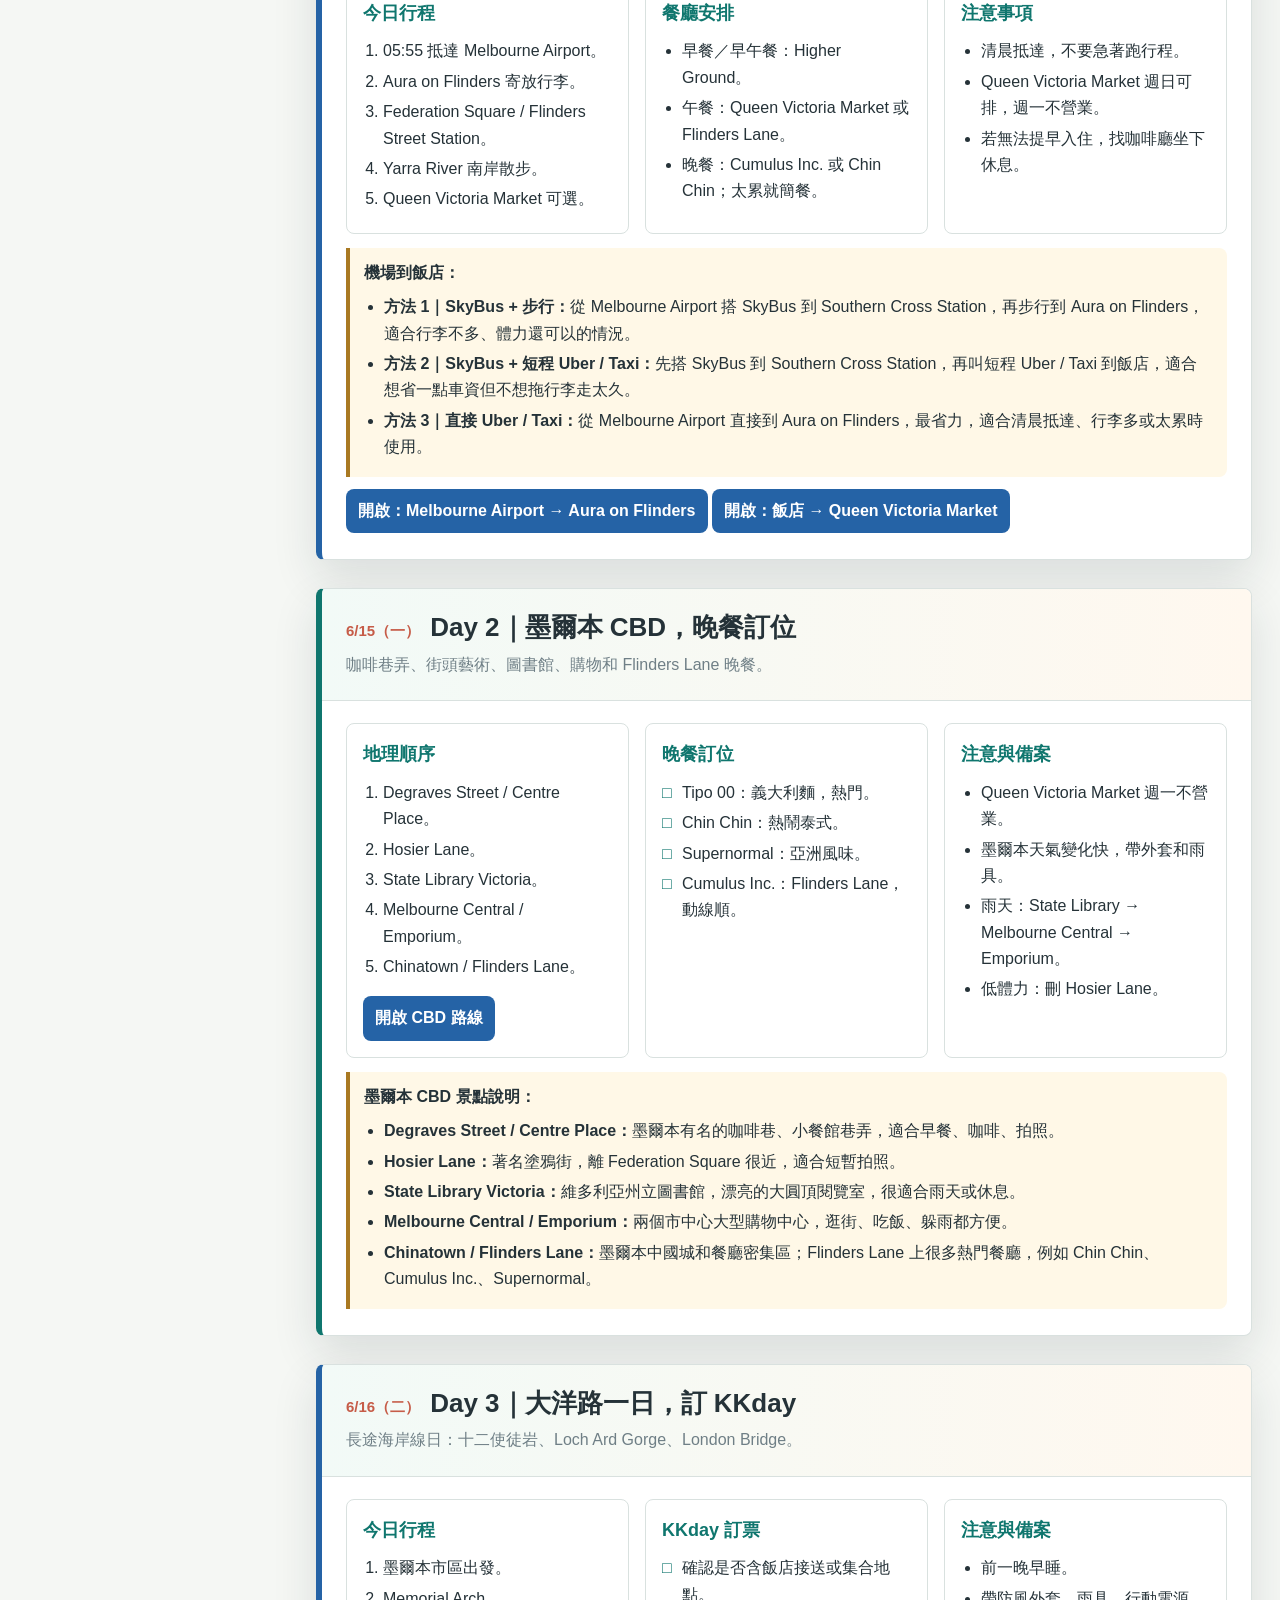
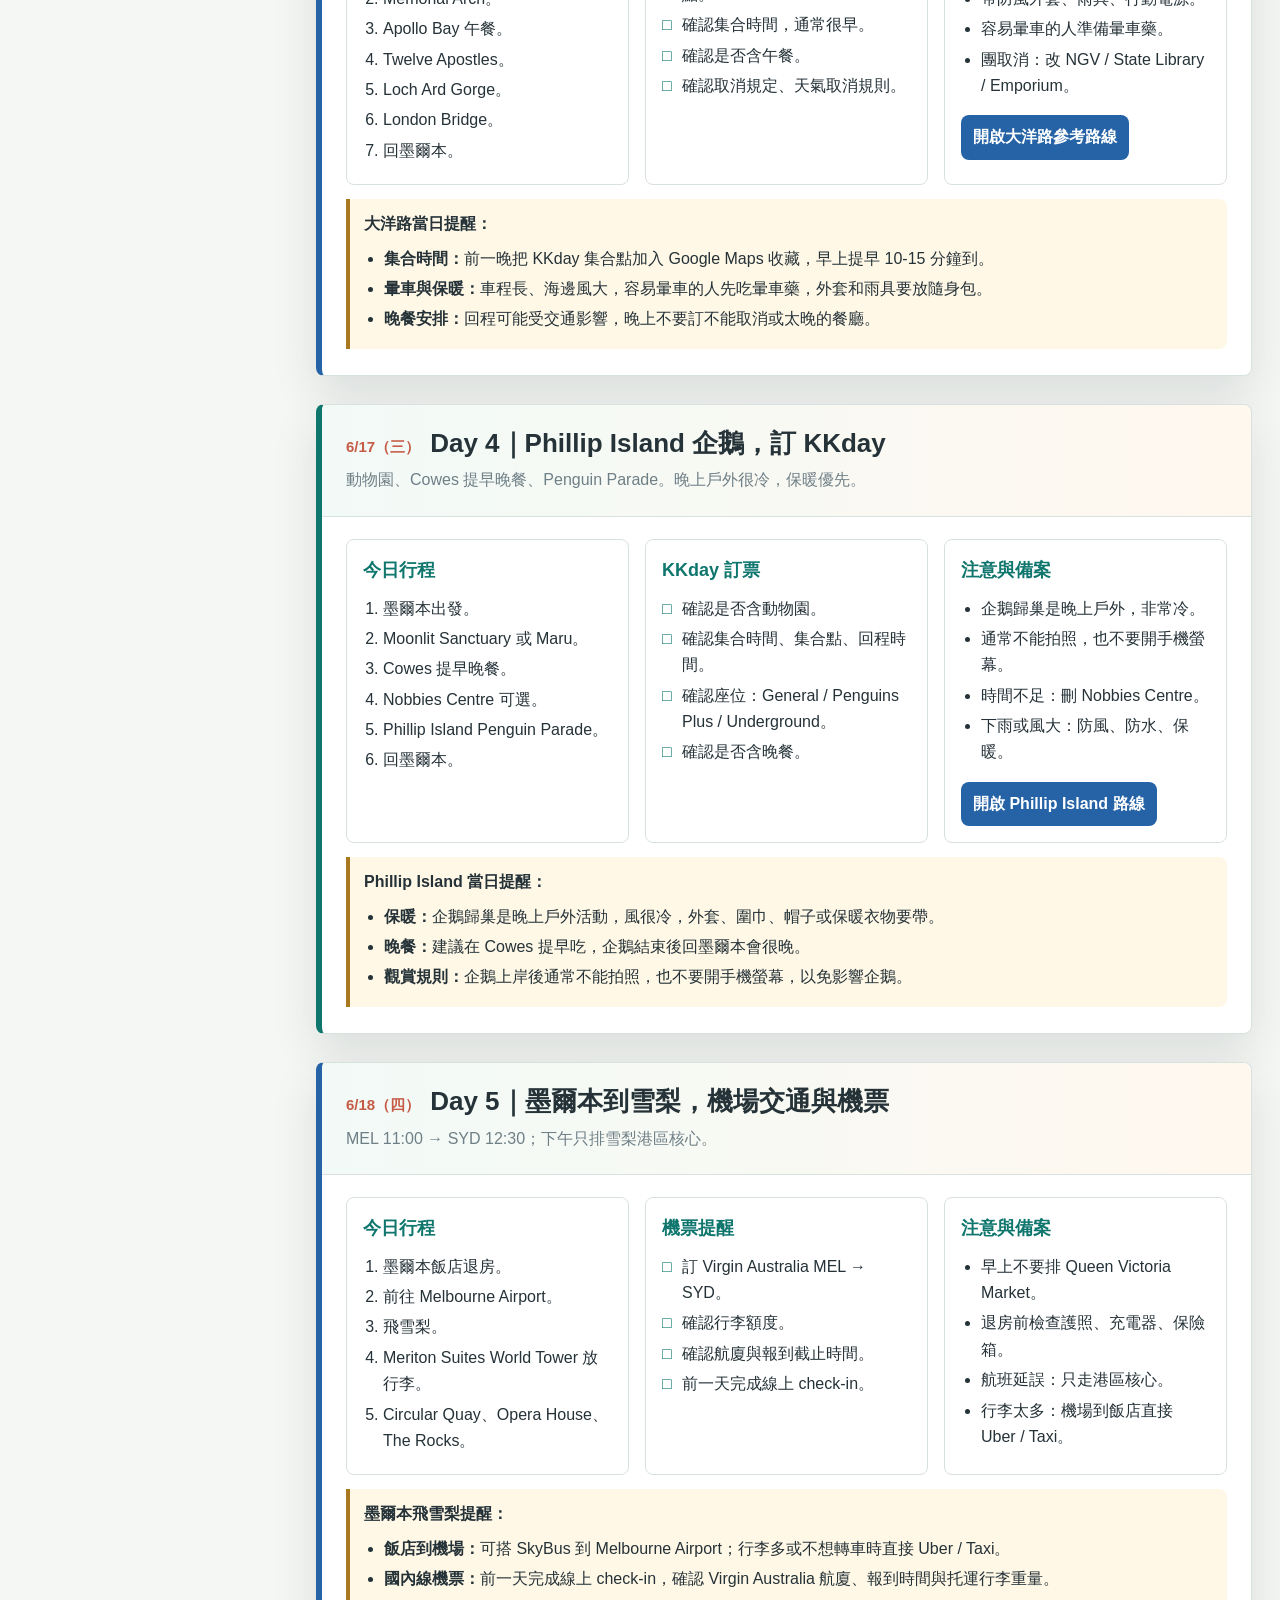
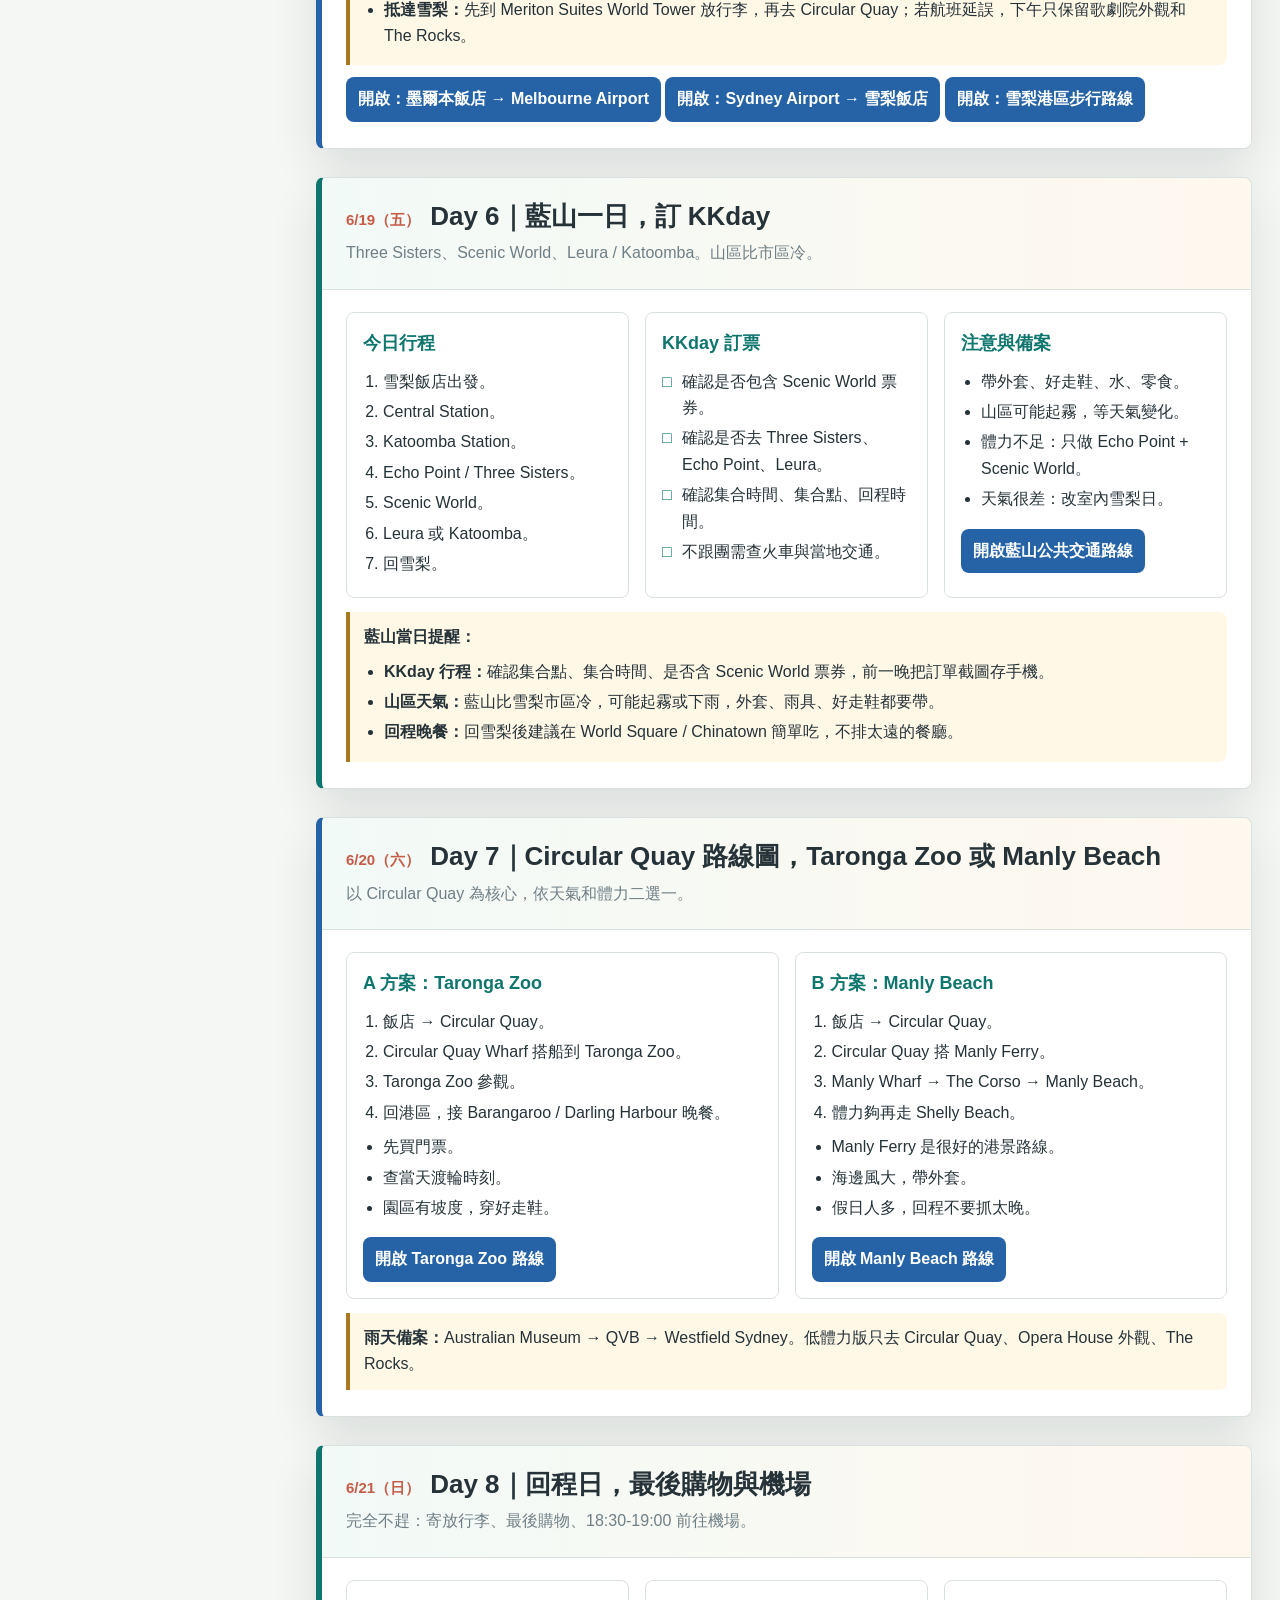
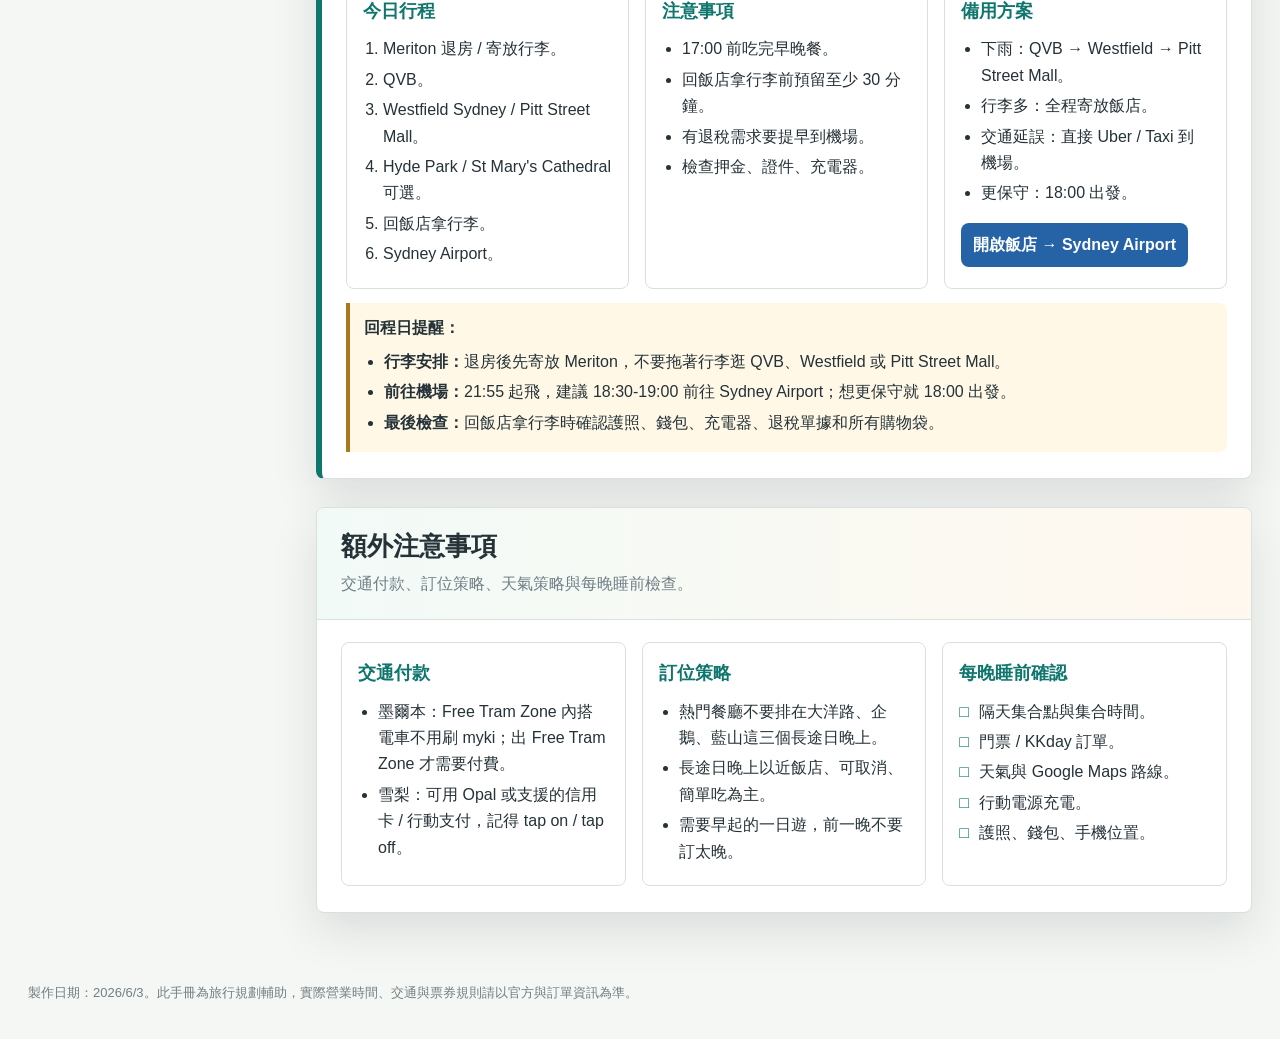
==== commit 4c9b9d3e: "w" ====
--- a/index.html
+++ b/index.html
@@ -1,232 +1,601 @@
-<!DOCTYPE html>
+<!doctype html>
 <html lang="zh-Hant">
 <head>
-  <meta charset="UTF-8" />
-  <meta name="viewport" content="width=device-width, initial-scale=1.0" />
-  <title>Excel 線性迴歸預測作業</title>
+  <meta charset="utf-8">
+  <meta name="viewport" content="width=device-width, initial-scale=1">
+  <title>我家就是你家｜墨爾本・雪梨 9 天 8 夜行程</title>
   <style>
+    :root {
+      --ink: #253238;
+      --muted: #6f7f86;
+      --paper: #fffdf8;
+      --panel: #ffffff;
+      --mist: #eef5f1;
+      --line: #d9e1df;
+      --teal: #0f766e;
+      --blue: #2563a6;
+      --coral: #c65c48;
+      --gold: #a97922;
+      --shadow: 0 18px 45px rgba(23, 42, 47, .12);
+      --radius: 8px;
+    }
+
+    * { box-sizing: border-box; }
+
+    html { scroll-behavior: smooth; }
+
     body {
-      font-family: "Microsoft JhengHei", Arial, sans-serif;
-      background: #f4f6f8;
-      color: #222;
-      line-height: 1.8;
       margin: 0;
-      padding: 40px 0;
-    }
-
-    .report {
-      width: 850px;
-      margin: auto;
+      color: var(--ink);
+      background: #f5f7f4;
+      font-family: "Microsoft JhengHei", "PingFang TC", "Noto Sans TC", Arial, sans-serif;
+      line-height: 1.65;
+    }
+
+    a { color: var(--blue); text-decoration: none; }
+    a:hover { text-decoration: underline; }
+
+    .hero {
+      min-height: 88vh;
+      display: grid;
+      align-items: end;
+      padding: 48px;
+      color: white;
+      background:
+        linear-gradient(180deg, rgba(7, 21, 26, .18), rgba(7, 21, 26, .82)),
+        url("https://images.unsplash.com/photo-1545044846-351ba102b6d5?auto=format&fit=crop&w=2200&q=80") center/cover;
+    }
+
+    .hero-inner { max-width: 980px; }
+
+    .eyebrow {
+      margin: 0 0 14px;
+      color: #d6f0e9;
+      font-size: 14px;
+      font-weight: 700;
+      letter-spacing: .08em;
+      text-transform: uppercase;
+    }
+
+    h1 {
+      margin: 0;
+      font-size: clamp(44px, 8vw, 86px);
+      line-height: 1.03;
+      letter-spacing: 0;
+    }
+
+    .hero p {
+      max-width: 720px;
+      margin: 18px 0 0;
+      font-size: 20px;
+      color: rgba(255, 255, 255, .9);
+    }
+
+    .hero-meta {
+      display: flex;
+      flex-wrap: wrap;
+      gap: 10px;
+      margin-top: 28px;
+    }
+
+    .pill {
+      border: 1px solid rgba(255, 255, 255, .34);
+      background: rgba(255, 255, 255, .13);
+      padding: 8px 12px;
+      border-radius: 999px;
+      backdrop-filter: blur(8px);
+      font-size: 14px;
+    }
+
+    .layout {
+      display: grid;
+      grid-template-columns: 260px minmax(0, 1fr);
+      gap: 28px;
+      max-width: 1280px;
+      margin: 0 auto;
+      padding: 28px;
+    }
+
+    nav {
+      position: sticky;
+      top: 18px;
+      align-self: start;
+      background: var(--panel);
+      border: 1px solid var(--line);
+      border-radius: var(--radius);
+      box-shadow: var(--shadow);
+      padding: 18px;
+    }
+
+    nav h2 {
+      margin: 0 0 12px;
+      font-size: 15px;
+      color: var(--teal);
+    }
+
+    nav a {
+      display: block;
+      padding: 7px 0;
+      color: var(--ink);
+      font-size: 14px;
+      border-bottom: 1px solid #edf0ef;
+    }
+
+    nav a:last-child { border-bottom: 0; }
+
+    main { min-width: 0; }
+
+    section {
+      margin-bottom: 28px;
+      background: var(--panel);
+      border: 1px solid var(--line);
+      border-radius: var(--radius);
+      box-shadow: var(--shadow);
+      overflow: hidden;
+    }
+
+    .section-head {
+      padding: 22px 24px;
+      background: linear-gradient(90deg, #f2faf7, #fff8ef);
+      border-bottom: 1px solid var(--line);
+    }
+
+    .section-head h2 {
+      margin: 0;
+      font-size: 26px;
+      line-height: 1.25;
+    }
+
+    .section-head p {
+      margin: 8px 0 0;
+      color: var(--muted);
+    }
+
+    .content { padding: 22px 24px 26px; }
+
+    .grid {
+      display: grid;
+      grid-template-columns: repeat(2, minmax(0, 1fr));
+      gap: 16px;
+    }
+
+    .grid.three { grid-template-columns: repeat(3, minmax(0, 1fr)); }
+
+    .box {
+      border: 1px solid var(--line);
+      border-radius: var(--radius);
       background: #fff;
-      padding: 48px 60px;
-      border-radius: 12px;
-      box-shadow: 0 6px 20px rgba(0,0,0,0.12);
-    }
-
-    .cover {
-      text-align: center;
-      border-bottom: 3px solid #2f5f9f;
-      padding-bottom: 28px;
-      margin-bottom: 36px;
-    }
-
-    .cover h1 {
-      color: #2f5f9f;
-      font-size: 32px;
-      margin-bottom: 12px;
-    }
-
-    .info {
-      margin-top: 24px;
-      text-align: left;
-      display: inline-block;
+      padding: 16px;
+    }
+
+    .box h3 {
+      margin: 0 0 10px;
+      color: var(--teal);
       font-size: 18px;
     }
 
-    h2 {
-      color: #2f5f9f;
-      border-left: 6px solid #2f5f9f;
-      padding-left: 12px;
-      margin-top: 36px;
+    ul, ol { margin: 8px 0 0; padding-left: 1.25em; }
+    li { margin: 4px 0; }
+
+    .timeline {
+      display: grid;
+      gap: 10px;
+    }
+
+    .timeline-row {
+      display: grid;
+      grid-template-columns: 84px 1fr;
+      gap: 14px;
+      align-items: start;
+      padding: 12px 14px;
+      border: 1px solid var(--line);
+      border-radius: var(--radius);
+      background: #fff;
+    }
+
+    .day-tag {
+      color: var(--coral);
+      font-weight: 800;
+      white-space: nowrap;
+    }
+
+    .day {
+      border-left: 6px solid var(--teal);
+    }
+
+    .day:nth-of-type(odd) { border-left-color: var(--blue); }
+
+    .day-title {
+      display: flex;
+      flex-wrap: wrap;
+      gap: 10px;
+      align-items: baseline;
+    }
+
+    .day-title .date {
+      color: var(--coral);
+      font-weight: 800;
+      font-size: 15px;
+    }
+
+    .map-link {
+      display: inline-flex;
+      align-items: center;
+      gap: 8px;
+      margin-top: 12px;
+      padding: 9px 12px;
+      border-radius: var(--radius);
+      color: white;
+      background: var(--blue);
+      font-weight: 700;
+    }
+
+    .map-link:hover { text-decoration: none; background: #1d4f86; }
+
+    .note {
+      border-left: 4px solid var(--gold);
+      background: #fff8e7;
+      padding: 12px 14px;
+      border-radius: 0 var(--radius) var(--radius) 0;
+      margin-top: 14px;
     }
 
     table {
       width: 100%;
       border-collapse: collapse;
-      margin: 18px 0;
-      font-size: 18px;
+      overflow: hidden;
+      border-radius: var(--radius);
+      background: white;
+    }
+
+    th, td {
+      padding: 11px 12px;
+      border-bottom: 1px solid var(--line);
+      text-align: left;
+      vertical-align: top;
     }
 
     th {
-      background: #2f5f9f;
-      color: white;
-    }
-
-    th, td {
-      border: 1px solid #999;
-      padding: 10px;
-      text-align: center;
-    }
-
-    .formula {
-      background: #f0f4ff;
-      border-left: 5px solid #2f5f9f;
-      padding: 14px 18px;
-      margin: 14px 0;
-      font-size: 18px;
-    }
-
-    code {
-      background: #eee;
-      padding: 3px 6px;
-      border-radius: 4px;
-      font-size: 16px;
-    }
-
-    .answer {
-      background: #fff8e1;
-      border: 2px solid #f0c14b;
-      padding: 18px;
-      border-radius: 8px;
-      font-size: 20px;
-      font-weight: bold;
-      text-align: center;
-      margin-top: 20px;
-    }
-
-    .conclusion {
-      background: #eef8f0;
-      border-left: 6px solid #4caf50;
-      padding: 16px 20px;
-      margin-top: 18px;
+      color: var(--teal);
+      background: #edf7f4;
+      font-size: 14px;
+    }
+
+    tr:last-child td { border-bottom: 0; }
+
+    .checklist li { list-style: none; position: relative; }
+    .checklist li::before {
+      content: "□";
+      position: absolute;
+      left: -1.25em;
+      color: var(--teal);
+      font-weight: 800;
+    }
+
+    .small { color: var(--muted); font-size: 14px; }
+
+    footer {
+      max-width: 1280px;
+      margin: 0 auto 36px;
+      padding: 0 28px;
+      color: var(--muted);
+      font-size: 13px;
+    }
+
+    @media (max-width: 900px) {
+      .hero { min-height: 72vh; padding: 30px 22px; }
+      .layout { display: block; padding: 18px; }
+      nav { position: static; margin-bottom: 18px; }
+      .grid, .grid.three { grid-template-columns: 1fr; }
+      .timeline-row { grid-template-columns: 1fr; gap: 4px; }
+      .section-head, .content { padding-left: 18px; padding-right: 18px; }
     }
 
     @media print {
-      body {
-        background: white;
-        padding: 0;
-      }
-      .report {
-        box-shadow: none;
-        width: auto;
-        border-radius: 0;
-      }
+      body { background: white; }
+      .hero { min-height: auto; padding: 36px; color: var(--ink); background: white; border-bottom: 2px solid var(--line); }
+      .hero p, .eyebrow { color: var(--muted); }
+      .pill { color: var(--ink); border-color: var(--line); background: white; }
+      .layout { display: block; padding: 0; max-width: none; }
+      nav { display: none; }
+      section { box-shadow: none; border-left: 0; border-right: 0; border-radius: 0; break-inside: avoid; }
+      .map-link { color: var(--blue); background: transparent; padding: 0; }
     }
   </style>
 </head>
-
 <body>
-  <div class="report">
-    <div class="cover">
-      <h1>Excel 線性迴歸預測作業</h1>
-      <p>雨傘店銷售量預測分析</p>
-      <div class="info">
-        <p>姓名：蔡景旭</p>
-        <p>學號：__________________</p>
-        <p>日期：__________________</p>
+  <header class="hero">
+    <div class="hero-inner">
+      <p class="eyebrow">Australia Travel Handbook</p>
+      <h1>我家就是你家<br>墨爾本・雪梨<br>9 天 8 夜行程</h1>
+      <p>把每日行程、交通路線、訂位提醒、注意事項與備用方案整合成一份出發前好檢查、旅途中好翻閱的旅行手冊。</p>
+      <div class="hero-meta">
+        <span class="pill">2026/6/13-6/22</span>
+        <span class="pill">台北 → 香港 → 墨爾本 → 雪梨</span>
+        <span class="pill">大洋路・企鵝歸巢・藍山</span>
       </div>
     </div>
-
-    <h2>一、作業目的</h2>
-    <p>
-      本作業使用 Excel 進行線性迴歸分析，根據雨傘店三個月的下雨天數與銷售數量，
-      計算斜率、截距、R²，並預測七月份下雨 16 天時的雨傘銷售數量。
-    </p>
-
-    <h2>二、原始資料</h2>
-    <table>
-      <tr>
-        <th>月份</th>
-        <th>下雨天數 X</th>
-        <th>銷售數量 Y</th>
-      </tr>
-      <tr>
-        <td>四月</td>
-        <td>3</td>
-        <td>8</td>
-      </tr>
-      <tr>
-        <td>五月</td>
-        <td>5</td>
-        <td>12</td>
-      </tr>
-      <tr>
-        <td>六月</td>
-        <td>8</td>
-        <td>18</td>
-      </tr>
-    </table>
-
-    <h2>三、Excel 計算公式</h2>
-    <div class="formula">
-      斜率 Slope：<code>=SLOPE(B2:B4,A2:A4)</code>
-    </div>
-    <div class="formula">
-      截距 Intercept：<code>=INTERCEPT(B2:B4,A2:A4)</code>
-    </div>
-    <div class="formula">
-      決定係數 R²：<code>=RSQ(B2:B4,A2:A4)</code>
-    </div>
-    <div class="formula">
-      七月預測：<code>=FORECAST.LINEAR(16,B2:B4,A2:A4)</code>
-    </div>
-
-    <h2>四、計算結果</h2>
-    <table>
-      <tr>
-        <th>項目</th>
-        <th>結果</th>
-      </tr>
-      <tr>
-        <td>斜率 Slope</td>
-        <td>2</td>
-      </tr>
-      <tr>
-        <td>截距 Intercept</td>
-        <td>2</td>
-      </tr>
-      <tr>
-        <td>R²</td>
-        <td>1</td>
-      </tr>
-    </table>
-
-    <p>
-      因此可得到線性迴歸方程式：
-    </p>
-
-    <div class="answer">
-      Y = 2X + 2
-    </div>
-
-    <h2>五、七月份銷售量預測</h2>
-    <p>
-      題目假設七月份下雨天數為 16 天，因此將 X = 16 代入迴歸方程式：
-    </p>
-
-    <div class="formula">
-      Y = 2 × 16 + 2
-    </div>
-
-    <div class="formula">
-      Y = 32 + 2 = 34
-    </div>
-
-    <div class="answer">
-      七月份預測銷售數量：34 把
-    </div>
-
-    <h2>六、結論</h2>
-    <div class="conclusion">
-      <p>
-        由本次分析結果可知，下雨天數與雨傘銷售量呈現完全正相關。
-        斜率為 2，代表每增加 1 天下雨，平均銷售數量會增加 2 把雨傘。
-        R² 為 1，表示此線性迴歸模型與原始資料完全吻合。
-      </p>
-      <p>
-        因此，若七月份下雨天數為 16 天，預測雨傘銷售數量為 34 把。
-      </p>
-    </div>
+  </header>
+
+  <div class="layout">
+    <nav aria-label="章節導覽">
+      <h2>行程導覽</h2>
+      <a href="#todo">出發前總待辦</a>
+      <a href="#hotels">住宿資訊</a>
+      <a href="#overview">每日總覽</a>
+      <a href="#day0">6/13 出發日</a>
+      <a href="#day1">6/14 墨爾本抵達</a>
+      <a href="#day2">6/15 墨爾本 CBD</a>
+      <a href="#day3">6/16 大洋路</a>
+      <a href="#day4">6/17 Phillip Island</a>
+      <a href="#day5">6/18 飛雪梨</a>
+      <a href="#day6">6/19 藍山</a>
+      <a href="#day7">6/20 Circular Quay</a>
+      <a href="#day8">6/21 回程日</a>
+      <a href="#extras">額外注意</a>
+    </nav>
+
+    <main>
+      <section id="todo">
+        <div class="section-head">
+          <h2>出發前總待辦</h2>
+          <p>先把文件、票券、網路、交通與冬季裝備確認好，旅途中會輕很多。</p>
+        </div>
+        <div class="content grid">
+          <div class="box">
+            <h3>必做清單</h3>
+            <ul class="checklist">
+              <li>確認澳洲 ETA / 簽證。</li>
+              <li>確認旅遊保險，保單存在手機與雲端。</li>
+              <li>準備護照影本與重要文件電子備份。</li>
+              <li>確認國泰與 Virgin Australia 航班、訂位代號、行李額度。</li>
+              <li>訂澳洲 eSIM / 漫遊。</li>
+              <li>下載或收藏 Google Maps：Melbourne、Great Ocean Road、Phillip Island、Sydney、Blue Mountains。</li>
+              <li>準備信用卡與少量澳幣現金。</li>
+              <li>準備防風外套、輕便雨具、好走鞋。</li>
+            </ul>
+          </div>
+          <div class="box">
+            <h3>建議先訂</h3>
+            <ul class="checklist">
+              <li>6/15 墨爾本晚餐：Tipo 00 / Chin Chin / Supernormal / Cumulus Inc.</li>
+              <li>6/16 大洋路一日遊 KKday。</li>
+              <li>6/17 Phillip Island 企鵝＋動物園 KKday。</li>
+              <li>6/18 墨爾本 MEL → 雪梨 SYD 機票。</li>
+              <li>6/19 藍山一日遊 KKday。</li>
+              <li>6/20 若選 Taronga Zoo，先買門票。</li>
+            </ul>
+          </div>
+        </div>
+      </section>
+
+      <section id="hotels">
+        <div class="section-head">
+          <h2>住宿資訊</h2>
+          <p>兩段住宿都在市中心，交通、餐廳和集合點都相對方便。</p>
+        </div>
+        <div class="content grid">
+          <div class="box">
+            <h3>墨爾本｜6/14 - 6/18，共 4 晚</h3>
+            <ul>
+              <li><strong>名稱：</strong>Aura on Flinders Serviced Apartments</li>
+              <li><strong>地址：</strong>534 Flinders St, Melbourne VIC 3000</li>
+            </ul>
+            <a class="map-link" href="https://www.google.com/maps/search/?api=1&query=Aura+on+Flinders+Serviced+Apartments+534+Flinders+St+Melbourne+VIC+3000" target="_blank" rel="noreferrer">開啟墨爾本飯店地圖</a>
+          </div>
+          <div class="box">
+            <h3>雪梨｜6/18 - 6/21，共 3 晚</h3>
+            <ul>
+              <li><strong>名稱：</strong>Meriton Suites World Tower, Sydney</li>
+              <li><strong>地址：</strong>95 Liverpool St, Sydney NSW 2000</li>
+            </ul>
+            <a class="map-link" href="https://www.google.com/maps/search/?api=1&query=Meriton+Suites+World+Tower+Sydney+95+Liverpool+St+Sydney+NSW+2000" target="_blank" rel="noreferrer">開啟雪梨飯店地圖</a>
+          </div>
+        </div>
+      </section>
+
+      <section id="overview">
+        <div class="section-head">
+          <h2>每日總覽</h2>
+          <p>長途日只放一個主題；移動日不塞滿；每天保留雨天與低體力版本。</p>
+        </div>
+        <div class="content">
+          <div class="timeline">
+            <div class="timeline-row"><div class="day-tag">Day 0</div><div>6/13（六）台北出發、香港轉機、夜飛墨爾本。</div></div>
+            <div class="timeline-row"><div class="day-tag">Day 1</div><div>6/14（日）抵達墨爾本、飯店、Federation Square、Yarra River、Queen Victoria Market 可選。</div></div>
+            <div class="timeline-row"><div class="day-tag">Day 2</div><div>6/15（一）墨爾本 CBD、咖啡巷弄、圖書館、購物，晚餐建議訂位。</div></div>
+            <div class="timeline-row"><div class="day-tag">Day 3</div><div>6/16（二）大洋路一日，十二使徒岩、Loch Ard Gorge，訂 KKday。</div></div>
+            <div class="timeline-row"><div class="day-tag">Day 4</div><div>6/17（三）Phillip Island 企鵝歸巢，動物園與 Cowes 早晚餐。</div></div>
+            <div class="timeline-row"><div class="day-tag">Day 5</div><div>6/18（四）墨爾本飛雪梨，Circular Quay、Opera House、The Rocks。</div></div>
+            <div class="timeline-row"><div class="day-tag">Day 6</div><div>6/19（五）藍山一日，Three Sisters、Scenic World，訂 KKday。</div></div>
+            <div class="timeline-row"><div class="day-tag">Day 7</div><div>6/20（六）Circular Quay 出發，Taronga Zoo 或 Manly Beach 二選一。</div></div>
+            <div class="timeline-row"><div class="day-tag">Day 8</div><div>6/21（日）最後購物、寄放行李、18:30-19:00 前往雪梨機場。</div></div>
+          </div>
+        </div>
+      </section>
+
+      <section class="day" id="day0">
+        <div class="section-head">
+          <div class="day-title"><span class="date">6/13（六）</span><h2>Day 0｜台北出發，香港轉機</h2></div>
+          <p>TPE 12:00 → HKG 14:05，HKG 19:00 → MEL 05:55+1。</p>
+        </div>
+        <div class="content">
+          <div class="grid three">
+            <div class="box"><h3>今日行程</h3><ol><li>台北桃園機場出發。</li><li>香港轉機 4h55m。</li><li>夜飛墨爾本，機上休息。</li></ol></div>
+            <div class="box"><h3>注意事項</h3><ul><li>出門前確認護照、信用卡、手機、行動電源。</li><li>香港轉機先確認下一段登機口。</li><li>機上以睡眠、補水為主。</li></ul></div>
+            <div class="box"><h3>備用方案</h3><ul><li>第一段延誤時先看轉機櫃台與登機口。</li><li>機上睡不好，6/14 只保留輕鬆散步。</li></ul></div>
+          </div>
+          <div class="note"><strong>出發日提醒：</strong><ul><li><strong>轉機順序：</strong>抵達香港後先確認下一段登機口與登機時間，再安排晚餐或逛免稅店。</li><li><strong>機上休息：</strong>這晚睡眠會影響 6/14 抵達後體力，建議少喝咖啡與酒，多補水。</li><li><strong>文件位置：</strong>護照、登機證、信用卡放在固定位置，轉機時不要分散收納。</li></ul></div>
+        </div>
+      </section>
+
+      <section class="day" id="day1">
+        <div class="section-head">
+          <div class="day-title"><span class="date">6/14（日）</span><h2>Day 1｜抵達墨爾本，飯店，維多利亞市場</h2></div>
+          <p>清晨抵達，今天主軸是恢復體力和熟悉飯店周邊。</p>
+        </div>
+        <div class="content">
+          <div class="grid three">
+            <div class="box"><h3>今日行程</h3><ol><li>05:55 抵達 Melbourne Airport。</li><li>Aura on Flinders 寄放行李。</li><li>Federation Square / Flinders Street Station。</li><li>Yarra River 南岸散步。</li><li>Queen Victoria Market 可選。</li></ol></div>
+            <div class="box"><h3>餐廳安排</h3><ul><li>早餐／早午餐：Higher Ground。</li><li>午餐：Queen Victoria Market 或 Flinders Lane。</li><li>晚餐：Cumulus Inc. 或 Chin Chin；太累就簡餐。</li></ul></div>
+            <div class="box"><h3>注意事項</h3><ul><li>清晨抵達，不要急著跑行程。</li><li>Queen Victoria Market 週日可排，週一不營業。</li><li>若無法提早入住，找咖啡廳坐下休息。</li></ul></div>
+          </div>
+          <div class="note"><strong>機場到飯店：</strong><ul><li><strong>方法 1｜SkyBus + 步行：</strong>從 Melbourne Airport 搭 SkyBus 到 Southern Cross Station，再步行到 Aura on Flinders，適合行李不多、體力還可以的情況。</li><li><strong>方法 2｜SkyBus + 短程 Uber / Taxi：</strong>先搭 SkyBus 到 Southern Cross Station，再叫短程 Uber / Taxi 到飯店，適合想省一點車資但不想拖行李走太久。</li><li><strong>方法 3｜直接 Uber / Taxi：</strong>從 Melbourne Airport 直接到 Aura on Flinders，最省力，適合清晨抵達、行李多或太累時使用。</li></ul></div>
+          <a class="map-link" href="https://www.google.com/maps/dir/?api=1&origin=Melbourne+Airport&destination=Aura+on+Flinders+Serviced+Apartments+Melbourne&travelmode=transit" target="_blank" rel="noreferrer">開啟：Melbourne Airport → Aura on Flinders</a>
+          <a class="map-link" href="https://www.google.com/maps/dir/?api=1&origin=Aura+on+Flinders+Serviced+Apartments+Melbourne&destination=Queen+Victoria+Market&travelmode=walking" target="_blank" rel="noreferrer">開啟：飯店 → Queen Victoria Market</a>
+        </div>
+      </section>
+
+      <section class="day" id="day2">
+        <div class="section-head">
+          <div class="day-title"><span class="date">6/15（一）</span><h2>Day 2｜墨爾本 CBD，晚餐訂位</h2></div>
+          <p>咖啡巷弄、街頭藝術、圖書館、購物和 Flinders Lane 晚餐。</p>
+        </div>
+        <div class="content">
+          <div class="grid three">
+            <div class="box"><h3>地理順序</h3><ol><li>Degraves Street / Centre Place。</li><li>Hosier Lane。</li><li>State Library Victoria。</li><li>Melbourne Central / Emporium。</li><li>Chinatown / Flinders Lane。</li></ol><a class="map-link" href="https://www.google.com/maps/dir/?api=1&origin=Aura+on+Flinders+Serviced+Apartments+Melbourne&destination=Aura+on+Flinders+Serviced+Apartments+Melbourne&waypoints=Degraves+Street+Melbourne%7CHosier+Lane+Melbourne%7CState+Library+Victoria%7CMelbourne+Central%7CEmporium+Melbourne%7CChinatown+Melbourne&travelmode=walking" target="_blank" rel="noreferrer">開啟 CBD 路線</a></div>
+            <div class="box"><h3>晚餐訂位</h3><ul class="checklist"><li>Tipo 00：義大利麵，熱門。</li><li>Chin Chin：熱鬧泰式。</li><li>Supernormal：亞洲風味。</li><li>Cumulus Inc.：Flinders Lane，動線順。</li></ul></div>
+            <div class="box"><h3>注意與備案</h3><ul><li>Queen Victoria Market 週一不營業。</li><li>墨爾本天氣變化快，帶外套和雨具。</li><li>雨天：State Library → Melbourne Central → Emporium。</li><li>低體力：刪 Hosier Lane。</li></ul></div>
+          </div>
+          <div class="note"><strong>墨爾本 CBD 景點說明：</strong><ul><li><strong>Degraves Street / Centre Place：</strong>墨爾本有名的咖啡巷、小餐館巷弄，適合早餐、咖啡、拍照。</li><li><strong>Hosier Lane：</strong>著名塗鴉街，離 Federation Square 很近，適合短暫拍照。</li><li><strong>State Library Victoria：</strong>維多利亞州立圖書館，漂亮的大圓頂閱覽室，很適合雨天或休息。</li><li><strong>Melbourne Central / Emporium：</strong>兩個市中心大型購物中心，逛街、吃飯、躲雨都方便。</li><li><strong>Chinatown / Flinders Lane：</strong>墨爾本中國城和餐廳密集區；Flinders Lane 上很多熱門餐廳，例如 Chin Chin、Cumulus Inc.、Supernormal。</li></ul></div>
+        </div>
+      </section>
+
+      <section class="day" id="day3">
+        <div class="section-head">
+          <div class="day-title"><span class="date">6/16（二）</span><h2>Day 3｜大洋路一日，訂 KKday</h2></div>
+          <p>長途海岸線日：十二使徒岩、Loch Ard Gorge、London Bridge。</p>
+        </div>
+        <div class="content">
+          <div class="grid three">
+            <div class="box"><h3>今日行程</h3><ol><li>墨爾本市區出發。</li><li>Memorial Arch。</li><li>Apollo Bay 午餐。</li><li>Twelve Apostles。</li><li>Loch Ard Gorge。</li><li>London Bridge。</li><li>回墨爾本。</li></ol></div>
+            <div class="box"><h3>KKday 訂票</h3><ul class="checklist"><li>確認是否含飯店接送或集合地點。</li><li>確認集合時間，通常很早。</li><li>確認是否含午餐。</li><li>確認取消規定、天氣取消規則。</li></ul></div>
+            <div class="box"><h3>注意與備案</h3><ul><li>前一晚早睡。</li><li>帶防風外套、雨具、行動電源。</li><li>容易暈車的人準備暈車藥。</li><li>團取消：改 NGV / State Library / Emporium。</li></ul><a class="map-link" href="https://www.google.com/maps/dir/?api=1&origin=Aura+on+Flinders+Serviced+Apartments+Melbourne&destination=Aura+on+Flinders+Serviced+Apartments+Melbourne&waypoints=Memorial+Arch+at+Eastern+View%7CApollo+Bay%7CTwelve+Apostles%7CLoch+Ard+Gorge%7CLondon+Bridge+Great+Ocean+Road&travelmode=driving" target="_blank" rel="noreferrer">開啟大洋路參考路線</a></div>
+          </div>
+          <div class="note"><strong>大洋路當日提醒：</strong><ul><li><strong>集合時間：</strong>前一晚把 KKday 集合點加入 Google Maps 收藏，早上提早 10-15 分鐘到。</li><li><strong>暈車與保暖：</strong>車程長、海邊風大，容易暈車的人先吃暈車藥，外套和雨具要放隨身包。</li><li><strong>晚餐安排：</strong>回程可能受交通影響，晚上不要訂不能取消或太晚的餐廳。</li></ul></div>
+        </div>
+      </section>
+
+      <section class="day" id="day4">
+        <div class="section-head">
+          <div class="day-title"><span class="date">6/17（三）</span><h2>Day 4｜Phillip Island 企鵝，訂 KKday</h2></div>
+          <p>動物園、Cowes 提早晚餐、Penguin Parade。晚上戶外很冷，保暖優先。</p>
+        </div>
+        <div class="content">
+          <div class="grid three">
+            <div class="box"><h3>今日行程</h3><ol><li>墨爾本出發。</li><li>Moonlit Sanctuary 或 Maru。</li><li>Cowes 提早晚餐。</li><li>Nobbies Centre 可選。</li><li>Phillip Island Penguin Parade。</li><li>回墨爾本。</li></ol></div>
+            <div class="box"><h3>KKday 訂票</h3><ul class="checklist"><li>確認是否含動物園。</li><li>確認集合時間、集合點、回程時間。</li><li>確認座位：General / Penguins Plus / Underground。</li><li>確認是否含晚餐。</li></ul></div>
+            <div class="box"><h3>注意與備案</h3><ul><li>企鵝歸巢是晚上戶外，非常冷。</li><li>通常不能拍照，也不要開手機螢幕。</li><li>時間不足：刪 Nobbies Centre。</li><li>下雨或風大：防風、防水、保暖。</li></ul><a class="map-link" href="https://www.google.com/maps/dir/?api=1&origin=Aura+on+Flinders+Serviced+Apartments+Melbourne&destination=Aura+on+Flinders+Serviced+Apartments+Melbourne&waypoints=Moonlit+Sanctuary+Wildlife+Conservation+Park%7CCowes+Phillip+Island%7CNobbies+Centre%7CPhillip+Island+Penguin+Parade&travelmode=driving" target="_blank" rel="noreferrer">開啟 Phillip Island 路線</a></div>
+          </div>
+          <div class="note"><strong>Phillip Island 當日提醒：</strong><ul><li><strong>保暖：</strong>企鵝歸巢是晚上戶外活動，風很冷，外套、圍巾、帽子或保暖衣物要帶。</li><li><strong>晚餐：</strong>建議在 Cowes 提早吃，企鵝結束後回墨爾本會很晚。</li><li><strong>觀賞規則：</strong>企鵝上岸後通常不能拍照，也不要開手機螢幕，以免影響企鵝。</li></ul></div>
+        </div>
+      </section>
+
+      <section class="day" id="day5">
+        <div class="section-head">
+          <div class="day-title"><span class="date">6/18（四）</span><h2>Day 5｜墨爾本到雪梨，機場交通與機票</h2></div>
+          <p>MEL 11:00 → SYD 12:30；下午只排雪梨港區核心。</p>
+        </div>
+        <div class="content">
+          <div class="grid three">
+            <div class="box"><h3>今日行程</h3><ol><li>墨爾本飯店退房。</li><li>前往 Melbourne Airport。</li><li>飛雪梨。</li><li>Meriton Suites World Tower 放行李。</li><li>Circular Quay、Opera House、The Rocks。</li></ol></div>
+            <div class="box"><h3>機票提醒</h3><ul class="checklist"><li>訂 Virgin Australia MEL → SYD。</li><li>確認行李額度。</li><li>確認航廈與報到截止時間。</li><li>前一天完成線上 check-in。</li></ul></div>
+            <div class="box"><h3>注意與備案</h3><ul><li>早上不要排 Queen Victoria Market。</li><li>退房前檢查護照、充電器、保險箱。</li><li>航班延誤：只走港區核心。</li><li>行李太多：機場到飯店直接 Uber / Taxi。</li></ul></div>
+          </div>
+          <div class="note"><strong>墨爾本飛雪梨提醒：</strong><ul><li><strong>飯店到機場：</strong>可搭 SkyBus 到 Melbourne Airport；行李多或不想轉車時直接 Uber / Taxi。</li><li><strong>國內線機票：</strong>前一天完成線上 check-in，確認 Virgin Australia 航廈、報到時間與托運行李重量。</li><li><strong>抵達雪梨：</strong>先到 Meriton Suites World Tower 放行李，再去 Circular Quay；若航班延誤，下午只保留歌劇院外觀和 The Rocks。</li></ul></div>
+          <a class="map-link" href="https://www.google.com/maps/dir/?api=1&origin=Aura+on+Flinders+Serviced+Apartments+Melbourne&destination=Melbourne+Airport&travelmode=transit" target="_blank" rel="noreferrer">開啟：墨爾本飯店 → Melbourne Airport</a>
+          <a class="map-link" href="https://www.google.com/maps/dir/?api=1&origin=Sydney+Airport&destination=Meriton+Suites+World+Tower+Sydney&travelmode=transit" target="_blank" rel="noreferrer">開啟：Sydney Airport → 雪梨飯店</a>
+          <a class="map-link" href="https://www.google.com/maps/dir/?api=1&origin=Meriton+Suites+World+Tower+Sydney&destination=Meriton+Suites+World+Tower+Sydney&waypoints=Circular+Quay%7CSydney+Opera+House%7CRoyal+Botanic+Garden+Sydney%7CThe+Rocks+Sydney&travelmode=walking" target="_blank" rel="noreferrer">開啟：雪梨港區步行路線</a>
+        </div>
+      </section>
+
+      <section class="day" id="day6">
+        <div class="section-head">
+          <div class="day-title"><span class="date">6/19（五）</span><h2>Day 6｜藍山一日，訂 KKday</h2></div>
+          <p>Three Sisters、Scenic World、Leura / Katoomba。山區比市區冷。</p>
+        </div>
+        <div class="content">
+          <div class="grid three">
+            <div class="box"><h3>今日行程</h3><ol><li>雪梨飯店出發。</li><li>Central Station。</li><li>Katoomba Station。</li><li>Echo Point / Three Sisters。</li><li>Scenic World。</li><li>Leura 或 Katoomba。</li><li>回雪梨。</li></ol></div>
+            <div class="box"><h3>KKday 訂票</h3><ul class="checklist"><li>確認是否包含 Scenic World 票券。</li><li>確認是否去 Three Sisters、Echo Point、Leura。</li><li>確認集合時間、集合點、回程時間。</li><li>不跟團需查火車與當地交通。</li></ul></div>
+            <div class="box"><h3>注意與備案</h3><ul><li>帶外套、好走鞋、水、零食。</li><li>山區可能起霧，等天氣變化。</li><li>體力不足：只做 Echo Point + Scenic World。</li><li>天氣很差：改室內雪梨日。</li></ul><a class="map-link" href="https://www.google.com/maps/dir/?api=1&origin=Meriton+Suites+World+Tower+Sydney&destination=Meriton+Suites+World+Tower+Sydney&waypoints=Central+Station+Sydney%7CKatoomba+Station%7CEcho+Point+Lookout%7CScenic+World+Blue+Mountains%7CLeura+NSW&travelmode=transit" target="_blank" rel="noreferrer">開啟藍山公共交通路線</a></div>
+          </div>
+          <div class="note"><strong>藍山當日提醒：</strong><ul><li><strong>KKday 行程：</strong>確認集合點、集合時間、是否含 Scenic World 票券，前一晚把訂單截圖存手機。</li><li><strong>山區天氣：</strong>藍山比雪梨市區冷，可能起霧或下雨，外套、雨具、好走鞋都要帶。</li><li><strong>回程晚餐：</strong>回雪梨後建議在 World Square / Chinatown 簡單吃，不排太遠的餐廳。</li></ul></div>
+        </div>
+      </section>
+
+      <section class="day" id="day7">
+        <div class="section-head">
+          <div class="day-title"><span class="date">6/20（六）</span><h2>Day 7｜Circular Quay 路線圖，Taronga Zoo 或 Manly Beach</h2></div>
+          <p>以 Circular Quay 為核心，依天氣和體力二選一。</p>
+        </div>
+        <div class="content">
+          <div class="grid">
+            <div class="box">
+              <h3>A 方案：Taronga Zoo</h3>
+              <ol><li>飯店 → Circular Quay。</li><li>Circular Quay Wharf 搭船到 Taronga Zoo。</li><li>Taronga Zoo 參觀。</li><li>回港區，接 Barangaroo / Darling Harbour 晚餐。</li></ol>
+              <ul><li>先買門票。</li><li>查當天渡輪時刻。</li><li>園區有坡度，穿好走鞋。</li></ul>
+              <a class="map-link" href="https://www.google.com/maps/dir/?api=1&origin=Meriton+Suites+World+Tower+Sydney&destination=Meriton+Suites+World+Tower+Sydney&waypoints=Circular+Quay+Wharf%7CTaronga+Zoo+Sydney%7CBarangaroo+Sydney%7CDarling+Harbour&travelmode=transit" target="_blank" rel="noreferrer">開啟 Taronga Zoo 路線</a>
+            </div>
+            <div class="box">
+              <h3>B 方案：Manly Beach</h3>
+              <ol><li>飯店 → Circular Quay。</li><li>Circular Quay 搭 Manly Ferry。</li><li>Manly Wharf → The Corso → Manly Beach。</li><li>體力夠再走 Shelly Beach。</li></ol>
+              <ul><li>Manly Ferry 是很好的港景路線。</li><li>海邊風大，帶外套。</li><li>假日人多，回程不要抓太晚。</li></ul>
+              <a class="map-link" href="https://www.google.com/maps/dir/?api=1&origin=Meriton+Suites+World+Tower+Sydney&destination=Meriton+Suites+World+Tower+Sydney&waypoints=Circular+Quay+Wharf%7CManly+Wharf%7CThe+Corso+Manly%7CManly+Beach%7CShelly+Beach+Manly&travelmode=transit" target="_blank" rel="noreferrer">開啟 Manly Beach 路線</a>
+            </div>
+          </div>
+          <div class="note"><strong>雨天備案：</strong>Australian Museum → QVB → Westfield Sydney。低體力版只去 Circular Quay、Opera House 外觀、The Rocks。</div>
+        </div>
+      </section>
+
+      <section class="day" id="day8">
+        <div class="section-head">
+          <div class="day-title"><span class="date">6/21（日）</span><h2>Day 8｜回程日，最後購物與機場</h2></div>
+          <p>完全不趕：寄放行李、最後購物、18:30-19:00 前往機場。</p>
+        </div>
+        <div class="content">
+          <div class="grid three">
+            <div class="box"><h3>今日行程</h3><ol><li>Meriton 退房 / 寄放行李。</li><li>QVB。</li><li>Westfield Sydney / Pitt Street Mall。</li><li>Hyde Park / St Mary's Cathedral 可選。</li><li>回飯店拿行李。</li><li>Sydney Airport。</li></ol></div>
+            <div class="box"><h3>注意事項</h3><ul><li>17:00 前吃完早晚餐。</li><li>回飯店拿行李前預留至少 30 分鐘。</li><li>有退稅需求要提早到機場。</li><li>檢查押金、證件、充電器。</li></ul></div>
+            <div class="box"><h3>備用方案</h3><ul><li>下雨：QVB → Westfield → Pitt Street Mall。</li><li>行李多：全程寄放飯店。</li><li>交通延誤：直接 Uber / Taxi 到機場。</li><li>更保守：18:00 出發。</li></ul><a class="map-link" href="https://www.google.com/maps/dir/?api=1&origin=Meriton+Suites+World+Tower+Sydney&destination=Sydney+Airport&travelmode=transit" target="_blank" rel="noreferrer">開啟飯店 → Sydney Airport</a></div>
+          </div>
+          <div class="note"><strong>回程日提醒：</strong><ul><li><strong>行李安排：</strong>退房後先寄放 Meriton，不要拖著行李逛 QVB、Westfield 或 Pitt Street Mall。</li><li><strong>前往機場：</strong>21:55 起飛，建議 18:30-19:00 前往 Sydney Airport；想更保守就 18:00 出發。</li><li><strong>最後檢查：</strong>回飯店拿行李時確認護照、錢包、充電器、退稅單據和所有購物袋。</li></ul></div>
+        </div>
+      </section>
+
+      <section id="extras">
+        <div class="section-head">
+          <h2>額外注意事項</h2>
+          <p>交通付款、訂位策略、天氣策略與每晚睡前檢查。</p>
+        </div>
+        <div class="content grid three">
+          <div class="box">
+            <h3>交通付款</h3>
+            <ul><li>墨爾本：Free Tram Zone 內搭電車不用刷 myki；出 Free Tram Zone 才需要付費。</li><li>雪梨：可用 Opal 或支援的信用卡 / 行動支付，記得 tap on / tap off。</li></ul>
+          </div>
+          <div class="box">
+            <h3>訂位策略</h3>
+            <ul><li>熱門餐廳不要排在大洋路、企鵝、藍山這三個長途日晚上。</li><li>長途日晚上以近飯店、可取消、簡單吃為主。</li><li>需要早起的一日遊，前一晚不要訂太晚。</li></ul>
+          </div>
+          <div class="box">
+            <h3>每晚睡前確認</h3>
+            <ul class="checklist"><li>隔天集合點與集合時間。</li><li>門票 / KKday 訂單。</li><li>天氣與 Google Maps 路線。</li><li>行動電源充電。</li><li>護照、錢包、手機位置。</li></ul>
+          </div>
+        </div>
+      </section>
+    </main>
   </div>
+
+  <footer>
+    <p>製作日期：2026/6/3。此手冊為旅行規劃輔助，實際營業時間、交通與票券規則請以官方與訂單資訊為準。</p>
+  </footer>
 </body>
 </html>
+
+
+
+
+
+
+
+
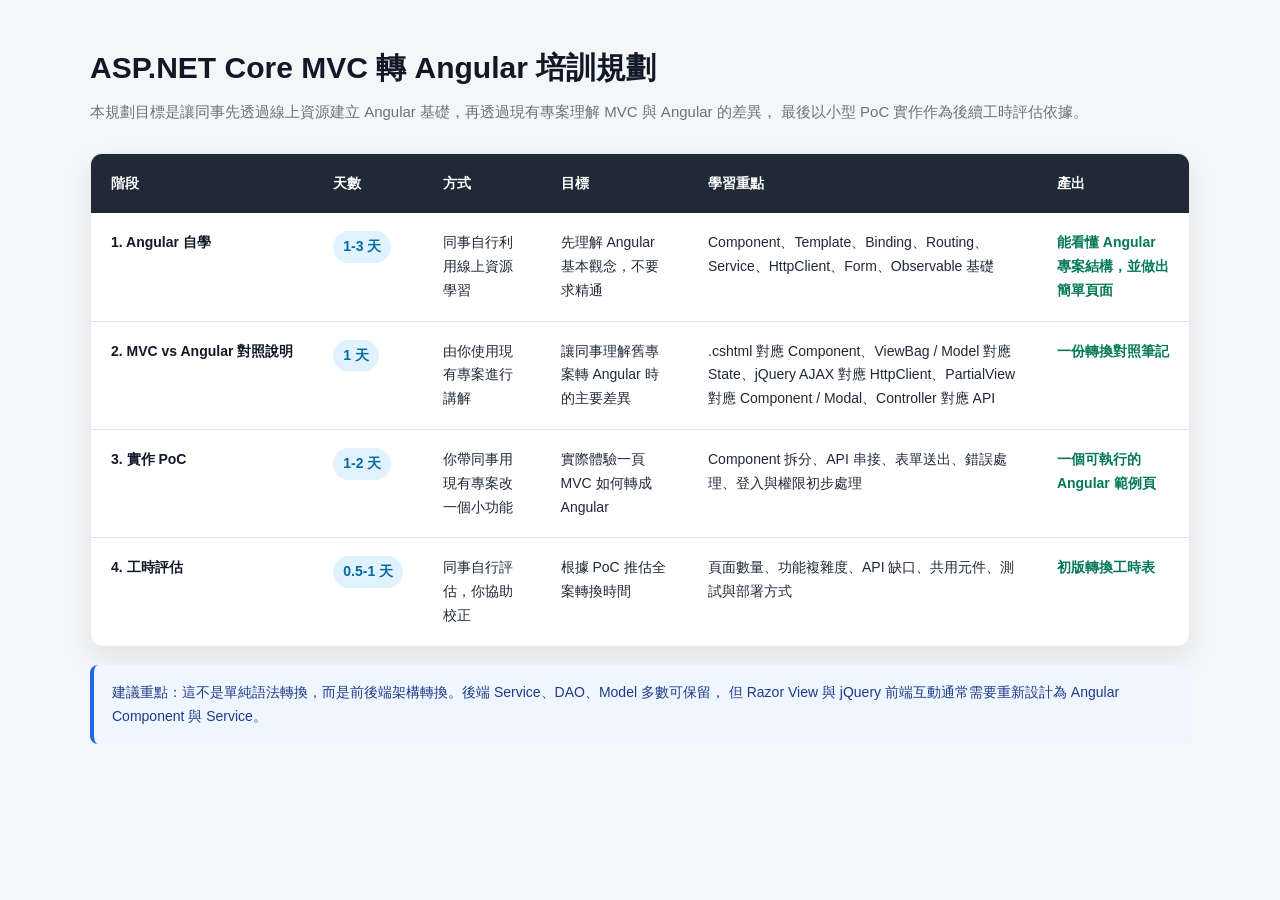
==== commit 46e59b06: "11" ====
--- a/index.html
+++ b/index.html
@@ -1,601 +1,227 @@
-<!doctype html>
+<!DOCTYPE html>
 <html lang="zh-Hant">
 <head>
-  <meta charset="utf-8">
-  <meta name="viewport" content="width=device-width, initial-scale=1">
-  <title>我家就是你家｜墨爾本・雪梨 9 天 8 夜行程</title>
+  <meta charset="UTF-8" />
+  <meta name="viewport" content="width=device-width, initial-scale=1.0" />
+  <title>ASP.NET Core MVC 轉 Angular 培訓規劃</title>
   <style>
-    :root {
-      --ink: #253238;
-      --muted: #6f7f86;
-      --paper: #fffdf8;
-      --panel: #ffffff;
-      --mist: #eef5f1;
-      --line: #d9e1df;
-      --teal: #0f766e;
-      --blue: #2563a6;
-      --coral: #c65c48;
-      --gold: #a97922;
-      --shadow: 0 18px 45px rgba(23, 42, 47, .12);
-      --radius: 8px;
-    }
-
-    * { box-sizing: border-box; }
-
-    html { scroll-behavior: smooth; }
-
     body {
       margin: 0;
-      color: var(--ink);
-      background: #f5f7f4;
-      font-family: "Microsoft JhengHei", "PingFang TC", "Noto Sans TC", Arial, sans-serif;
-      line-height: 1.65;
-    }
-
-    a { color: var(--blue); text-decoration: none; }
-    a:hover { text-decoration: underline; }
-
-    .hero {
-      min-height: 88vh;
-      display: grid;
-      align-items: end;
-      padding: 48px;
-      color: white;
-      background:
-        linear-gradient(180deg, rgba(7, 21, 26, .18), rgba(7, 21, 26, .82)),
-        url("https://images.unsplash.com/photo-1545044846-351ba102b6d5?auto=format&fit=crop&w=2200&q=80") center/cover;
-    }
-
-    .hero-inner { max-width: 980px; }
-
-    .eyebrow {
-      margin: 0 0 14px;
-      color: #d6f0e9;
-      font-size: 14px;
-      font-weight: 700;
-      letter-spacing: .08em;
-      text-transform: uppercase;
-    }
-
-    h1 {
+      font-family: "Microsoft JhengHei", Arial, sans-serif;
+      background: #f4f6f8;
+      color: #1f2937;
+    }
+
+    .container {
+      max-width: 1100px;
+      margin: 48px auto;
+      padding: 0 24px;
+    }
+
+    .header {
+      margin-bottom: 28px;
+    }
+
+    .header h1 {
+      margin: 0 0 10px;
+      font-size: 30px;
+      color: #111827;
+    }
+
+    .header p {
       margin: 0;
-      font-size: clamp(44px, 8vw, 86px);
-      line-height: 1.03;
-      letter-spacing: 0;
-    }
-
-    .hero p {
-      max-width: 720px;
-      margin: 18px 0 0;
-      font-size: 20px;
-      color: rgba(255, 255, 255, .9);
-    }
-
-    .hero-meta {
-      display: flex;
-      flex-wrap: wrap;
-      gap: 10px;
-      margin-top: 28px;
-    }
-
-    .pill {
-      border: 1px solid rgba(255, 255, 255, .34);
-      background: rgba(255, 255, 255, .13);
-      padding: 8px 12px;
-      border-radius: 999px;
-      backdrop-filter: blur(8px);
-      font-size: 14px;
-    }
-
-    .layout {
-      display: grid;
-      grid-template-columns: 260px minmax(0, 1fr);
-      gap: 28px;
-      max-width: 1280px;
-      margin: 0 auto;
-      padding: 28px;
-    }
-
-    nav {
-      position: sticky;
-      top: 18px;
-      align-self: start;
-      background: var(--panel);
-      border: 1px solid var(--line);
-      border-radius: var(--radius);
-      box-shadow: var(--shadow);
-      padding: 18px;
-    }
-
-    nav h2 {
-      margin: 0 0 12px;
       font-size: 15px;
-      color: var(--teal);
-    }
-
-    nav a {
-      display: block;
-      padding: 7px 0;
-      color: var(--ink);
-      font-size: 14px;
-      border-bottom: 1px solid #edf0ef;
-    }
-
-    nav a:last-child { border-bottom: 0; }
-
-    main { min-width: 0; }
-
-    section {
-      margin-bottom: 28px;
-      background: var(--panel);
-      border: 1px solid var(--line);
-      border-radius: var(--radius);
-      box-shadow: var(--shadow);
+      color: #6b7280;
+      line-height: 1.7;
+    }
+
+    .card {
+      background: #ffffff;
+      border: 1px solid #e5e7eb;
+      border-radius: 12px;
+      box-shadow: 0 12px 30px rgba(15, 23, 42, 0.08);
       overflow: hidden;
-    }
-
-    .section-head {
-      padding: 22px 24px;
-      background: linear-gradient(90deg, #f2faf7, #fff8ef);
-      border-bottom: 1px solid var(--line);
-    }
-
-    .section-head h2 {
-      margin: 0;
-      font-size: 26px;
-      line-height: 1.25;
-    }
-
-    .section-head p {
-      margin: 8px 0 0;
-      color: var(--muted);
-    }
-
-    .content { padding: 22px 24px 26px; }
-
-    .grid {
-      display: grid;
-      grid-template-columns: repeat(2, minmax(0, 1fr));
-      gap: 16px;
-    }
-
-    .grid.three { grid-template-columns: repeat(3, minmax(0, 1fr)); }
-
-    .box {
-      border: 1px solid var(--line);
-      border-radius: var(--radius);
-      background: #fff;
-      padding: 16px;
-    }
-
-    .box h3 {
-      margin: 0 0 10px;
-      color: var(--teal);
-      font-size: 18px;
-    }
-
-    ul, ol { margin: 8px 0 0; padding-left: 1.25em; }
-    li { margin: 4px 0; }
-
-    .timeline {
-      display: grid;
-      gap: 10px;
-    }
-
-    .timeline-row {
-      display: grid;
-      grid-template-columns: 84px 1fr;
-      gap: 14px;
-      align-items: start;
-      padding: 12px 14px;
-      border: 1px solid var(--line);
-      border-radius: var(--radius);
-      background: #fff;
-    }
-
-    .day-tag {
-      color: var(--coral);
-      font-weight: 800;
-      white-space: nowrap;
-    }
-
-    .day {
-      border-left: 6px solid var(--teal);
-    }
-
-    .day:nth-of-type(odd) { border-left-color: var(--blue); }
-
-    .day-title {
-      display: flex;
-      flex-wrap: wrap;
-      gap: 10px;
-      align-items: baseline;
-    }
-
-    .day-title .date {
-      color: var(--coral);
-      font-weight: 800;
-      font-size: 15px;
-    }
-
-    .map-link {
-      display: inline-flex;
-      align-items: center;
-      gap: 8px;
-      margin-top: 12px;
-      padding: 9px 12px;
-      border-radius: var(--radius);
-      color: white;
-      background: var(--blue);
-      font-weight: 700;
-    }
-
-    .map-link:hover { text-decoration: none; background: #1d4f86; }
-
-    .note {
-      border-left: 4px solid var(--gold);
-      background: #fff8e7;
-      padding: 12px 14px;
-      border-radius: 0 var(--radius) var(--radius) 0;
-      margin-top: 14px;
     }
 
     table {
       width: 100%;
       border-collapse: collapse;
-      overflow: hidden;
-      border-radius: var(--radius);
-      background: white;
-    }
-
-    th, td {
-      padding: 11px 12px;
-      border-bottom: 1px solid var(--line);
+    }
+
+    thead {
+      background: #1f2937;
+      color: #ffffff;
+    }
+
+    th,
+    td {
+      padding: 18px 20px;
       text-align: left;
       vertical-align: top;
+      font-size: 14px;
+      line-height: 1.7;
     }
 
     th {
-      color: var(--teal);
-      background: #edf7f4;
+      font-weight: 600;
+      white-space: nowrap;
+    }
+
+    tbody tr {
+      border-bottom: 1px solid #e5e7eb;
+    }
+
+    tbody tr:last-child {
+      border-bottom: none;
+    }
+
+    tbody tr:hover {
+      background: #f9fafb;
+    }
+
+    .phase {
+      font-weight: 700;
+      color: #111827;
+      white-space: nowrap;
+    }
+
+    .days {
+      display: inline-block;
+      padding: 4px 10px;
+      border-radius: 999px;
+      background: #e0f2fe;
+      color: #0369a1;
+      font-weight: 600;
+      white-space: nowrap;
+    }
+
+    .output {
+      color: #047857;
+      font-weight: 600;
+    }
+
+    .note {
+      margin-top: 18px;
+      padding: 16px 18px;
+      border-left: 4px solid #2563eb;
+      background: #eff6ff;
+      color: #1e3a8a;
       font-size: 14px;
-    }
-
-    tr:last-child td { border-bottom: 0; }
-
-    .checklist li { list-style: none; position: relative; }
-    .checklist li::before {
-      content: "□";
-      position: absolute;
-      left: -1.25em;
-      color: var(--teal);
-      font-weight: 800;
-    }
-
-    .small { color: var(--muted); font-size: 14px; }
-
-    footer {
-      max-width: 1280px;
-      margin: 0 auto 36px;
-      padding: 0 28px;
-      color: var(--muted);
-      font-size: 13px;
-    }
-
-    @media (max-width: 900px) {
-      .hero { min-height: 72vh; padding: 30px 22px; }
-      .layout { display: block; padding: 18px; }
-      nav { position: static; margin-bottom: 18px; }
-      .grid, .grid.three { grid-template-columns: 1fr; }
-      .timeline-row { grid-template-columns: 1fr; gap: 4px; }
-      .section-head, .content { padding-left: 18px; padding-right: 18px; }
-    }
-
-    @media print {
-      body { background: white; }
-      .hero { min-height: auto; padding: 36px; color: var(--ink); background: white; border-bottom: 2px solid var(--line); }
-      .hero p, .eyebrow { color: var(--muted); }
-      .pill { color: var(--ink); border-color: var(--line); background: white; }
-      .layout { display: block; padding: 0; max-width: none; }
-      nav { display: none; }
-      section { box-shadow: none; border-left: 0; border-right: 0; border-radius: 0; break-inside: avoid; }
-      .map-link { color: var(--blue); background: transparent; padding: 0; }
+      line-height: 1.7;
+      border-radius: 8px;
+    }
+
+    @media (max-width: 768px) {
+      .container {
+        margin: 28px auto;
+      }
+
+      table,
+      thead,
+      tbody,
+      th,
+      td,
+      tr {
+        display: block;
+      }
+
+      thead {
+        display: none;
+      }
+
+      tbody tr {
+        padding: 16px;
+      }
+
+      td {
+        padding: 8px 0;
+      }
+
+      td::before {
+        content: attr(data-label);
+        display: block;
+        margin-bottom: 4px;
+        font-size: 12px;
+        font-weight: 700;
+        color: #6b7280;
+      }
     }
   </style>
 </head>
 <body>
-  <header class="hero">
-    <div class="hero-inner">
-      <p class="eyebrow">Australia Travel Handbook</p>
-      <h1>我家就是你家<br>墨爾本・雪梨<br>9 天 8 夜行程</h1>
-      <p>把每日行程、交通路線、訂位提醒、注意事項與備用方案整合成一份出發前好檢查、旅途中好翻閱的旅行手冊。</p>
-      <div class="hero-meta">
-        <span class="pill">2026/6/13-6/22</span>
-        <span class="pill">台北 → 香港 → 墨爾本 → 雪梨</span>
-        <span class="pill">大洋路・企鵝歸巢・藍山</span>
-      </div>
+  <main class="container">
+    <section class="header">
+      <h1>ASP.NET Core MVC 轉 Angular 培訓規劃</h1>
+      <p>
+        本規劃目標是讓同事先透過線上資源建立 Angular 基礎，再透過現有專案理解 MVC 與 Angular 的差異，
+        最後以小型 PoC 實作作為後續工時評估依據。
+      </p>
+    </section>
+
+    <section class="card">
+      <table>
+        <thead>
+          <tr>
+            <th>階段</th>
+            <th>天數</th>
+            <th>方式</th>
+            <th>目標</th>
+            <th>學習重點</th>
+            <th>產出</th>
+          </tr>
+        </thead>
+        <tbody>
+          <tr>
+            <td data-label="階段" class="phase">1. Angular 自學</td>
+            <td data-label="天數"><span class="days">1-3 天</span></td>
+            <td data-label="方式">同事自行利用線上資源學習</td>
+            <td data-label="目標">先理解 Angular 基本觀念，不要求精通</td>
+            <td data-label="學習重點">
+              Component、Template、Binding、Routing、Service、HttpClient、Form、Observable 基礎
+            </td>
+            <td data-label="產出" class="output">能看懂 Angular 專案結構，並做出簡單頁面</td>
+          </tr>
+
+          <tr>
+            <td data-label="階段" class="phase">2. MVC vs Angular 對照說明</td>
+            <td data-label="天數"><span class="days">1 天</span></td>
+            <td data-label="方式">由你使用現有專案進行講解</td>
+            <td data-label="目標">讓同事理解舊專案轉 Angular 時的主要差異</td>
+            <td data-label="學習重點">
+              .cshtml 對應 Component、ViewBag / Model 對應 State、jQuery AJAX 對應 HttpClient、PartialView 對應 Component / Modal、Controller 對應 API
+            </td>
+            <td data-label="產出" class="output">一份轉換對照筆記</td>
+          </tr>
+
+          <tr>
+            <td data-label="階段" class="phase">3. 實作 PoC</td>
+            <td data-label="天數"><span class="days">1-2 天</span></td>
+            <td data-label="方式">你帶同事用現有專案改一個小功能</td>
+            <td data-label="目標">實際體驗一頁 MVC 如何轉成 Angular</td>
+            <td data-label="學習重點">
+              Component 拆分、API 串接、表單送出、錯誤處理、登入與權限初步處理
+            </td>
+            <td data-label="產出" class="output">一個可執行的 Angular 範例頁</td>
+          </tr>
+
+          <tr>
+            <td data-label="階段" class="phase">4. 工時評估</td>
+            <td data-label="天數"><span class="days">0.5-1 天</span></td>
+            <td data-label="方式">同事自行評估，你協助校正</td>
+            <td data-label="目標">根據 PoC 推估全案轉換時間</td>
+            <td data-label="學習重點">
+              頁面數量、功能複雜度、API 缺口、共用元件、測試與部署方式
+            </td>
+            <td data-label="產出" class="output">初版轉換工時表</td>
+          </tr>
+        </tbody>
+      </table>
+    </section>
+
+    <div class="note">
+      建議重點：這不是單純語法轉換，而是前後端架構轉換。後端 Service、DAO、Model 多數可保留，
+      但 Razor View 與 jQuery 前端互動通常需要重新設計為 Angular Component 與 Service。
     </div>
-  </header>
-
-  <div class="layout">
-    <nav aria-label="章節導覽">
-      <h2>行程導覽</h2>
-      <a href="#todo">出發前總待辦</a>
-      <a href="#hotels">住宿資訊</a>
-      <a href="#overview">每日總覽</a>
-      <a href="#day0">6/13 出發日</a>
-      <a href="#day1">6/14 墨爾本抵達</a>
-      <a href="#day2">6/15 墨爾本 CBD</a>
-      <a href="#day3">6/16 大洋路</a>
-      <a href="#day4">6/17 Phillip Island</a>
-      <a href="#day5">6/18 飛雪梨</a>
-      <a href="#day6">6/19 藍山</a>
-      <a href="#day7">6/20 Circular Quay</a>
-      <a href="#day8">6/21 回程日</a>
-      <a href="#extras">額外注意</a>
-    </nav>
-
-    <main>
-      <section id="todo">
-        <div class="section-head">
-          <h2>出發前總待辦</h2>
-          <p>先把文件、票券、網路、交通與冬季裝備確認好，旅途中會輕很多。</p>
-        </div>
-        <div class="content grid">
-          <div class="box">
-            <h3>必做清單</h3>
-            <ul class="checklist">
-              <li>確認澳洲 ETA / 簽證。</li>
-              <li>確認旅遊保險，保單存在手機與雲端。</li>
-              <li>準備護照影本與重要文件電子備份。</li>
-              <li>確認國泰與 Virgin Australia 航班、訂位代號、行李額度。</li>
-              <li>訂澳洲 eSIM / 漫遊。</li>
-              <li>下載或收藏 Google Maps：Melbourne、Great Ocean Road、Phillip Island、Sydney、Blue Mountains。</li>
-              <li>準備信用卡與少量澳幣現金。</li>
-              <li>準備防風外套、輕便雨具、好走鞋。</li>
-            </ul>
-          </div>
-          <div class="box">
-            <h3>建議先訂</h3>
-            <ul class="checklist">
-              <li>6/15 墨爾本晚餐：Tipo 00 / Chin Chin / Supernormal / Cumulus Inc.</li>
-              <li>6/16 大洋路一日遊 KKday。</li>
-              <li>6/17 Phillip Island 企鵝＋動物園 KKday。</li>
-              <li>6/18 墨爾本 MEL → 雪梨 SYD 機票。</li>
-              <li>6/19 藍山一日遊 KKday。</li>
-              <li>6/20 若選 Taronga Zoo，先買門票。</li>
-            </ul>
-          </div>
-        </div>
-      </section>
-
-      <section id="hotels">
-        <div class="section-head">
-          <h2>住宿資訊</h2>
-          <p>兩段住宿都在市中心，交通、餐廳和集合點都相對方便。</p>
-        </div>
-        <div class="content grid">
-          <div class="box">
-            <h3>墨爾本｜6/14 - 6/18，共 4 晚</h3>
-            <ul>
-              <li><strong>名稱：</strong>Aura on Flinders Serviced Apartments</li>
-              <li><strong>地址：</strong>534 Flinders St, Melbourne VIC 3000</li>
-            </ul>
-            <a class="map-link" href="https://www.google.com/maps/search/?api=1&query=Aura+on+Flinders+Serviced+Apartments+534+Flinders+St+Melbourne+VIC+3000" target="_blank" rel="noreferrer">開啟墨爾本飯店地圖</a>
-          </div>
-          <div class="box">
-            <h3>雪梨｜6/18 - 6/21，共 3 晚</h3>
-            <ul>
-              <li><strong>名稱：</strong>Meriton Suites World Tower, Sydney</li>
-              <li><strong>地址：</strong>95 Liverpool St, Sydney NSW 2000</li>
-            </ul>
-            <a class="map-link" href="https://www.google.com/maps/search/?api=1&query=Meriton+Suites+World+Tower+Sydney+95+Liverpool+St+Sydney+NSW+2000" target="_blank" rel="noreferrer">開啟雪梨飯店地圖</a>
-          </div>
-        </div>
-      </section>
-
-      <section id="overview">
-        <div class="section-head">
-          <h2>每日總覽</h2>
-          <p>長途日只放一個主題；移動日不塞滿；每天保留雨天與低體力版本。</p>
-        </div>
-        <div class="content">
-          <div class="timeline">
-            <div class="timeline-row"><div class="day-tag">Day 0</div><div>6/13（六）台北出發、香港轉機、夜飛墨爾本。</div></div>
-            <div class="timeline-row"><div class="day-tag">Day 1</div><div>6/14（日）抵達墨爾本、飯店、Federation Square、Yarra River、Queen Victoria Market 可選。</div></div>
-            <div class="timeline-row"><div class="day-tag">Day 2</div><div>6/15（一）墨爾本 CBD、咖啡巷弄、圖書館、購物，晚餐建議訂位。</div></div>
-            <div class="timeline-row"><div class="day-tag">Day 3</div><div>6/16（二）大洋路一日，十二使徒岩、Loch Ard Gorge，訂 KKday。</div></div>
-            <div class="timeline-row"><div class="day-tag">Day 4</div><div>6/17（三）Phillip Island 企鵝歸巢，動物園與 Cowes 早晚餐。</div></div>
-            <div class="timeline-row"><div class="day-tag">Day 5</div><div>6/18（四）墨爾本飛雪梨，Circular Quay、Opera House、The Rocks。</div></div>
-            <div class="timeline-row"><div class="day-tag">Day 6</div><div>6/19（五）藍山一日，Three Sisters、Scenic World，訂 KKday。</div></div>
-            <div class="timeline-row"><div class="day-tag">Day 7</div><div>6/20（六）Circular Quay 出發，Taronga Zoo 或 Manly Beach 二選一。</div></div>
-            <div class="timeline-row"><div class="day-tag">Day 8</div><div>6/21（日）最後購物、寄放行李、18:30-19:00 前往雪梨機場。</div></div>
-          </div>
-        </div>
-      </section>
-
-      <section class="day" id="day0">
-        <div class="section-head">
-          <div class="day-title"><span class="date">6/13（六）</span><h2>Day 0｜台北出發，香港轉機</h2></div>
-          <p>TPE 12:00 → HKG 14:05，HKG 19:00 → MEL 05:55+1。</p>
-        </div>
-        <div class="content">
-          <div class="grid three">
-            <div class="box"><h3>今日行程</h3><ol><li>台北桃園機場出發。</li><li>香港轉機 4h55m。</li><li>夜飛墨爾本，機上休息。</li></ol></div>
-            <div class="box"><h3>注意事項</h3><ul><li>出門前確認護照、信用卡、手機、行動電源。</li><li>香港轉機先確認下一段登機口。</li><li>機上以睡眠、補水為主。</li></ul></div>
-            <div class="box"><h3>備用方案</h3><ul><li>第一段延誤時先看轉機櫃台與登機口。</li><li>機上睡不好，6/14 只保留輕鬆散步。</li></ul></div>
-          </div>
-          <div class="note"><strong>出發日提醒：</strong><ul><li><strong>轉機順序：</strong>抵達香港後先確認下一段登機口與登機時間，再安排晚餐或逛免稅店。</li><li><strong>機上休息：</strong>這晚睡眠會影響 6/14 抵達後體力，建議少喝咖啡與酒，多補水。</li><li><strong>文件位置：</strong>護照、登機證、信用卡放在固定位置，轉機時不要分散收納。</li></ul></div>
-        </div>
-      </section>
-
-      <section class="day" id="day1">
-        <div class="section-head">
-          <div class="day-title"><span class="date">6/14（日）</span><h2>Day 1｜抵達墨爾本，飯店，維多利亞市場</h2></div>
-          <p>清晨抵達，今天主軸是恢復體力和熟悉飯店周邊。</p>
-        </div>
-        <div class="content">
-          <div class="grid three">
-            <div class="box"><h3>今日行程</h3><ol><li>05:55 抵達 Melbourne Airport。</li><li>Aura on Flinders 寄放行李。</li><li>Federation Square / Flinders Street Station。</li><li>Yarra River 南岸散步。</li><li>Queen Victoria Market 可選。</li></ol></div>
-            <div class="box"><h3>餐廳安排</h3><ul><li>早餐／早午餐：Higher Ground。</li><li>午餐：Queen Victoria Market 或 Flinders Lane。</li><li>晚餐：Cumulus Inc. 或 Chin Chin；太累就簡餐。</li></ul></div>
-            <div class="box"><h3>注意事項</h3><ul><li>清晨抵達，不要急著跑行程。</li><li>Queen Victoria Market 週日可排，週一不營業。</li><li>若無法提早入住，找咖啡廳坐下休息。</li></ul></div>
-          </div>
-          <div class="note"><strong>機場到飯店：</strong><ul><li><strong>方法 1｜SkyBus + 步行：</strong>從 Melbourne Airport 搭 SkyBus 到 Southern Cross Station，再步行到 Aura on Flinders，適合行李不多、體力還可以的情況。</li><li><strong>方法 2｜SkyBus + 短程 Uber / Taxi：</strong>先搭 SkyBus 到 Southern Cross Station，再叫短程 Uber / Taxi 到飯店，適合想省一點車資但不想拖行李走太久。</li><li><strong>方法 3｜直接 Uber / Taxi：</strong>從 Melbourne Airport 直接到 Aura on Flinders，最省力，適合清晨抵達、行李多或太累時使用。</li></ul></div>
-          <a class="map-link" href="https://www.google.com/maps/dir/?api=1&origin=Melbourne+Airport&destination=Aura+on+Flinders+Serviced+Apartments+Melbourne&travelmode=transit" target="_blank" rel="noreferrer">開啟：Melbourne Airport → Aura on Flinders</a>
-          <a class="map-link" href="https://www.google.com/maps/dir/?api=1&origin=Aura+on+Flinders+Serviced+Apartments+Melbourne&destination=Queen+Victoria+Market&travelmode=walking" target="_blank" rel="noreferrer">開啟：飯店 → Queen Victoria Market</a>
-        </div>
-      </section>
-
-      <section class="day" id="day2">
-        <div class="section-head">
-          <div class="day-title"><span class="date">6/15（一）</span><h2>Day 2｜墨爾本 CBD，晚餐訂位</h2></div>
-          <p>咖啡巷弄、街頭藝術、圖書館、購物和 Flinders Lane 晚餐。</p>
-        </div>
-        <div class="content">
-          <div class="grid three">
-            <div class="box"><h3>地理順序</h3><ol><li>Degraves Street / Centre Place。</li><li>Hosier Lane。</li><li>State Library Victoria。</li><li>Melbourne Central / Emporium。</li><li>Chinatown / Flinders Lane。</li></ol><a class="map-link" href="https://www.google.com/maps/dir/?api=1&origin=Aura+on+Flinders+Serviced+Apartments+Melbourne&destination=Aura+on+Flinders+Serviced+Apartments+Melbourne&waypoints=Degraves+Street+Melbourne%7CHosier+Lane+Melbourne%7CState+Library+Victoria%7CMelbourne+Central%7CEmporium+Melbourne%7CChinatown+Melbourne&travelmode=walking" target="_blank" rel="noreferrer">開啟 CBD 路線</a></div>
-            <div class="box"><h3>晚餐訂位</h3><ul class="checklist"><li>Tipo 00：義大利麵，熱門。</li><li>Chin Chin：熱鬧泰式。</li><li>Supernormal：亞洲風味。</li><li>Cumulus Inc.：Flinders Lane，動線順。</li></ul></div>
-            <div class="box"><h3>注意與備案</h3><ul><li>Queen Victoria Market 週一不營業。</li><li>墨爾本天氣變化快，帶外套和雨具。</li><li>雨天：State Library → Melbourne Central → Emporium。</li><li>低體力：刪 Hosier Lane。</li></ul></div>
-          </div>
-          <div class="note"><strong>墨爾本 CBD 景點說明：</strong><ul><li><strong>Degraves Street / Centre Place：</strong>墨爾本有名的咖啡巷、小餐館巷弄，適合早餐、咖啡、拍照。</li><li><strong>Hosier Lane：</strong>著名塗鴉街，離 Federation Square 很近，適合短暫拍照。</li><li><strong>State Library Victoria：</strong>維多利亞州立圖書館，漂亮的大圓頂閱覽室，很適合雨天或休息。</li><li><strong>Melbourne Central / Emporium：</strong>兩個市中心大型購物中心，逛街、吃飯、躲雨都方便。</li><li><strong>Chinatown / Flinders Lane：</strong>墨爾本中國城和餐廳密集區；Flinders Lane 上很多熱門餐廳，例如 Chin Chin、Cumulus Inc.、Supernormal。</li></ul></div>
-        </div>
-      </section>
-
-      <section class="day" id="day3">
-        <div class="section-head">
-          <div class="day-title"><span class="date">6/16（二）</span><h2>Day 3｜大洋路一日，訂 KKday</h2></div>
-          <p>長途海岸線日：十二使徒岩、Loch Ard Gorge、London Bridge。</p>
-        </div>
-        <div class="content">
-          <div class="grid three">
-            <div class="box"><h3>今日行程</h3><ol><li>墨爾本市區出發。</li><li>Memorial Arch。</li><li>Apollo Bay 午餐。</li><li>Twelve Apostles。</li><li>Loch Ard Gorge。</li><li>London Bridge。</li><li>回墨爾本。</li></ol></div>
-            <div class="box"><h3>KKday 訂票</h3><ul class="checklist"><li>確認是否含飯店接送或集合地點。</li><li>確認集合時間，通常很早。</li><li>確認是否含午餐。</li><li>確認取消規定、天氣取消規則。</li></ul></div>
-            <div class="box"><h3>注意與備案</h3><ul><li>前一晚早睡。</li><li>帶防風外套、雨具、行動電源。</li><li>容易暈車的人準備暈車藥。</li><li>團取消：改 NGV / State Library / Emporium。</li></ul><a class="map-link" href="https://www.google.com/maps/dir/?api=1&origin=Aura+on+Flinders+Serviced+Apartments+Melbourne&destination=Aura+on+Flinders+Serviced+Apartments+Melbourne&waypoints=Memorial+Arch+at+Eastern+View%7CApollo+Bay%7CTwelve+Apostles%7CLoch+Ard+Gorge%7CLondon+Bridge+Great+Ocean+Road&travelmode=driving" target="_blank" rel="noreferrer">開啟大洋路參考路線</a></div>
-          </div>
-          <div class="note"><strong>大洋路當日提醒：</strong><ul><li><strong>集合時間：</strong>前一晚把 KKday 集合點加入 Google Maps 收藏，早上提早 10-15 分鐘到。</li><li><strong>暈車與保暖：</strong>車程長、海邊風大，容易暈車的人先吃暈車藥，外套和雨具要放隨身包。</li><li><strong>晚餐安排：</strong>回程可能受交通影響，晚上不要訂不能取消或太晚的餐廳。</li></ul></div>
-        </div>
-      </section>
-
-      <section class="day" id="day4">
-        <div class="section-head">
-          <div class="day-title"><span class="date">6/17（三）</span><h2>Day 4｜Phillip Island 企鵝，訂 KKday</h2></div>
-          <p>動物園、Cowes 提早晚餐、Penguin Parade。晚上戶外很冷，保暖優先。</p>
-        </div>
-        <div class="content">
-          <div class="grid three">
-            <div class="box"><h3>今日行程</h3><ol><li>墨爾本出發。</li><li>Moonlit Sanctuary 或 Maru。</li><li>Cowes 提早晚餐。</li><li>Nobbies Centre 可選。</li><li>Phillip Island Penguin Parade。</li><li>回墨爾本。</li></ol></div>
-            <div class="box"><h3>KKday 訂票</h3><ul class="checklist"><li>確認是否含動物園。</li><li>確認集合時間、集合點、回程時間。</li><li>確認座位：General / Penguins Plus / Underground。</li><li>確認是否含晚餐。</li></ul></div>
-            <div class="box"><h3>注意與備案</h3><ul><li>企鵝歸巢是晚上戶外，非常冷。</li><li>通常不能拍照，也不要開手機螢幕。</li><li>時間不足：刪 Nobbies Centre。</li><li>下雨或風大：防風、防水、保暖。</li></ul><a class="map-link" href="https://www.google.com/maps/dir/?api=1&origin=Aura+on+Flinders+Serviced+Apartments+Melbourne&destination=Aura+on+Flinders+Serviced+Apartments+Melbourne&waypoints=Moonlit+Sanctuary+Wildlife+Conservation+Park%7CCowes+Phillip+Island%7CNobbies+Centre%7CPhillip+Island+Penguin+Parade&travelmode=driving" target="_blank" rel="noreferrer">開啟 Phillip Island 路線</a></div>
-          </div>
-          <div class="note"><strong>Phillip Island 當日提醒：</strong><ul><li><strong>保暖：</strong>企鵝歸巢是晚上戶外活動，風很冷，外套、圍巾、帽子或保暖衣物要帶。</li><li><strong>晚餐：</strong>建議在 Cowes 提早吃，企鵝結束後回墨爾本會很晚。</li><li><strong>觀賞規則：</strong>企鵝上岸後通常不能拍照，也不要開手機螢幕，以免影響企鵝。</li></ul></div>
-        </div>
-      </section>
-
-      <section class="day" id="day5">
-        <div class="section-head">
-          <div class="day-title"><span class="date">6/18（四）</span><h2>Day 5｜墨爾本到雪梨，機場交通與機票</h2></div>
-          <p>MEL 11:00 → SYD 12:30；下午只排雪梨港區核心。</p>
-        </div>
-        <div class="content">
-          <div class="grid three">
-            <div class="box"><h3>今日行程</h3><ol><li>墨爾本飯店退房。</li><li>前往 Melbourne Airport。</li><li>飛雪梨。</li><li>Meriton Suites World Tower 放行李。</li><li>Circular Quay、Opera House、The Rocks。</li></ol></div>
-            <div class="box"><h3>機票提醒</h3><ul class="checklist"><li>訂 Virgin Australia MEL → SYD。</li><li>確認行李額度。</li><li>確認航廈與報到截止時間。</li><li>前一天完成線上 check-in。</li></ul></div>
-            <div class="box"><h3>注意與備案</h3><ul><li>早上不要排 Queen Victoria Market。</li><li>退房前檢查護照、充電器、保險箱。</li><li>航班延誤：只走港區核心。</li><li>行李太多：機場到飯店直接 Uber / Taxi。</li></ul></div>
-          </div>
-          <div class="note"><strong>墨爾本飛雪梨提醒：</strong><ul><li><strong>飯店到機場：</strong>可搭 SkyBus 到 Melbourne Airport；行李多或不想轉車時直接 Uber / Taxi。</li><li><strong>國內線機票：</strong>前一天完成線上 check-in，確認 Virgin Australia 航廈、報到時間與托運行李重量。</li><li><strong>抵達雪梨：</strong>先到 Meriton Suites World Tower 放行李，再去 Circular Quay；若航班延誤，下午只保留歌劇院外觀和 The Rocks。</li></ul></div>
-          <a class="map-link" href="https://www.google.com/maps/dir/?api=1&origin=Aura+on+Flinders+Serviced+Apartments+Melbourne&destination=Melbourne+Airport&travelmode=transit" target="_blank" rel="noreferrer">開啟：墨爾本飯店 → Melbourne Airport</a>
-          <a class="map-link" href="https://www.google.com/maps/dir/?api=1&origin=Sydney+Airport&destination=Meriton+Suites+World+Tower+Sydney&travelmode=transit" target="_blank" rel="noreferrer">開啟：Sydney Airport → 雪梨飯店</a>
-          <a class="map-link" href="https://www.google.com/maps/dir/?api=1&origin=Meriton+Suites+World+Tower+Sydney&destination=Meriton+Suites+World+Tower+Sydney&waypoints=Circular+Quay%7CSydney+Opera+House%7CRoyal+Botanic+Garden+Sydney%7CThe+Rocks+Sydney&travelmode=walking" target="_blank" rel="noreferrer">開啟：雪梨港區步行路線</a>
-        </div>
-      </section>
-
-      <section class="day" id="day6">
-        <div class="section-head">
-          <div class="day-title"><span class="date">6/19（五）</span><h2>Day 6｜藍山一日，訂 KKday</h2></div>
-          <p>Three Sisters、Scenic World、Leura / Katoomba。山區比市區冷。</p>
-        </div>
-        <div class="content">
-          <div class="grid three">
-            <div class="box"><h3>今日行程</h3><ol><li>雪梨飯店出發。</li><li>Central Station。</li><li>Katoomba Station。</li><li>Echo Point / Three Sisters。</li><li>Scenic World。</li><li>Leura 或 Katoomba。</li><li>回雪梨。</li></ol></div>
-            <div class="box"><h3>KKday 訂票</h3><ul class="checklist"><li>確認是否包含 Scenic World 票券。</li><li>確認是否去 Three Sisters、Echo Point、Leura。</li><li>確認集合時間、集合點、回程時間。</li><li>不跟團需查火車與當地交通。</li></ul></div>
-            <div class="box"><h3>注意與備案</h3><ul><li>帶外套、好走鞋、水、零食。</li><li>山區可能起霧，等天氣變化。</li><li>體力不足：只做 Echo Point + Scenic World。</li><li>天氣很差：改室內雪梨日。</li></ul><a class="map-link" href="https://www.google.com/maps/dir/?api=1&origin=Meriton+Suites+World+Tower+Sydney&destination=Meriton+Suites+World+Tower+Sydney&waypoints=Central+Station+Sydney%7CKatoomba+Station%7CEcho+Point+Lookout%7CScenic+World+Blue+Mountains%7CLeura+NSW&travelmode=transit" target="_blank" rel="noreferrer">開啟藍山公共交通路線</a></div>
-          </div>
-          <div class="note"><strong>藍山當日提醒：</strong><ul><li><strong>KKday 行程：</strong>確認集合點、集合時間、是否含 Scenic World 票券，前一晚把訂單截圖存手機。</li><li><strong>山區天氣：</strong>藍山比雪梨市區冷，可能起霧或下雨，外套、雨具、好走鞋都要帶。</li><li><strong>回程晚餐：</strong>回雪梨後建議在 World Square / Chinatown 簡單吃，不排太遠的餐廳。</li></ul></div>
-        </div>
-      </section>
-
-      <section class="day" id="day7">
-        <div class="section-head">
-          <div class="day-title"><span class="date">6/20（六）</span><h2>Day 7｜Circular Quay 路線圖，Taronga Zoo 或 Manly Beach</h2></div>
-          <p>以 Circular Quay 為核心，依天氣和體力二選一。</p>
-        </div>
-        <div class="content">
-          <div class="grid">
-            <div class="box">
-              <h3>A 方案：Taronga Zoo</h3>
-              <ol><li>飯店 → Circular Quay。</li><li>Circular Quay Wharf 搭船到 Taronga Zoo。</li><li>Taronga Zoo 參觀。</li><li>回港區，接 Barangaroo / Darling Harbour 晚餐。</li></ol>
-              <ul><li>先買門票。</li><li>查當天渡輪時刻。</li><li>園區有坡度，穿好走鞋。</li></ul>
-              <a class="map-link" href="https://www.google.com/maps/dir/?api=1&origin=Meriton+Suites+World+Tower+Sydney&destination=Meriton+Suites+World+Tower+Sydney&waypoints=Circular+Quay+Wharf%7CTaronga+Zoo+Sydney%7CBarangaroo+Sydney%7CDarling+Harbour&travelmode=transit" target="_blank" rel="noreferrer">開啟 Taronga Zoo 路線</a>
-            </div>
-            <div class="box">
-              <h3>B 方案：Manly Beach</h3>
-              <ol><li>飯店 → Circular Quay。</li><li>Circular Quay 搭 Manly Ferry。</li><li>Manly Wharf → The Corso → Manly Beach。</li><li>體力夠再走 Shelly Beach。</li></ol>
-              <ul><li>Manly Ferry 是很好的港景路線。</li><li>海邊風大，帶外套。</li><li>假日人多，回程不要抓太晚。</li></ul>
-              <a class="map-link" href="https://www.google.com/maps/dir/?api=1&origin=Meriton+Suites+World+Tower+Sydney&destination=Meriton+Suites+World+Tower+Sydney&waypoints=Circular+Quay+Wharf%7CManly+Wharf%7CThe+Corso+Manly%7CManly+Beach%7CShelly+Beach+Manly&travelmode=transit" target="_blank" rel="noreferrer">開啟 Manly Beach 路線</a>
-            </div>
-          </div>
-          <div class="note"><strong>雨天備案：</strong>Australian Museum → QVB → Westfield Sydney。低體力版只去 Circular Quay、Opera House 外觀、The Rocks。</div>
-        </div>
-      </section>
-
-      <section class="day" id="day8">
-        <div class="section-head">
-          <div class="day-title"><span class="date">6/21（日）</span><h2>Day 8｜回程日，最後購物與機場</h2></div>
-          <p>完全不趕：寄放行李、最後購物、18:30-19:00 前往機場。</p>
-        </div>
-        <div class="content">
-          <div class="grid three">
-            <div class="box"><h3>今日行程</h3><ol><li>Meriton 退房 / 寄放行李。</li><li>QVB。</li><li>Westfield Sydney / Pitt Street Mall。</li><li>Hyde Park / St Mary's Cathedral 可選。</li><li>回飯店拿行李。</li><li>Sydney Airport。</li></ol></div>
-            <div class="box"><h3>注意事項</h3><ul><li>17:00 前吃完早晚餐。</li><li>回飯店拿行李前預留至少 30 分鐘。</li><li>有退稅需求要提早到機場。</li><li>檢查押金、證件、充電器。</li></ul></div>
-            <div class="box"><h3>備用方案</h3><ul><li>下雨：QVB → Westfield → Pitt Street Mall。</li><li>行李多：全程寄放飯店。</li><li>交通延誤：直接 Uber / Taxi 到機場。</li><li>更保守：18:00 出發。</li></ul><a class="map-link" href="https://www.google.com/maps/dir/?api=1&origin=Meriton+Suites+World+Tower+Sydney&destination=Sydney+Airport&travelmode=transit" target="_blank" rel="noreferrer">開啟飯店 → Sydney Airport</a></div>
-          </div>
-          <div class="note"><strong>回程日提醒：</strong><ul><li><strong>行李安排：</strong>退房後先寄放 Meriton，不要拖著行李逛 QVB、Westfield 或 Pitt Street Mall。</li><li><strong>前往機場：</strong>21:55 起飛，建議 18:30-19:00 前往 Sydney Airport；想更保守就 18:00 出發。</li><li><strong>最後檢查：</strong>回飯店拿行李時確認護照、錢包、充電器、退稅單據和所有購物袋。</li></ul></div>
-        </div>
-      </section>
-
-      <section id="extras">
-        <div class="section-head">
-          <h2>額外注意事項</h2>
-          <p>交通付款、訂位策略、天氣策略與每晚睡前檢查。</p>
-        </div>
-        <div class="content grid three">
-          <div class="box">
-            <h3>交通付款</h3>
-            <ul><li>墨爾本：Free Tram Zone 內搭電車不用刷 myki；出 Free Tram Zone 才需要付費。</li><li>雪梨：可用 Opal 或支援的信用卡 / 行動支付，記得 tap on / tap off。</li></ul>
-          </div>
-          <div class="box">
-            <h3>訂位策略</h3>
-            <ul><li>熱門餐廳不要排在大洋路、企鵝、藍山這三個長途日晚上。</li><li>長途日晚上以近飯店、可取消、簡單吃為主。</li><li>需要早起的一日遊，前一晚不要訂太晚。</li></ul>
-          </div>
-          <div class="box">
-            <h3>每晚睡前確認</h3>
-            <ul class="checklist"><li>隔天集合點與集合時間。</li><li>門票 / KKday 訂單。</li><li>天氣與 Google Maps 路線。</li><li>行動電源充電。</li><li>護照、錢包、手機位置。</li></ul>
-          </div>
-        </div>
-      </section>
-    </main>
-  </div>
-
-  <footer>
-    <p>製作日期：2026/6/3。此手冊為旅行規劃輔助，實際營業時間、交通與票券規則請以官方與訂單資訊為準。</p>
-  </footer>
+  </main>
 </body>
-</html>
-
-
-
-
-
-
-
-
+</html>
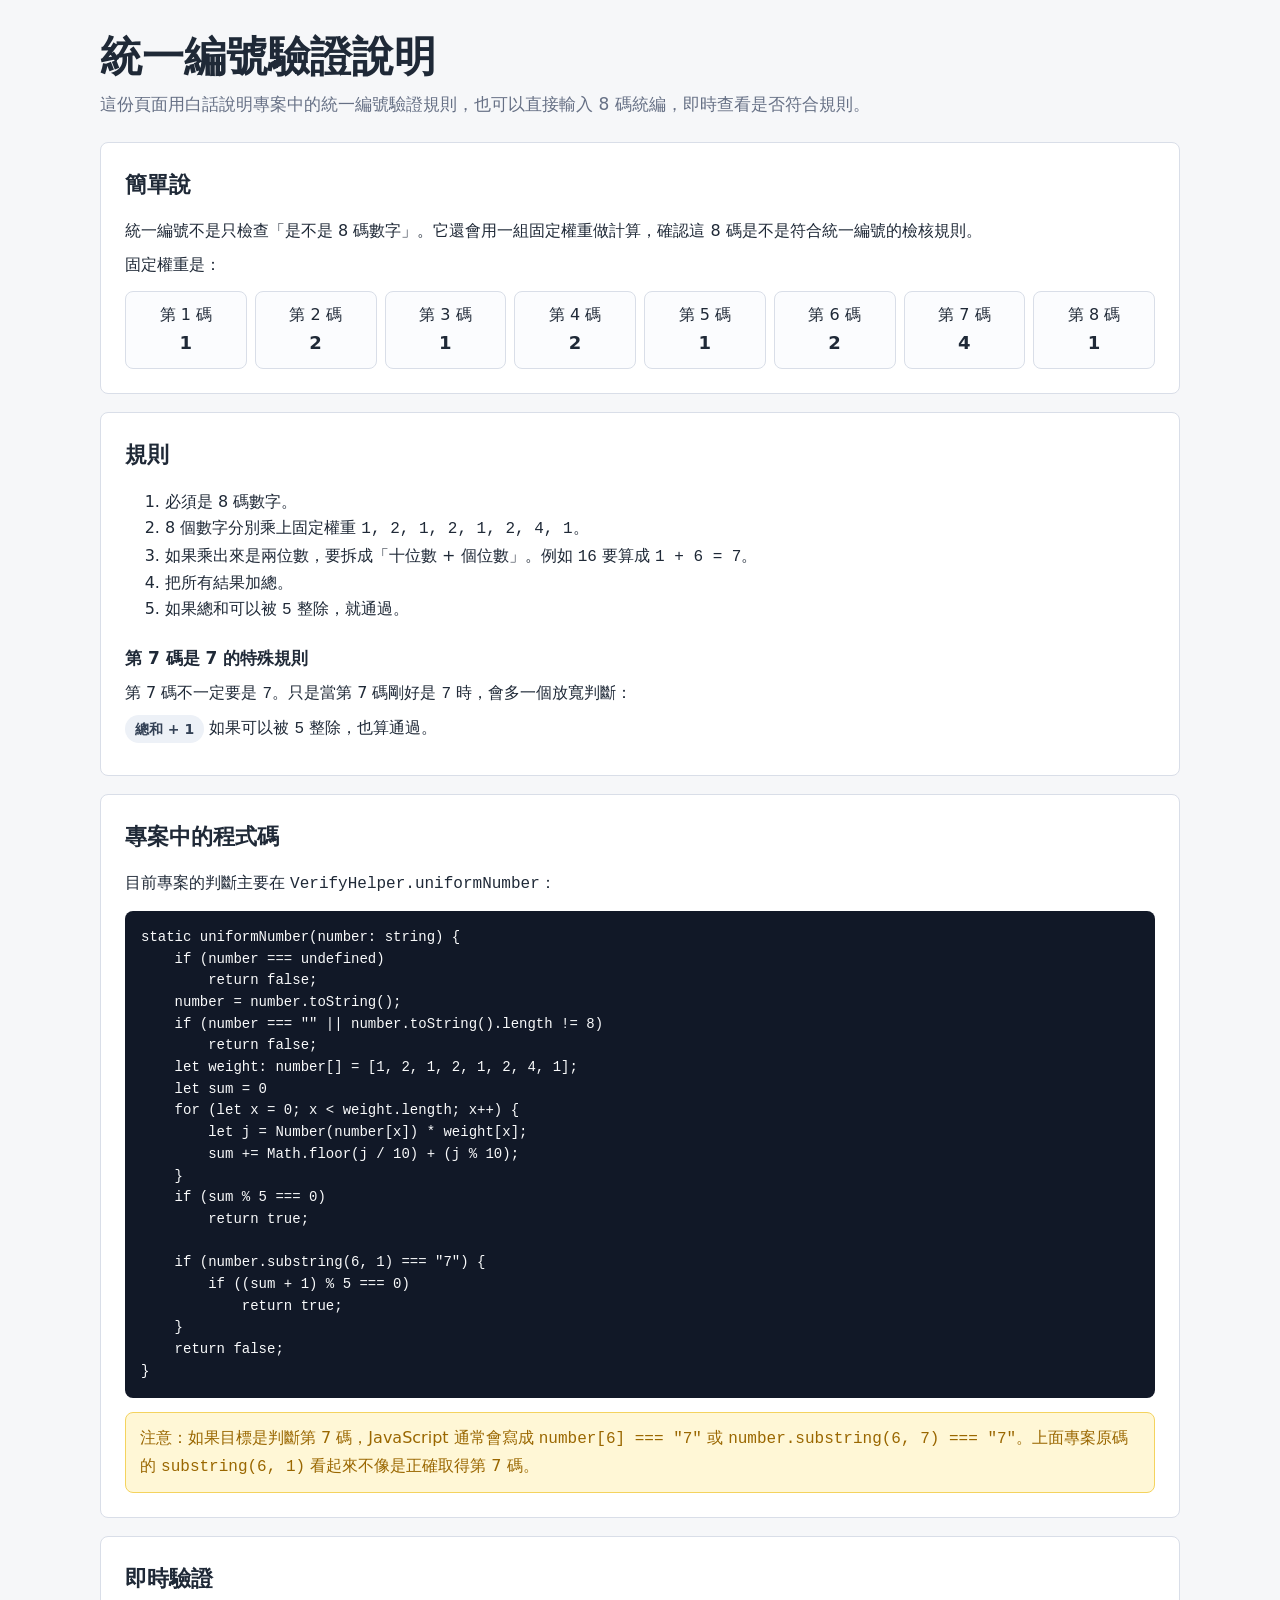
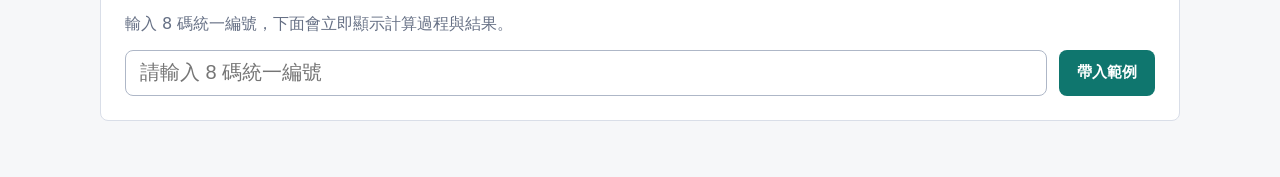
==== commit d42c01c1: "0" ====
--- a/index.html
+++ b/index.html
@@ -1,227 +1,165 @@
-<!DOCTYPE html>
+<!doctype html>
 <html lang="zh-Hant">
 <head>
-  <meta charset="UTF-8" />
-  <meta name="viewport" content="width=device-width, initial-scale=1.0" />
-  <title>ASP.NET Core MVC 轉 Angular 培訓規劃</title>
+  <meta charset="utf-8" />
+  <meta name="viewport" content="width=device-width, initial-scale=1" />
+  <title>統一編號驗證說明</title>
   <style>
-    body {
-      margin: 0;
-      font-family: "Microsoft JhengHei", Arial, sans-serif;
-      background: #f4f6f8;
-      color: #1f2937;
-    }
-
-    .container {
-      max-width: 1100px;
-      margin: 48px auto;
-      padding: 0 24px;
-    }
-
-    .header {
-      margin-bottom: 28px;
-    }
-
-    .header h1 {
-      margin: 0 0 10px;
-      font-size: 30px;
-      color: #111827;
-    }
-
-    .header p {
-      margin: 0;
-      font-size: 15px;
-      color: #6b7280;
-      line-height: 1.7;
-    }
-
-    .card {
-      background: #ffffff;
-      border: 1px solid #e5e7eb;
-      border-radius: 12px;
-      box-shadow: 0 12px 30px rgba(15, 23, 42, 0.08);
-      overflow: hidden;
-    }
-
-    table {
-      width: 100%;
-      border-collapse: collapse;
-    }
-
-    thead {
-      background: #1f2937;
-      color: #ffffff;
-    }
-
-    th,
-    td {
-      padding: 18px 20px;
-      text-align: left;
-      vertical-align: top;
-      font-size: 14px;
-      line-height: 1.7;
-    }
-
-    th {
-      font-weight: 600;
-      white-space: nowrap;
-    }
-
-    tbody tr {
-      border-bottom: 1px solid #e5e7eb;
-    }
-
-    tbody tr:last-child {
-      border-bottom: none;
-    }
-
-    tbody tr:hover {
-      background: #f9fafb;
-    }
-
-    .phase {
-      font-weight: 700;
-      color: #111827;
-      white-space: nowrap;
-    }
-
-    .days {
-      display: inline-block;
-      padding: 4px 10px;
-      border-radius: 999px;
-      background: #e0f2fe;
-      color: #0369a1;
-      font-weight: 600;
-      white-space: nowrap;
-    }
-
-    .output {
-      color: #047857;
-      font-weight: 600;
-    }
-
-    .note {
-      margin-top: 18px;
-      padding: 16px 18px;
-      border-left: 4px solid #2563eb;
-      background: #eff6ff;
-      color: #1e3a8a;
-      font-size: 14px;
-      line-height: 1.7;
-      border-radius: 8px;
-    }
-
-    @media (max-width: 768px) {
-      .container {
-        margin: 28px auto;
-      }
-
-      table,
-      thead,
-      tbody,
-      th,
-      td,
-      tr {
-        display: block;
-      }
-
-      thead {
-        display: none;
-      }
-
-      tbody tr {
-        padding: 16px;
-      }
-
-      td {
-        padding: 8px 0;
-      }
-
-      td::before {
-        content: attr(data-label);
-        display: block;
-        margin-bottom: 4px;
-        font-size: 12px;
-        font-weight: 700;
-        color: #6b7280;
-      }
-    }
+    :root { --bg:#f6f7f9; --panel:#fff; --text:#1f2937; --muted:#667085; --line:#d9dee8; --accent:#0f766e; --accent-soft:#e7f7f4; --bad:#b42318; --bad-soft:#fff0ed; --warn:#9a6700; --warn-soft:#fff7d6; --code:#111827; }
+    * { box-sizing: border-box; }
+    body { margin:0; background:var(--bg); color:var(--text); font-family:"Microsoft JhengHei","PingFang TC",system-ui,-apple-system,BlinkMacSystemFont,"Segoe UI",sans-serif; line-height:1.65; }
+    main { width:min(1080px, calc(100% - 32px)); margin:32px auto 56px; }
+    h1 { margin:0 0 8px; font-size:clamp(28px,4vw,42px); line-height:1.2; letter-spacing:0; }
+    h2 { margin:0 0 14px; font-size:22px; letter-spacing:0; }
+    h3 { margin:20px 0 8px; font-size:17px; letter-spacing:0; }
+    p { margin:8px 0; }
+    .lead { margin:0 0 24px; color:var(--muted); font-size:17px; }
+    .section { background:var(--panel); border:1px solid var(--line); border-radius:8px; padding:24px; margin-top:18px; }
+    .note { padding:12px 14px; border-radius:8px; background:var(--warn-soft); color:var(--warn); border:1px solid #f4d35e; margin-top:12px; }
+    .ok-box,.bad-box { padding:14px 16px; border-radius:8px; margin-top:14px; font-weight:700; }
+    .ok-box { background:var(--accent-soft); color:var(--accent); border:1px solid #8fd9cd; }
+    .bad-box { background:var(--bad-soft); color:var(--bad); border:1px solid #ffb4a8; }
+    code,pre { font-family:Consolas,"Courier New",monospace; }
+    pre { overflow:auto; background:var(--code); color:#f9fafb; border-radius:8px; padding:16px; font-size:14px; line-height:1.55; tab-size:2; }
+    .formula { display:grid; grid-template-columns:repeat(8,minmax(48px,1fr)); gap:8px; margin-top:12px; }
+    .formula div { text-align:center; border:1px solid var(--line); border-radius:8px; padding:10px 6px; background:#fbfcfe; min-height:72px; }
+    .formula strong { display:block; font-size:18px; }
+    .input-row { display:flex; gap:12px; align-items:center; margin-top:12px; }
+    input { width:100%; height:46px; border:1px solid #aeb7c7; border-radius:8px; padding:0 14px; font-size:20px; letter-spacing:0; outline:none; }
+    input:focus { border-color:var(--accent); box-shadow:0 0 0 3px rgba(15,118,110,.14); }
+    button { height:46px; border:0; border-radius:8px; background:var(--accent); color:#fff; padding:0 18px; font-size:15px; font-weight:700; cursor:pointer; white-space:nowrap; }
+    table { width:100%; border-collapse:collapse; margin-top:14px; font-size:15px; }
+    th,td { border-bottom:1px solid var(--line); padding:10px 8px; text-align:left; vertical-align:top; }
+    th { color:var(--muted); font-weight:700; background:#fbfcfe; }
+    .muted { color:var(--muted); }
+    .pill { display:inline-flex; align-items:center; min-height:28px; border-radius:999px; padding:2px 10px; background:#edf1f7; color:#334155; font-weight:700; font-size:14px; }
+    @media (max-width:760px) { main { width:min(100% - 20px,1080px); margin-top:20px; } .section { padding:18px; } .formula { grid-template-columns:repeat(4,minmax(0,1fr)); } .input-row { flex-direction:column; align-items:stretch; } }
   </style>
 </head>
 <body>
-  <main class="container">
-    <section class="header">
-      <h1>ASP.NET Core MVC 轉 Angular 培訓規劃</h1>
-      <p>
-        本規劃目標是讓同事先透過線上資源建立 Angular 基礎，再透過現有專案理解 MVC 與 Angular 的差異，
-        最後以小型 PoC 實作作為後續工時評估依據。
-      </p>
+  <main>
+    <h1>統一編號驗證說明</h1>
+    <p class="lead">這份頁面用白話說明專案中的統一編號驗證規則，也可以直接輸入 8 碼統編，即時查看是否符合規則。</p>
+
+    <section class="section">
+      <h2>簡單說</h2>
+      <p>統一編號不是只檢查「是不是 8 碼數字」。它還會用一組固定權重做計算，確認這 8 碼是不是符合統一編號的檢核規則。</p>
+      <p>固定權重是：</p>
+      <div class="formula" aria-label="統一編號固定權重">
+        <div><span>第 1 碼</span><strong>1</strong></div><div><span>第 2 碼</span><strong>2</strong></div><div><span>第 3 碼</span><strong>1</strong></div><div><span>第 4 碼</span><strong>2</strong></div>
+        <div><span>第 5 碼</span><strong>1</strong></div><div><span>第 6 碼</span><strong>2</strong></div><div><span>第 7 碼</span><strong>4</strong></div><div><span>第 8 碼</span><strong>1</strong></div>
+      </div>
     </section>
 
-    <section class="card">
-      <table>
-        <thead>
-          <tr>
-            <th>階段</th>
-            <th>天數</th>
-            <th>方式</th>
-            <th>目標</th>
-            <th>學習重點</th>
-            <th>產出</th>
-          </tr>
-        </thead>
-        <tbody>
-          <tr>
-            <td data-label="階段" class="phase">1. Angular 自學</td>
-            <td data-label="天數"><span class="days">1-3 天</span></td>
-            <td data-label="方式">同事自行利用線上資源學習</td>
-            <td data-label="目標">先理解 Angular 基本觀念，不要求精通</td>
-            <td data-label="學習重點">
-              Component、Template、Binding、Routing、Service、HttpClient、Form、Observable 基礎
-            </td>
-            <td data-label="產出" class="output">能看懂 Angular 專案結構，並做出簡單頁面</td>
-          </tr>
-
-          <tr>
-            <td data-label="階段" class="phase">2. MVC vs Angular 對照說明</td>
-            <td data-label="天數"><span class="days">1 天</span></td>
-            <td data-label="方式">由你使用現有專案進行講解</td>
-            <td data-label="目標">讓同事理解舊專案轉 Angular 時的主要差異</td>
-            <td data-label="學習重點">
-              .cshtml 對應 Component、ViewBag / Model 對應 State、jQuery AJAX 對應 HttpClient、PartialView 對應 Component / Modal、Controller 對應 API
-            </td>
-            <td data-label="產出" class="output">一份轉換對照筆記</td>
-          </tr>
-
-          <tr>
-            <td data-label="階段" class="phase">3. 實作 PoC</td>
-            <td data-label="天數"><span class="days">1-2 天</span></td>
-            <td data-label="方式">你帶同事用現有專案改一個小功能</td>
-            <td data-label="目標">實際體驗一頁 MVC 如何轉成 Angular</td>
-            <td data-label="學習重點">
-              Component 拆分、API 串接、表單送出、錯誤處理、登入與權限初步處理
-            </td>
-            <td data-label="產出" class="output">一個可執行的 Angular 範例頁</td>
-          </tr>
-
-          <tr>
-            <td data-label="階段" class="phase">4. 工時評估</td>
-            <td data-label="天數"><span class="days">0.5-1 天</span></td>
-            <td data-label="方式">同事自行評估，你協助校正</td>
-            <td data-label="目標">根據 PoC 推估全案轉換時間</td>
-            <td data-label="學習重點">
-              頁面數量、功能複雜度、API 缺口、共用元件、測試與部署方式
-            </td>
-            <td data-label="產出" class="output">初版轉換工時表</td>
-          </tr>
-        </tbody>
-      </table>
+    <section class="section">
+      <h2>規則</h2>
+      <ol>
+        <li>必須是 8 碼數字。</li>
+        <li>8 個數字分別乘上固定權重 <code>1, 2, 1, 2, 1, 2, 4, 1</code>。</li>
+        <li>如果乘出來是兩位數，要拆成「十位數 + 個位數」。例如 <code>16</code> 要算成 <code>1 + 6 = 7</code>。</li>
+        <li>把所有結果加總。</li>
+        <li>如果總和可以被 <code>5</code> 整除，就通過。</li>
+      </ol>
+      <h3>第 7 碼是 7 的特殊規則</h3>
+      <p>第 7 碼不一定要是 <code>7</code>。只是當第 7 碼剛好是 <code>7</code> 時，會多一個放寬判斷：</p>
+      <p><span class="pill">總和 + 1</span> 如果可以被 <code>5</code> 整除，也算通過。</p>
     </section>
 
-    <div class="note">
-      建議重點：這不是單純語法轉換，而是前後端架構轉換。後端 Service、DAO、Model 多數可保留，
-      但 Razor View 與 jQuery 前端互動通常需要重新設計為 Angular Component 與 Service。
-    </div>
+    <section class="section">
+      <h2>專案中的程式碼</h2>
+      <p>目前專案的判斷主要在 <code>VerifyHelper.uniformNumber</code>：</p>
+      <pre><code>static uniformNumber(number: string) {
+    if (number === undefined)
+        return false;
+    number = number.toString();
+    if (number === "" || number.toString().length != 8)
+        return false;
+    let weight: number[] = [1, 2, 1, 2, 1, 2, 4, 1];
+    let sum = 0
+    for (let x = 0; x &lt; weight.length; x++) {
+        let j = Number(number[x]) * weight[x];
+        sum += Math.floor(j / 10) + (j % 10);
+    }
+    if (sum % 5 === 0)
+        return true;
+
+    if (number.substring(6, 1) === "7") {
+        if ((sum + 1) % 5 === 0)
+            return true;
+    }
+    return false;
+}</code></pre>
+      <div class="note">注意：如果目標是判斷第 7 碼，JavaScript 通常會寫成 <code>number[6] === "7"</code> 或 <code>number.substring(6, 7) === "7"</code>。上面專案原碼的 <code>substring(6, 1)</code> 看起來不像是正確取得第 7 碼。</div>
+    </section>
+
+    <section class="section">
+      <h2>即時驗證</h2>
+      <p class="muted">輸入 8 碼統一編號，下面會立即顯示計算過程與結果。</p>
+      <div class="input-row">
+        <input id="numberInput" type="text" inputmode="numeric" maxlength="8" placeholder="請輸入 8 碼統一編號" autocomplete="off" />
+        <button id="sampleButton" type="button">帶入範例</button>
+      </div>
+      <div id="result"></div>
+      <div id="detail"></div>
+    </section>
   </main>
+
+  <script>
+    const input = document.getElementById("numberInput");
+    const result = document.getElementById("result");
+    const detail = document.getElementById("detail");
+    const sampleButton = document.getElementById("sampleButton");
+    const weights = [1, 2, 1, 2, 1, 2, 4, 1];
+
+    function splitDigitSum(value) { return Math.floor(value / 10) + (value % 10); }
+
+    function validateUniformNumber(rawValue) {
+      const number = String(rawValue || "").trim();
+      const formatValid = /^[0-9]{8}$/.test(number);
+      if (!formatValid) return { number, formatValid, valid:false, rows:[], sum:0, seventhIsSeven:false, normalPass:false, specialPass:false };
+
+      let sum = 0;
+      const rows = number.split("").map((digitText, index) => {
+        const digit = Number(digitText);
+        const weight = weights[index];
+        const multiplied = digit * weight;
+        const digitSum = splitDigitSum(multiplied);
+        sum += digitSum;
+        return { position:index + 1, digit, weight, multiplied, digitSum };
+      });
+
+      const normalPass = sum % 5 === 0;
+      const seventhIsSeven = number[6] === "7";
+      const specialPass = seventhIsSeven && (sum + 1) % 5 === 0;
+      return { number, formatValid, valid:normalPass || specialPass, rows, sum, seventhIsSeven, normalPass, specialPass };
+    }
+
+    function render() {
+      input.value = input.value.replace(/\D/g, "").slice(0, 8);
+      const checked = validateUniformNumber(input.value);
+      if (!checked.number) { result.innerHTML = ""; detail.innerHTML = ""; return; }
+      if (!checked.formatValid) { result.innerHTML = '<div class="bad-box">尚未通過：請輸入完整 8 碼數字。</div>'; detail.innerHTML = ""; return; }
+
+      result.innerHTML = checked.valid
+        ? '<div class="ok-box">驗證通過：這組統一編號符合規則。</div>'
+        : '<div class="bad-box">驗證不通過：這組統一編號不符合規則。</div>';
+
+      const rowsHtml = checked.rows.map(row => {
+        const splitText = row.multiplied >= 10 ? `${Math.floor(row.multiplied / 10)} + ${row.multiplied % 10} = ${row.digitSum}` : `${row.digitSum}`;
+        return `<tr><td>第 ${row.position} 碼</td><td>${row.digit}</td><td>${row.weight}</td><td>${row.digit} × ${row.weight} = ${row.multiplied}</td><td>${splitText}</td></tr>`;
+      }).join("");
+
+      detail.innerHTML = `
+        <table><thead><tr><th>位置</th><th>數字</th><th>權重</th><th>相乘</th><th>拆位後結果</th></tr></thead><tbody>${rowsHtml}</tbody></table>
+        <h3>計算結果</h3>
+        <p>總和：<strong>${checked.sum}</strong></p>
+        <p>一般判斷：${checked.sum} % 5 ${checked.normalPass ? "= 0，通過" : "不是 0，不通過"}</p>
+        <p>第 7 碼是否為 7：<strong>${checked.seventhIsSeven ? "是" : "否"}</strong></p>
+        <p>特殊判斷：${checked.seventhIsSeven ? `(${checked.sum} + 1) % 5 ${checked.specialPass ? "= 0，通過" : "不是 0，不通過"}` : "第 7 碼不是 7，所以不套用特殊判斷"}</p>`;
+    }
+
+    input.addEventListener("input", render);
+    sampleButton.addEventListener("click", () => { input.value = "24536806"; render(); input.focus(); });
+  </script>
 </body>
-</html>+</html>
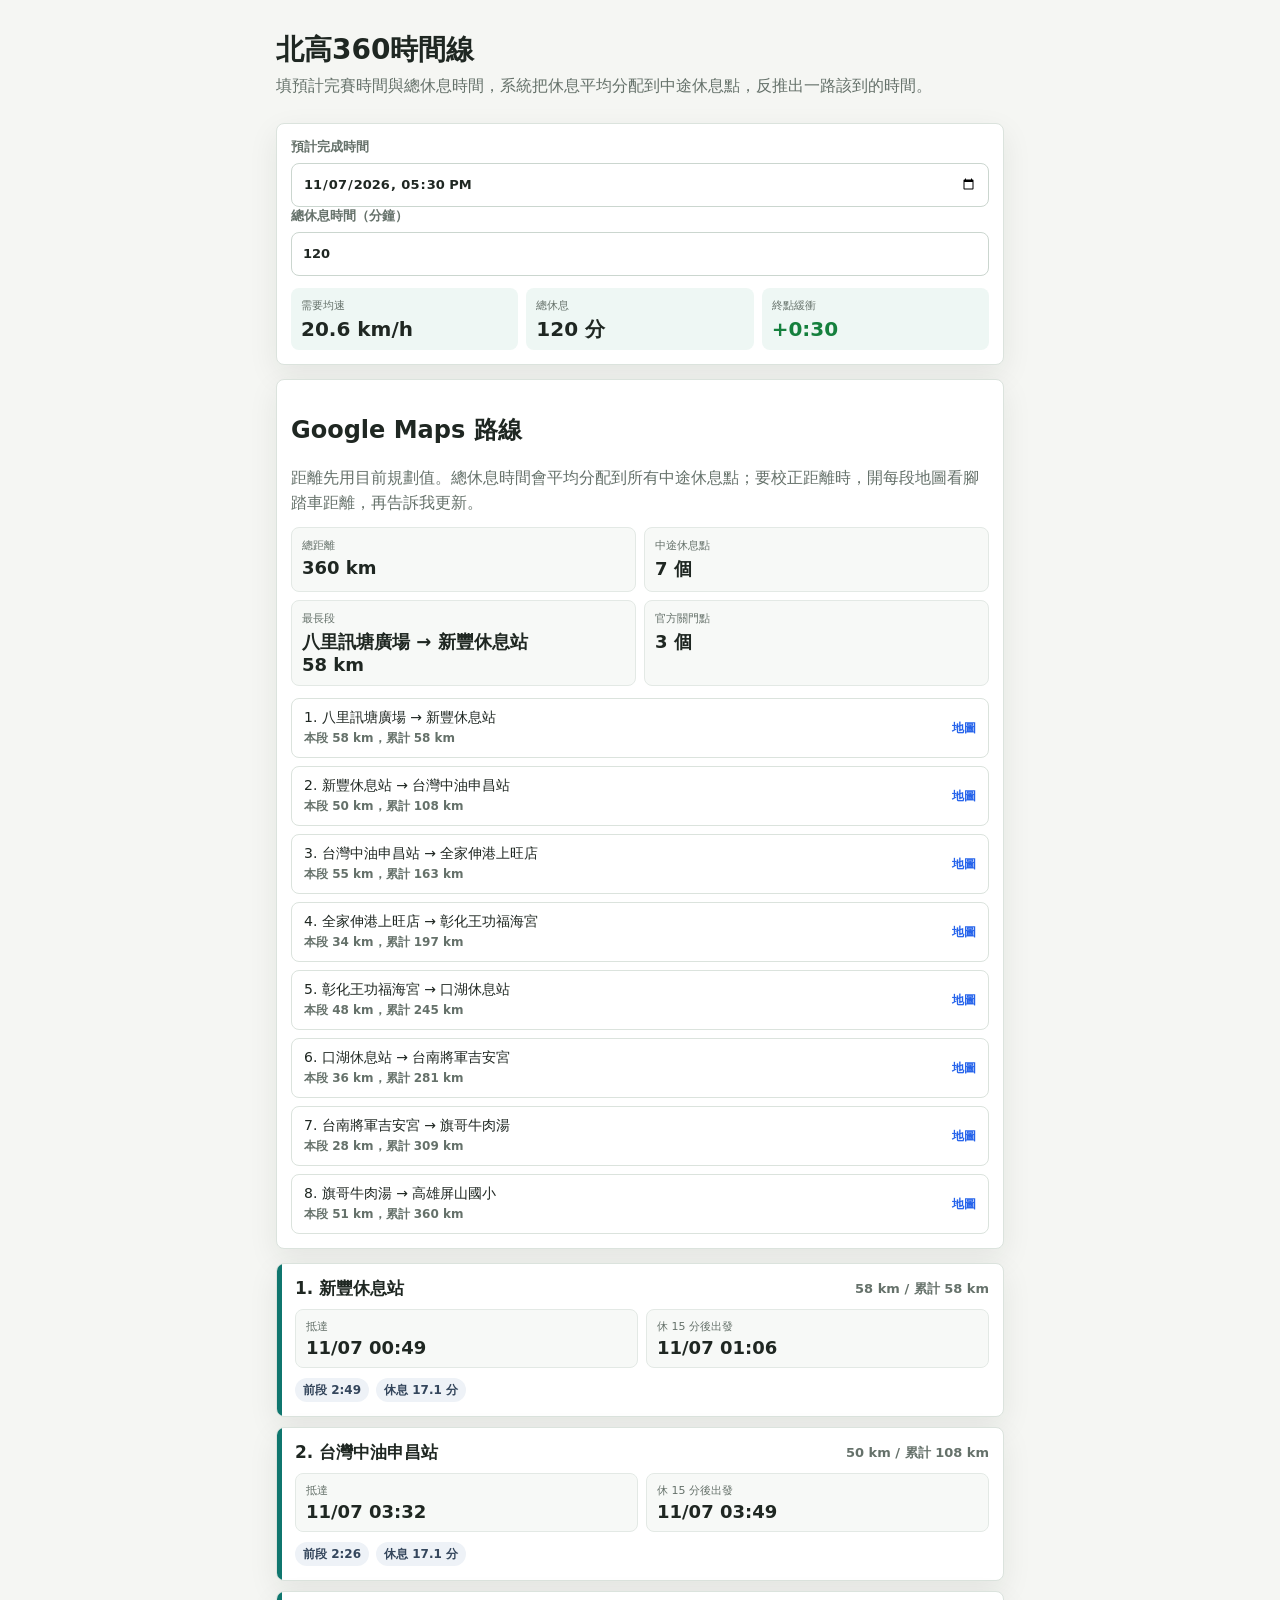
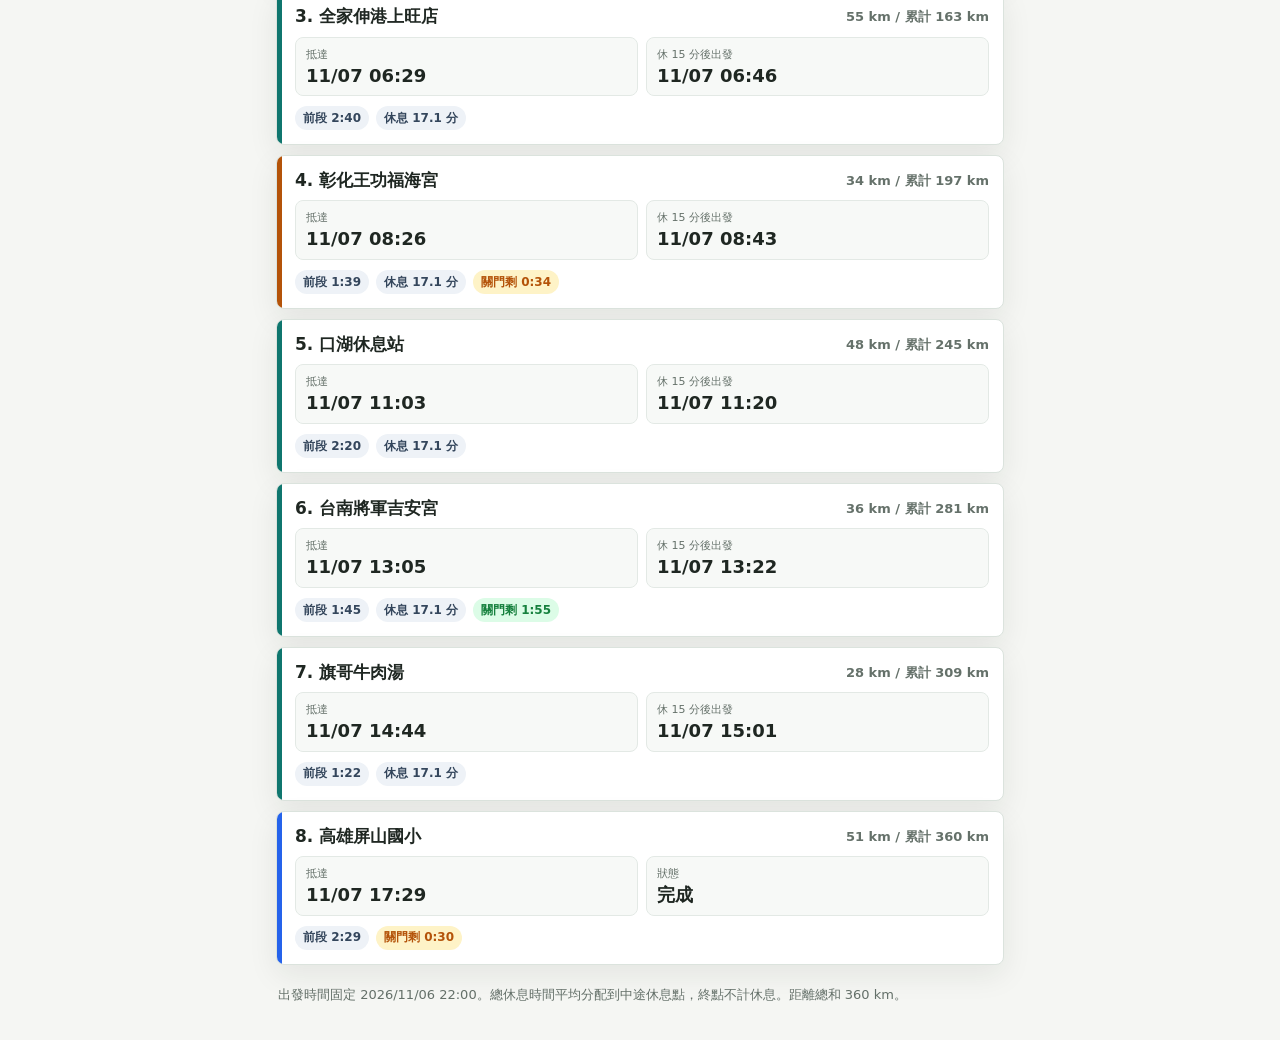
==== commit 2eff6a22: "1" ====
--- a/index.html
+++ b/index.html
@@ -1,165 +1,448 @@
 <!doctype html>
 <html lang="zh-Hant">
 <head>
-  <meta charset="utf-8" />
-  <meta name="viewport" content="width=device-width, initial-scale=1" />
-  <title>統一編號驗證說明</title>
+  <meta charset="utf-8">
+  <meta name="viewport" content="width=device-width, initial-scale=1">
+  <title>北高360時間線</title>
   <style>
-    :root { --bg:#f6f7f9; --panel:#fff; --text:#1f2937; --muted:#667085; --line:#d9dee8; --accent:#0f766e; --accent-soft:#e7f7f4; --bad:#b42318; --bad-soft:#fff0ed; --warn:#9a6700; --warn-soft:#fff7d6; --code:#111827; }
+    :root {
+      --bg: #f5f6f3;
+      --card: #ffffff;
+      --ink: #1f2722;
+      --muted: #65716a;
+      --line: #dbe3dd;
+      --accent: #0f766e;
+      --blue: #2563eb;
+      --ok: #15803d;
+      --warn: #b45309;
+      --danger: #b91c1c;
+      --soft: #eef7f4;
+      font-family: "Segoe UI", "Noto Sans TC", system-ui, sans-serif;
+    }
+
     * { box-sizing: border-box; }
-    body { margin:0; background:var(--bg); color:var(--text); font-family:"Microsoft JhengHei","PingFang TC",system-ui,-apple-system,BlinkMacSystemFont,"Segoe UI",sans-serif; line-height:1.65; }
-    main { width:min(1080px, calc(100% - 32px)); margin:32px auto 56px; }
-    h1 { margin:0 0 8px; font-size:clamp(28px,4vw,42px); line-height:1.2; letter-spacing:0; }
-    h2 { margin:0 0 14px; font-size:22px; letter-spacing:0; }
-    h3 { margin:20px 0 8px; font-size:17px; letter-spacing:0; }
-    p { margin:8px 0; }
-    .lead { margin:0 0 24px; color:var(--muted); font-size:17px; }
-    .section { background:var(--panel); border:1px solid var(--line); border-radius:8px; padding:24px; margin-top:18px; }
-    .note { padding:12px 14px; border-radius:8px; background:var(--warn-soft); color:var(--warn); border:1px solid #f4d35e; margin-top:12px; }
-    .ok-box,.bad-box { padding:14px 16px; border-radius:8px; margin-top:14px; font-weight:700; }
-    .ok-box { background:var(--accent-soft); color:var(--accent); border:1px solid #8fd9cd; }
-    .bad-box { background:var(--bad-soft); color:var(--bad); border:1px solid #ffb4a8; }
-    code,pre { font-family:Consolas,"Courier New",monospace; }
-    pre { overflow:auto; background:var(--code); color:#f9fafb; border-radius:8px; padding:16px; font-size:14px; line-height:1.55; tab-size:2; }
-    .formula { display:grid; grid-template-columns:repeat(8,minmax(48px,1fr)); gap:8px; margin-top:12px; }
-    .formula div { text-align:center; border:1px solid var(--line); border-radius:8px; padding:10px 6px; background:#fbfcfe; min-height:72px; }
-    .formula strong { display:block; font-size:18px; }
-    .input-row { display:flex; gap:12px; align-items:center; margin-top:12px; }
-    input { width:100%; height:46px; border:1px solid #aeb7c7; border-radius:8px; padding:0 14px; font-size:20px; letter-spacing:0; outline:none; }
-    input:focus { border-color:var(--accent); box-shadow:0 0 0 3px rgba(15,118,110,.14); }
-    button { height:46px; border:0; border-radius:8px; background:var(--accent); color:#fff; padding:0 18px; font-size:15px; font-weight:700; cursor:pointer; white-space:nowrap; }
-    table { width:100%; border-collapse:collapse; margin-top:14px; font-size:15px; }
-    th,td { border-bottom:1px solid var(--line); padding:10px 8px; text-align:left; vertical-align:top; }
-    th { color:var(--muted); font-weight:700; background:#fbfcfe; }
-    .muted { color:var(--muted); }
-    .pill { display:inline-flex; align-items:center; min-height:28px; border-radius:999px; padding:2px 10px; background:#edf1f7; color:#334155; font-weight:700; font-size:14px; }
-    @media (max-width:760px) { main { width:min(100% - 20px,1080px); margin-top:20px; } .section { padding:18px; } .formula { grid-template-columns:repeat(4,minmax(0,1fr)); } .input-row { flex-direction:column; align-items:stretch; } }
+
+    body {
+      margin: 0;
+      background: var(--bg);
+      color: var(--ink);
+    }
+
+    .app {
+      width: min(760px, 100%);
+      margin: 0 auto;
+      padding: 16px;
+    }
+
+    header {
+      padding: 18px 0 12px;
+    }
+
+    h1 {
+      margin: 0 0 8px;
+      font-size: 28px;
+      line-height: 1.15;
+      letter-spacing: 0;
+    }
+
+    p {
+      margin: 0;
+      color: var(--muted);
+      line-height: 1.55;
+    }
+
+    .panel, .stop {
+      background: var(--card);
+      border: 1px solid var(--line);
+      border-radius: 8px;
+      box-shadow: 0 10px 30px rgba(23, 33, 29, 0.08);
+    }
+
+    .panel {
+      padding: 14px;
+      margin: 12px 0 14px;
+    }
+
+    label {
+      display: grid;
+      gap: 7px;
+      color: var(--muted);
+      font-size: 13px;
+      font-weight: 700;
+    }
+
+    input {
+      width: 100%;
+      min-height: 44px;
+      border: 1px solid #cbd6cf;
+      border-radius: 8px;
+      padding: 9px 11px;
+      font: inherit;
+      color: var(--ink);
+      background: white;
+    }
+
+    .summary {
+      display: grid;
+      grid-template-columns: repeat(3, 1fr);
+      gap: 8px;
+      margin-top: 12px;
+    }
+
+    .metric {
+      min-width: 0;
+      padding: 10px;
+      background: var(--soft);
+      border-radius: 8px;
+    }
+
+    .metric small {
+      display: block;
+      color: var(--muted);
+      font-size: 11px;
+      margin-bottom: 5px;
+    }
+
+    .metric strong {
+      display: block;
+      font-size: 20px;
+      line-height: 1.1;
+      white-space: nowrap;
+    }
+
+    .timeline {
+      position: relative;
+      display: grid;
+      gap: 10px;
+      padding-bottom: 18px;
+    }
+
+    .stop {
+      position: relative;
+      overflow: hidden;
+    }
+
+    .stop::before {
+      content: "";
+      position: absolute;
+      left: 0;
+      top: 0;
+      bottom: 0;
+      width: 5px;
+      background: var(--accent);
+    }
+
+    .stop.warn::before { background: var(--warn); }
+    .stop.danger::before { background: var(--danger); }
+    .stop.finish::before { background: var(--blue); }
+
+    .stop-inner {
+      padding: 14px 14px 14px 18px;
+    }
+
+    .topline {
+      display: flex;
+      justify-content: space-between;
+      gap: 12px;
+      align-items: flex-start;
+      margin-bottom: 9px;
+    }
+
+    .name {
+      font-weight: 800;
+      font-size: 17px;
+      line-height: 1.25;
+    }
+
+    .km {
+      flex: 0 0 auto;
+      color: var(--muted);
+      font-weight: 700;
+      font-size: 13px;
+      padding-top: 2px;
+    }
+
+    .times {
+      display: grid;
+      grid-template-columns: repeat(2, 1fr);
+      gap: 8px;
+    }
+
+    .timebox {
+      padding: 9px 10px;
+      border-radius: 8px;
+      background: #f7f9f7;
+      border: 1px solid #e3e9e5;
+      min-width: 0;
+    }
+
+    .timebox small {
+      display: block;
+      color: var(--muted);
+      font-size: 11px;
+      margin-bottom: 4px;
+    }
+
+    .timebox strong {
+      display: block;
+      font-size: 18px;
+      line-height: 1.15;
+      white-space: nowrap;
+    }
+
+    .meta {
+      display: flex;
+      flex-wrap: wrap;
+      gap: 7px;
+      margin-top: 10px;
+    }
+
+    .badge {
+      display: inline-flex;
+      align-items: center;
+      min-height: 24px;
+      padding: 3px 8px;
+      border-radius: 999px;
+      font-size: 12px;
+      font-weight: 750;
+      background: #eef2f7;
+      color: #34465c;
+      white-space: nowrap;
+    }
+
+    .badge.ok { background: #dcfce7; color: var(--ok); }
+    .badge.warn { background: #fef3c7; color: var(--warn); }
+    .badge.danger { background: #fee2e2; color: var(--danger); }
+
+    .route-summary{display:grid;grid-template-columns:repeat(2,1fr);gap:8px;margin-top:12px}.summary-box{padding:10px;border-radius:8px;background:#f7f9f7;border:1px solid #e3e9e5}.summary-box small{display:block;color:var(--muted);font-size:11px;margin-bottom:4px}.summary-box strong{display:block;font-size:18px}.links { display: grid; gap: 8px; margin-top: 12px; }
+
+    a.button {
+      display: flex;
+      justify-content: space-between;
+      gap: 10px;
+      align-items: center;
+      min-height: 42px;
+      padding: 10px 12px;
+      border-radius: 8px;
+      border: 1px solid var(--line);
+      color: var(--ink);
+      text-decoration: none;
+      background: white;
+      font-size: 14px;
+    }
+
+    a.button small{display:block;color:var(--muted);font-size:12px;font-weight:600;margin-top:3px}a.button span:last-child {
+      color: var(--blue);
+      font-size: 12px;
+      font-weight: 800;
+      white-space: nowrap;
+    }
+
+    .footnote {
+      color: var(--muted);
+      font-size: 13px;
+      line-height: 1.6;
+      padding: 2px 2px 18px;
+    }
+
+    @media (max-width: 520px) {
+      .app { padding: 12px; }
+      h1 { font-size: 25px; }
+      .summary { grid-template-columns: 1fr; }
+      .times { grid-template-columns: 1fr 1fr; }
+      .metric strong { font-size: 19px; }
+      .timebox strong { font-size: 17px; }
+    }
   </style>
 </head>
 <body>
-  <main>
-    <h1>統一編號驗證說明</h1>
-    <p class="lead">這份頁面用白話說明專案中的統一編號驗證規則，也可以直接輸入 8 碼統編，即時查看是否符合規則。</p>
-
-    <section class="section">
-      <h2>簡單說</h2>
-      <p>統一編號不是只檢查「是不是 8 碼數字」。它還會用一組固定權重做計算，確認這 8 碼是不是符合統一編號的檢核規則。</p>
-      <p>固定權重是：</p>
-      <div class="formula" aria-label="統一編號固定權重">
-        <div><span>第 1 碼</span><strong>1</strong></div><div><span>第 2 碼</span><strong>2</strong></div><div><span>第 3 碼</span><strong>1</strong></div><div><span>第 4 碼</span><strong>2</strong></div>
-        <div><span>第 5 碼</span><strong>1</strong></div><div><span>第 6 碼</span><strong>2</strong></div><div><span>第 7 碼</span><strong>4</strong></div><div><span>第 8 碼</span><strong>1</strong></div>
+  <main class="app">
+    <header>
+      <h1>北高360時間線</h1>
+      <p>填預計完賽時間與總休息時間，系統把休息平均分配到中途休息點，反推出一路該到的時間。</p>
+    </header>
+
+    <section class="panel">
+      <label>預計完成時間<input id="finishInput" type="datetime-local" value="2026-11-07T17:30"></label><label>總休息時間（分鐘）<input id="totalRestInput" type="number" min="0" step="1" value="120"></label>
+      <div class="summary">
+        <div class="metric"><small>需要均速</small><strong id="avgSpeed">--</strong></div>
+        <div class="metric"><small>總休息</small><strong id="totalRest">--</strong></div>
+        <div class="metric"><small>終點緩衝</small><strong id="finishBuffer">--</strong></div>
       </div>
     </section>
 
-    <section class="section">
-      <h2>規則</h2>
-      <ol>
-        <li>必須是 8 碼數字。</li>
-        <li>8 個數字分別乘上固定權重 <code>1, 2, 1, 2, 1, 2, 4, 1</code>。</li>
-        <li>如果乘出來是兩位數，要拆成「十位數 + 個位數」。例如 <code>16</code> 要算成 <code>1 + 6 = 7</code>。</li>
-        <li>把所有結果加總。</li>
-        <li>如果總和可以被 <code>5</code> 整除，就通過。</li>
-      </ol>
-      <h3>第 7 碼是 7 的特殊規則</h3>
-      <p>第 7 碼不一定要是 <code>7</code>。只是當第 7 碼剛好是 <code>7</code> 時，會多一個放寬判斷：</p>
-      <p><span class="pill">總和 + 1</span> 如果可以被 <code>5</code> 整除，也算通過。</p>
+    <section class="panel">
+      <h2>Google Maps 路線</h2>
+      <p>距離先用目前規劃值。總休息時間會平均分配到所有中途休息點；要校正距離時，開每段地圖看腳踏車距離，再告訴我更新。</p>
+      <div class="route-summary" id="routeSummary"></div><div class="links" id="links"></div>
     </section>
 
-    <section class="section">
-      <h2>專案中的程式碼</h2>
-      <p>目前專案的判斷主要在 <code>VerifyHelper.uniformNumber</code>：</p>
-      <pre><code>static uniformNumber(number: string) {
-    if (number === undefined)
-        return false;
-    number = number.toString();
-    if (number === "" || number.toString().length != 8)
-        return false;
-    let weight: number[] = [1, 2, 1, 2, 1, 2, 4, 1];
-    let sum = 0
-    for (let x = 0; x &lt; weight.length; x++) {
-        let j = Number(number[x]) * weight[x];
-        sum += Math.floor(j / 10) + (j % 10);
-    }
-    if (sum % 5 === 0)
-        return true;
-
-    if (number.substring(6, 1) === "7") {
-        if ((sum + 1) % 5 === 0)
-            return true;
-    }
-    return false;
-}</code></pre>
-      <div class="note">注意：如果目標是判斷第 7 碼，JavaScript 通常會寫成 <code>number[6] === "7"</code> 或 <code>number.substring(6, 7) === "7"</code>。上面專案原碼的 <code>substring(6, 1)</code> 看起來不像是正確取得第 7 碼。</div>
-    </section>
-
-    <section class="section">
-      <h2>即時驗證</h2>
-      <p class="muted">輸入 8 碼統一編號，下面會立即顯示計算過程與結果。</p>
-      <div class="input-row">
-        <input id="numberInput" type="text" inputmode="numeric" maxlength="8" placeholder="請輸入 8 碼統一編號" autocomplete="off" />
-        <button id="sampleButton" type="button">帶入範例</button>
-      </div>
-      <div id="result"></div>
-      <div id="detail"></div>
-    </section>
+    <section class="timeline" id="timeline"></section>
+
+    <p class="footnote">出發時間固定 2026/11/06 22:00。總休息時間平均分配到中途休息點，終點不計休息。距離總和 360 km。</p>
   </main>
 
   <script>
-    const input = document.getElementById("numberInput");
-    const result = document.getElementById("result");
-    const detail = document.getElementById("detail");
-    const sampleButton = document.getElementById("sampleButton");
-    const weights = [1, 2, 1, 2, 1, 2, 4, 1];
-
-    function splitDigitSum(value) { return Math.floor(value / 10) + (value % 10); }
-
-    function validateUniformNumber(rawValue) {
-      const number = String(rawValue || "").trim();
-      const formatValid = /^[0-9]{8}$/.test(number);
-      if (!formatValid) return { number, formatValid, valid:false, rows:[], sum:0, seventhIsSeven:false, normalPass:false, specialPass:false };
-
-      let sum = 0;
-      const rows = number.split("").map((digitText, index) => {
-        const digit = Number(digitText);
-        const weight = weights[index];
-        const multiplied = digit * weight;
-        const digitSum = splitDigitSum(multiplied);
-        sum += digitSum;
-        return { position:index + 1, digit, weight, multiplied, digitSum };
+    const startTime = new Date("2026-11-06T22:00");
+    const finishCutoff = new Date("2026-11-07T18:00");
+    
+
+    const segments = [
+      { from: "八里訊塘廣場", to: "新豐休息站", km: 58 },
+      { from: "新豐休息站", to: "台灣中油申昌站", km: 50 },
+      { from: "台灣中油申昌站", to: "全家伸港上旺店", km: 55 },
+      { from: "全家伸港上旺店", to: "彰化王功福海宮", km: 34, cutoff: "2026-11-07T09:00" },
+      { from: "彰化王功福海宮", to: "口湖休息站", km: 48 },
+      { from: "口湖休息站", to: "台南將軍吉安宮", km: 36, cutoff: "2026-11-07T15:00" },
+      { from: "台南將軍吉安宮", to: "旗哥牛肉湯", km: 28 },
+      { from: "旗哥牛肉湯", to: "高雄屏山國小", km: 51, cutoff: "2026-11-07T18:00", finish: true }
+    ];
+
+    const finishInput = document.querySelector("#finishInput");
+    const totalRestInput = document.querySelector("#totalRestInput");
+    finishInput.addEventListener("input", render);
+    totalRestInput.addEventListener("input", render);
+    renderRouteOverview();
+    renderLinks();
+    render();
+
+    function render() {
+      const finishTime = new Date(finishInput.value);
+      const totalKm = segments.reduce((sum, item) => sum + item.km, 0);
+      const restStops = segments.filter((item) => !item.finish).length;
+      const totalRest = Math.max(0, Number(totalRestInput.value) || 0);
+      const restMinutes = restStops > 0 ? totalRest / restStops : 0;
+      const totalMinutes = (finishTime - startTime) / 60000;
+      const rideMinutes = totalMinutes - totalRest;
+      const avgSpeed = rideMinutes > 0 ? totalKm / (rideMinutes / 60) : 0;
+
+      document.querySelector("#avgSpeed").textContent = avgSpeed > 0 ? `${round(avgSpeed)} km/h` : "時間不足";
+      document.querySelector("#totalRest").textContent = `${totalRest} 分`;
+      document.querySelector("#finishBuffer").textContent = signedDuration((finishCutoff - finishTime) / 60000);
+      document.querySelector("#finishBuffer").style.color = finishTime <= finishCutoff ? "var(--ok)" : "var(--danger)";
+
+      const timeline = document.querySelector("#timeline");
+      timeline.innerHTML = "";
+
+      let current = new Date(startTime);
+      let cumulative = 0;
+
+      segments.forEach((segment, index) => {
+        const riding = avgSpeed > 0 ? (segment.km / avgSpeed) * 60 : 0;
+        current = addMinutes(current, riding);
+        cumulative += segment.km;
+
+        const arrival = new Date(current);
+        const depart = segment.finish ? null : addMinutes(arrival, restMinutes);
+        const cutoffBadge = makeCutoffBadge(segment, arrival);
+        const status = cutoffClass(segment, arrival);
+
+        const card = document.createElement("article");
+        card.className = `stop ${status} ${segment.finish ? "finish" : ""}`;
+        card.innerHTML = `
+          <div class="stop-inner">
+            <div class="topline">
+              <div class="name">${index + 1}. ${segment.to}</div>
+              <div class="km">${segment.km} km / 累計 ${cumulative} km</div>
+            </div>
+            <div class="times">
+              <div class="timebox"><small>抵達</small><strong>${formatDateTime(arrival)}</strong></div>
+              <div class="timebox"><small>${segment.finish ? "狀態" : "休 15 分後出發"}</small><strong>${segment.finish ? "完成" : formatDateTime(depart)}</strong></div>
+            </div>
+            <div class="meta">
+              <span class="badge">前段 ${formatDuration(riding)}</span>
+              ${segment.finish ? "" : `<span class="badge">休息 ${round(restMinutes)} 分</span>`}
+              ${cutoffBadge}
+            </div>
+          </div>
+        `;
+        timeline.appendChild(card);
+
+        if (depart) current = depart;
       });
-
-      const normalPass = sum % 5 === 0;
-      const seventhIsSeven = number[6] === "7";
-      const specialPass = seventhIsSeven && (sum + 1) % 5 === 0;
-      return { number, formatValid, valid:normalPass || specialPass, rows, sum, seventhIsSeven, normalPass, specialPass };
-    }
-
-    function render() {
-      input.value = input.value.replace(/\D/g, "").slice(0, 8);
-      const checked = validateUniformNumber(input.value);
-      if (!checked.number) { result.innerHTML = ""; detail.innerHTML = ""; return; }
-      if (!checked.formatValid) { result.innerHTML = '<div class="bad-box">尚未通過：請輸入完整 8 碼數字。</div>'; detail.innerHTML = ""; return; }
-
-      result.innerHTML = checked.valid
-        ? '<div class="ok-box">驗證通過：這組統一編號符合規則。</div>'
-        : '<div class="bad-box">驗證不通過：這組統一編號不符合規則。</div>';
-
-      const rowsHtml = checked.rows.map(row => {
-        const splitText = row.multiplied >= 10 ? `${Math.floor(row.multiplied / 10)} + ${row.multiplied % 10} = ${row.digitSum}` : `${row.digitSum}`;
-        return `<tr><td>第 ${row.position} 碼</td><td>${row.digit}</td><td>${row.weight}</td><td>${row.digit} × ${row.weight} = ${row.multiplied}</td><td>${splitText}</td></tr>`;
-      }).join("");
-
-      detail.innerHTML = `
-        <table><thead><tr><th>位置</th><th>數字</th><th>權重</th><th>相乘</th><th>拆位後結果</th></tr></thead><tbody>${rowsHtml}</tbody></table>
-        <h3>計算結果</h3>
-        <p>總和：<strong>${checked.sum}</strong></p>
-        <p>一般判斷：${checked.sum} % 5 ${checked.normalPass ? "= 0，通過" : "不是 0，不通過"}</p>
-        <p>第 7 碼是否為 7：<strong>${checked.seventhIsSeven ? "是" : "否"}</strong></p>
-        <p>特殊判斷：${checked.seventhIsSeven ? `(${checked.sum} + 1) % 5 ${checked.specialPass ? "= 0，通過" : "不是 0，不通過"}` : "第 7 碼不是 7，所以不套用特殊判斷"}</p>`;
-    }
-
-    input.addEventListener("input", render);
-    sampleButton.addEventListener("click", () => { input.value = "24536806"; render(); input.focus(); });
+    }
+
+    function renderRouteOverview() {
+      const totalKm = segments.reduce((sum, item) => sum + item.km, 0);
+      const restStops = segments.filter((item) => !item.finish).length;
+      const longest = segments.reduce((max, item) => item.km > max.km ? item : max, segments[0]);
+      const officialStops = segments.filter((item) => item.cutoff).length;
+      document.querySelector("#routeSummary").innerHTML = `
+        <div class="summary-box"><small>總距離</small><strong>${round(totalKm)} km</strong></div>
+        <div class="summary-box"><small>中途休息點</small><strong>${restStops} 個</strong></div>
+        <div class="summary-box"><small>最長段</small><strong>${longest.from} → ${longest.to}<br>${round(longest.km)} km</strong></div>
+        <div class="summary-box"><small>官方關門點</small><strong>${officialStops} 個</strong></div>
+      `;
+    }
+
+    function renderLinks() {
+      const links = document.querySelector("#links");
+      links.innerHTML = "";
+      segments.forEach((segment, index) => {
+        const a = document.createElement("a");
+        a.className = "button";
+        a.href = mapUrl(segment.from, segment.to);
+        a.target = "_blank";
+        a.rel = "noreferrer";
+        a.innerHTML = `<span>${index + 1}. ${segment.from} → ${segment.to}<br><small>本段 ${round(segment.km)} km，累計 ${round(segments.slice(0, index + 1).reduce((sum, item) => sum + item.km, 0))} km</small></span><span>地圖</span>`;
+        links.appendChild(a);
+      });
+    }
+
+    function makeCutoffBadge(segment, arrival) {
+      if (!segment.cutoff) return "";
+      const buffer = (new Date(segment.cutoff) - arrival) / 60000;
+      const klass = buffer >= 60 ? "ok" : buffer >= 0 ? "warn" : "danger";
+      const label = buffer >= 0 ? `關門剩 ${formatDuration(buffer)}` : `超過關門 ${formatDuration(Math.abs(buffer))}`;
+      return `<span class="badge ${klass}">${label}</span>`;
+    }
+
+    function cutoffClass(segment, arrival) {
+      if (!segment.cutoff) return "";
+      const buffer = (new Date(segment.cutoff) - arrival) / 60000;
+      if (buffer < 0) return "danger";
+      if (buffer < 60) return "warn";
+      return "";
+    }
+
+    function mapUrl(origin, destination) {
+      return `https://www.google.com/maps/dir/?api=1&origin=${encodeURIComponent(origin)}&destination=${encodeURIComponent(destination)}&travelmode=bicycling`;
+    }
+
+    function addMinutes(date, minutes) {
+      return new Date(date.getTime() + minutes * 60000);
+    }
+
+    function formatDateTime(date) {
+      return `${String(date.getMonth() + 1).padStart(2, "0")}/${String(date.getDate()).padStart(2, "0")} ${formatTime(date)}`;
+    }
+
+    function formatTime(date) {
+      return `${String(date.getHours()).padStart(2, "0")}:${String(date.getMinutes()).padStart(2, "0")}`;
+    }
+
+    function formatDuration(minutesValue) {
+      const minutes = Math.round(minutesValue);
+      const h = Math.floor(minutes / 60);
+      const m = Math.abs(minutes % 60);
+      return `${h}:${String(m).padStart(2, "0")}`;
+    }
+
+    function signedDuration(minutesValue) {
+      const sign = minutesValue >= 0 ? "+" : "-";
+      return `${sign}${formatDuration(Math.abs(minutesValue))}`;
+    }
+
+    function round(value) {
+      return Number(value).toFixed(1).replace(/\.0$/, "");
+    }
   </script>
 </body>
 </html>
+
+
+
+
+
+
+
